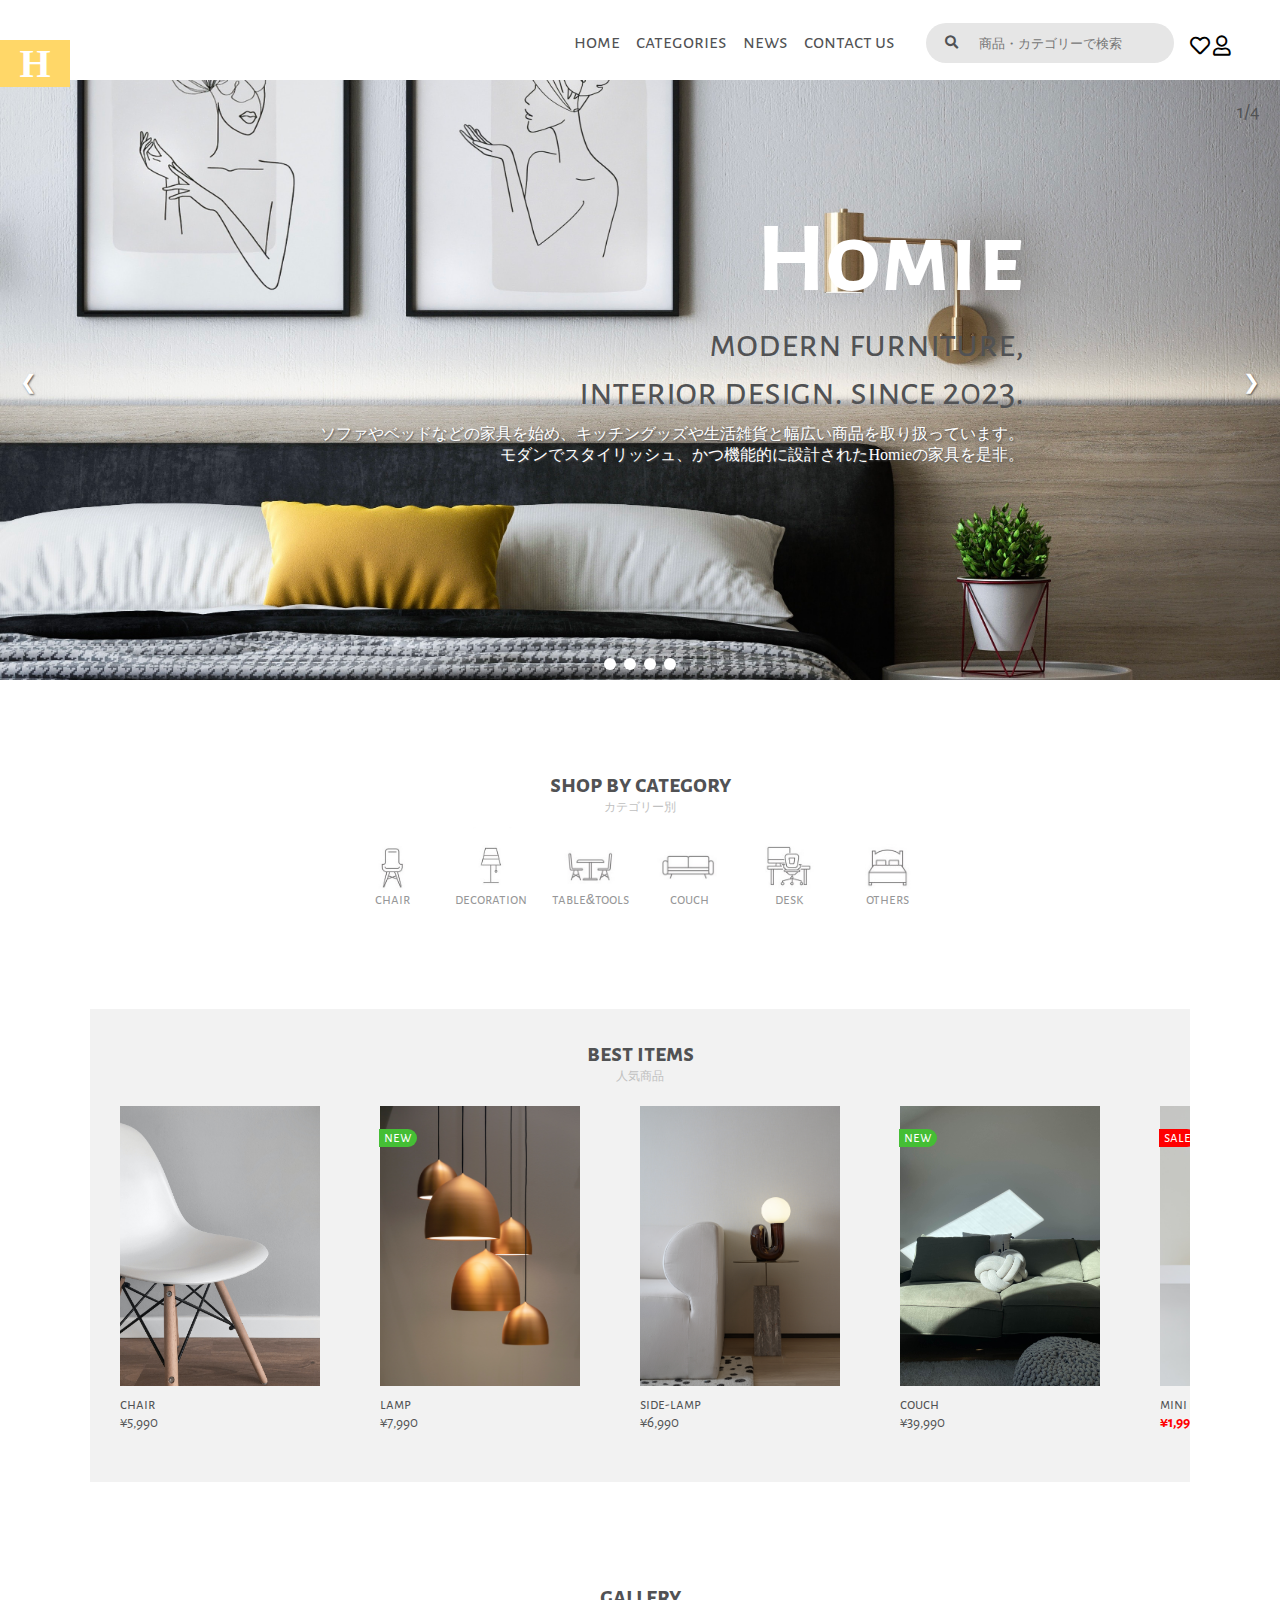
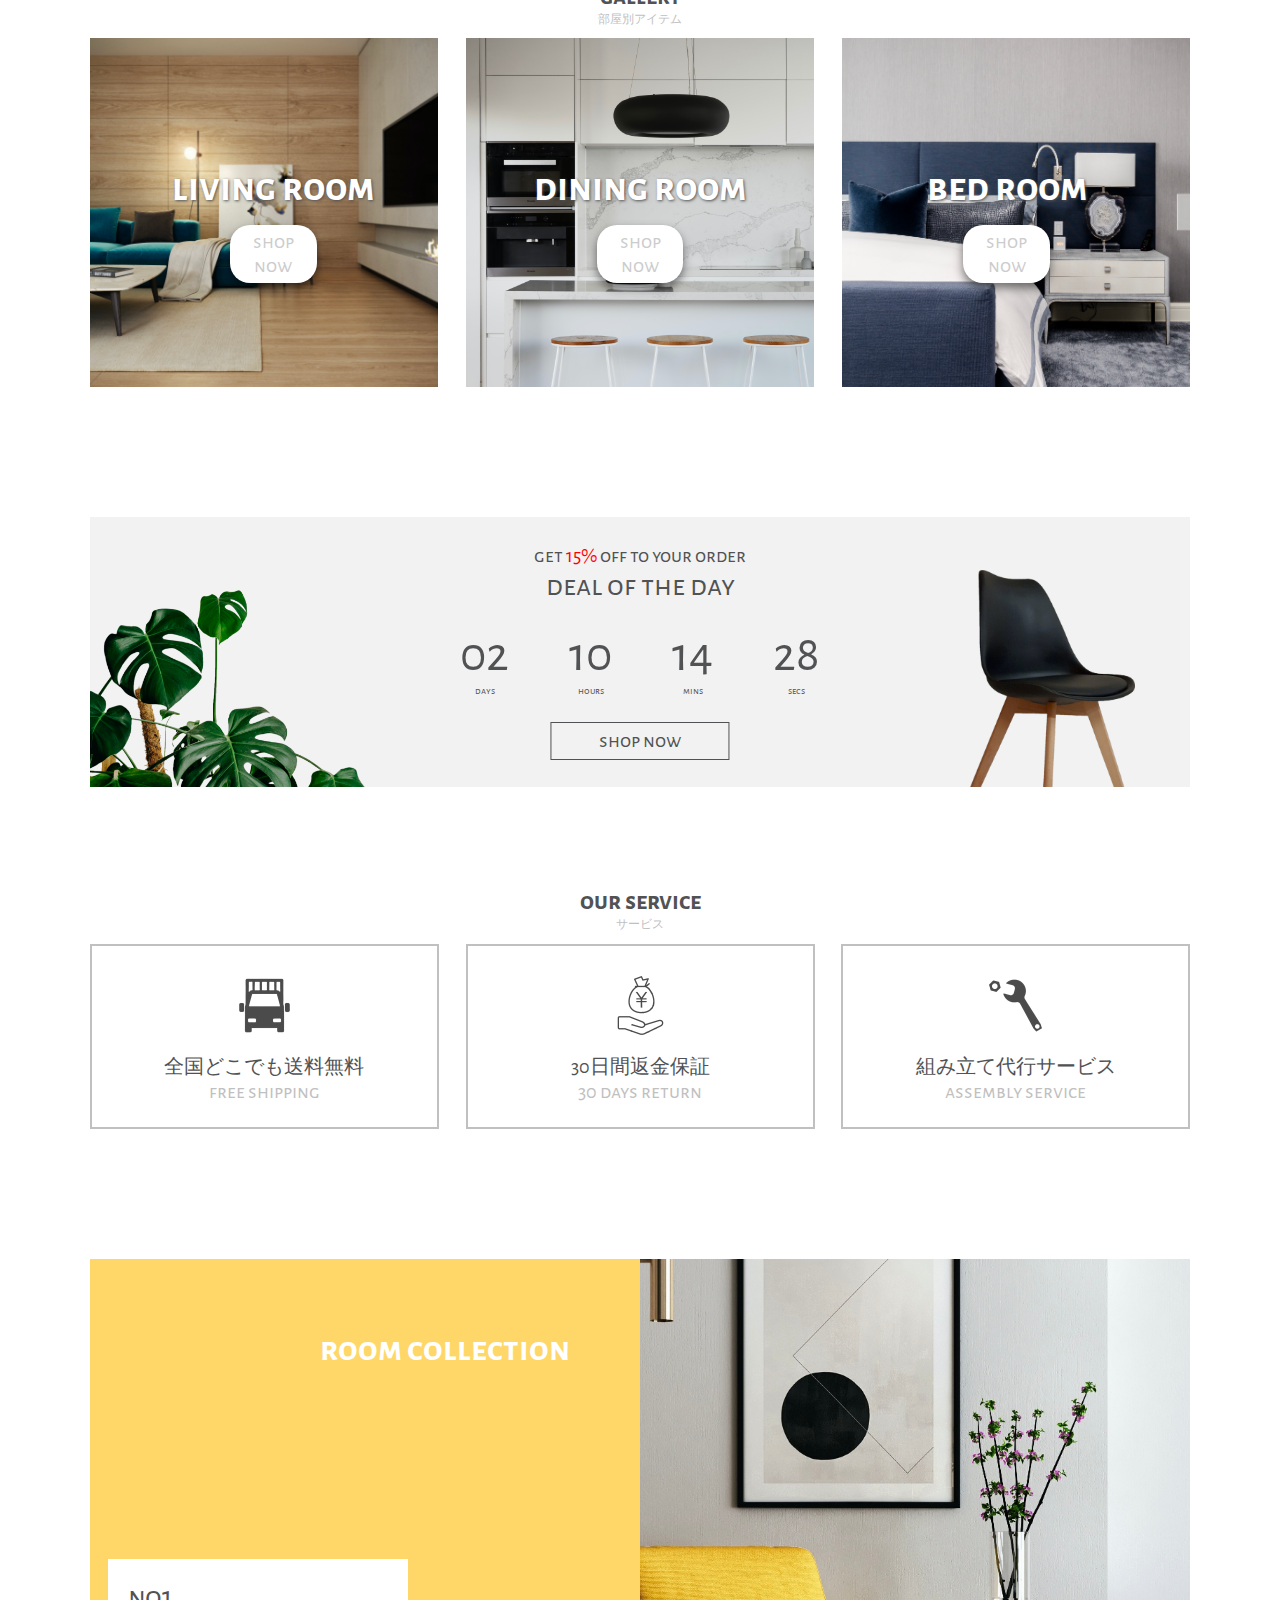
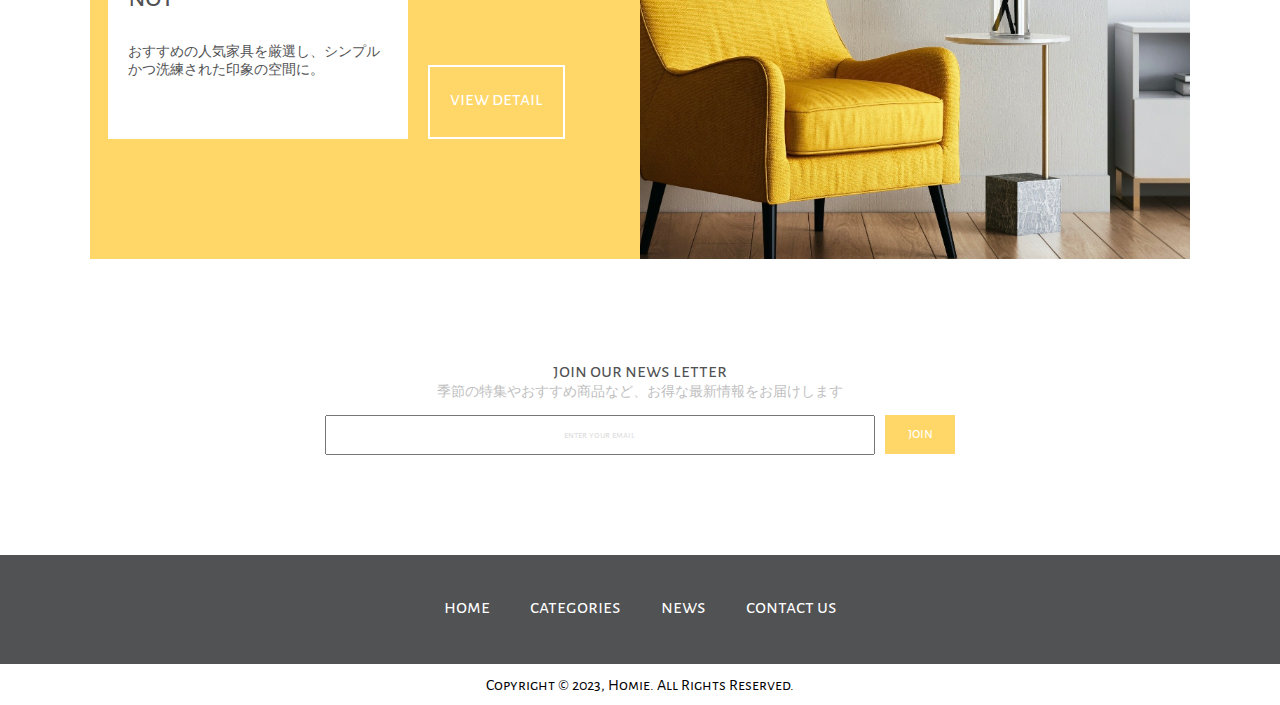
==== html/index.html @ 51215d2c "0604" ====
<html>
    <head>
        <title>Homie</title>
        <meta name="viewport" content="width=device-width, initial-scale=1, minimum-scale=1, user-scalable=yes">
        <!-- <link rel="stylesheet" href="https://stackpath.bootstrapcdn.com/bootstrap/4.4.1/css/bootstrap.min.css" integrity="sha384-Vkoo8x4CGsO3+Hhxv8T/Q5PaXtkKtu6ug5TOeNV6gBiFeWPGFN9MuhOf23Q9Ifjh" crossorigin="anonymous"> -->
        <link rel="stylesheet" href="../reset.css">
        <link rel="stylesheet" href="../css/base.css">
        <link rel="stylesheet" href="../css/base_sp.css">
        <link rel="stylesheet" href="https://fonts.googleapis.com/css?family=Alegreya+Sans+SC:300">
        <script src="https://kit.fontawesome.com/376c75aa1e.js" crossorigin="anonymous"></script>
    </head>
    <body>
        <iframe src="header.html" frameborder="0" width="100%" style="z-index: 99;"></iframe>

        <div class="hamburger_outer">
            <input type="checkbox" id="menu-btn-check">
            <label for="menu-btn-check" class="menu-btn"><span></span></label>
            <div class="menu-content">
                <div class="search_btn"><i class="fas fa-search fa-fw"></i></div>
                <ul>
                    <li>
                        <a href="#">my page</a>
                    </li>
                    <li>
                        <a href="#">categories</a>
                    </li>
                    <li>
                        <a href="#">news</a>
                    </li>
                    <li>
                        <a href="#">contact us</a>
                    </li>
                </ul>
            </div>
        </div>

        <!-- トップ画面 -->
        <div class="top_logo">H</div>
        <div class="top_container">
            <div class="slide">
                <div class="slide_img"><img src="../img/top.jpg"></div>
                <div class="slide_caption top">
                    <p class="title">Homie</p>
                    <p class="heading">modern furniture,<br>interior design. since 2023.</p>
                    <p class="top_detail">ソファやベッドなどの家具を始め、<br class="br_sp">キッチングッズや生活雑貨と幅広い商品を取り扱っています。<br>
                        モダンでスタイリッシュ、かつ機能的に設計された<br class="br_sp">Homieの家具を是非。</p>    
                </div>
            </div>
            <div class="slide">
                <div class="slide_img"><img src="../img/newarrival.jpg"></div>
                <div class="slide_caption newarrival">
                    <p class="title">a brand</p>
                    <p class="heading">new arrivals</p>
                    <P class="top_detail">今月の新商品をチェック！<br>手軽で簡単に模様替えが楽しめる商品を取りそろえました。</P>
                    <div class="slide_btn">shop now</div>
                </div>
            </div>
            <div class="slide">
                <div class="slide_img">
                    <img src="../img/kitchen2.jpg">
                </div>
                <div class="slide_caption kitchen_items">
                    <p class="title">shop and fun</p>
                    <p class="heading">キッチン用品・テーブルウェアのお取り扱いを開始しました。</p>
                    <div class="slide_btn">shop now</div>
                </div>
            </div>
            <div class="slide slide4">
                <div class="slide_img"><img src="../img/plant_room.jpg"></div>
                <div class="slide_caption green_items">
                    <p>big sale products</p>
                    <p class="title">plants for interior</p>
                    <p class="heading">お手入れ無しで手軽にグリーンを楽しめる、<br class="br_sp">インテリア観葉植物が特別価格に。</p>
                    <div class="slide_btn">shop now</div>
                </div>
            </div>
        </div>

        <!-- カテゴリー -->
        <div class="wrapper category_container">
            <h2 class="category_head">shop by category</h2>
            <h3>カテゴリー別</h3>
            <ul>
                <li>
                    <img src="../img/chair.jpeg" alt="商品カテゴリー">
                    <p class="category_name">chair</p>
                </li>
                <li>
                    <img src="../img/decoration.jpeg" alt="商品カテゴリー">
                    <p class="category_name">decoration</p>
                </li>
                <li>
                    <img src="../img/table_tools.jpeg" alt="商品カテゴリー">
                    <p class="category_name">table<span style="font-family: 'Courier New', Courier, monospace;">&</span>tools</p>
                </li>
                <li>
                    <img src="../img/couch.jpeg" alt="商品カテゴリー">
                    <p class="category_name">couch</p>
                </li>
                <li>
                    <img src="../img/work_desk.jpeg" alt="商品カテゴリー">
                    <p class="category_name">desk</p>
                </li>
                <li>
                    <img src="../img/bed_set.jpeg" alt="商品カテゴリー">
                    <p class="category_name">others</p>
                </li>                
            </ul>
        </div>

        <!-- 人気商品 -->
        <div class="wrapper best_items_container">
            <h2>best items</h2>
            <h3>人気商品</h3>
            <div class="best_items_img">
                <div class="best_items_content">
                    <img src="../img/chair_white.jpg" alt="商品画像1">
                    <p class="stars">
                        <i class="fa-solid fa-star"></i>
                        <i class="fa-solid fa-star"></i>
                        <i class="fa-solid fa-star"></i>
                        <i class="fa-solid fa-star"></i>
                        <i class="fa-regular fa-star-half-stroke"></i>
                    </p>
                    <p>chair</p><p>¥5,990</p>
                </div>
                <div class="best_items_content">
                    <img src="../img/lamp.jpg" alt="商品画像">
                    <div class="new_item_tag">new</div>
                    <p class="stars">
                        <i class="fa-solid fa-star"></i>
                        <i class="fa-solid fa-star"></i>
                        <i class="fa-solid fa-star"></i>
                        <i class="fa-solid fa-star"></i>
                        <i class="fa-regular fa-star-half-stroke"></i>
                    </p>
                    <p>lamp</p><p>¥7,990</p>
                </div>
                <div class="best_items_content">
                    <img src="../img/bedside_lamp.jpg" alt="商品画像">
                    <p class="stars">
                        <i class="fa-solid fa-star"></i>
                        <i class="fa-solid fa-star"></i>
                        <i class="fa-solid fa-star"></i>
                        <i class="fa-solid fa-star"></i>
                        <i class="fa-regular fa-star"></i>
                    </p>
                    <p>side-lamp</p><p>¥6,990</p>
                </div>
                <div class="best_items_content">
                    <img src="../img/couch.jpg" alt="商品画像">
                    <div class="new_item_tag">new</div>
                    <p class="stars">
                        <i class="fa-solid fa-star"></i>
                        <i class="fa-solid fa-star"></i>
                        <i class="fa-solid fa-star"></i>
                        <i class="fa-solid fa-star"></i>
                        <i class="fa-regular fa-star-half-stroke"></i>
                    </p>
                    <p>couch</p><p>¥39,990</p>
                </div>
                <div class="best_items_content">
                    <img src="../img/plant_product.jpg" alt="商品画像">
                    <div class="sale_item_tag">sale</div>
                    <p class="stars">
                        <i class="fa-solid fa-star"></i>
                        <i class="fa-solid fa-star"></i>
                        <i class="fa-solid fa-star"></i>
                        <i class="fa-solid fa-star"></i>
                        <i class="fa-regular fa-star"></i>
                    </p>
                    <p>mini plant</p><p class="sale_price">¥1,990<span>¥2,990</span></p>
                </div>
                <div class="best_items_content">
                    <img src="../img/clock.jpg" alt="商品画像">
                    <div class="sale_item_tag">sale</div>
                    <p class="stars">
                        <i class="fa-solid fa-star"></i>
                        <i class="fa-solid fa-star"></i>
                        <i class="fa-solid fa-star"></i>
                        <i class="fa-regular fa-star-half-stroke"></i>
                        <i class="fa-regular fa-star"></i>
                    </p>
                    <p>wall clock</p><p class="sale_price">¥2,990<span>¥3,990</span></p>
                </div>
                <div class="best_items_content">
                    <img src="../img/wood_chair.jpg" alt="商品画像">
                    <p class="stars">
                        <i class="fa-solid fa-star"></i>
                        <i class="fa-solid fa-star"></i>
                        <i class="fa-solid fa-star"></i>
                        <i class="fa-solid fa-star"></i>
                        <i class="fa-regular fa-star"></i>
                    </p>
                    <p>wood chair</p><p>¥5,990</p>
                </div>
                <div class="best_items_content">
                    <img src="../img/lamp_blk.jpg" alt="商品画像">
                    <p class="stars">
                        <i class="fa-solid fa-star"></i>
                        <i class="fa-solid fa-star"></i>
                        <i class="fa-solid fa-star"></i>
                        <i class="fa-solid fa-star"></i>
                        <i class="fa-regular fa-star-half-stroke"></i>
                    </p><p>lamp</p><p>¥6,990</p>
                </div>
                <div class="best_items_content">
                    <img src="../img/white_desk.jpg" alt="商品画像">
                    <div class="sale_item_tag">sale</div>
                    <p class="stars">
                        <i class="fa-solid fa-star"></i>
                        <i class="fa-solid fa-star"></i>
                        <i class="fa-solid fa-star"></i>
                        <i class="fa-regular fa-star-half-stroke"></i>
                        <i class="fa-regular fa-star"></i>
                    </p>
                    <p>table and chair set</p><p class="sale_price">¥39,990<span>¥45,990</span></p>
                </div>
            </div>
        </div>

        <!-- シーン別 -->
        <div class="wrapper scene_container">
            <h2>gallery</h2>
            <h3>部屋別アイテム</h3>
            <div class="scene_imgs">
                <div class="scene_img"><img src="../img/livingroom2.jpg" alt="ダイニングルーム"></div>
                <div class="scene_img"><img src="../img/diningroom.jpg" alt="寝室"></div>
                <div class="scene_img"><img src="../img/bedroom.jpg" alt="リビング"></div>
            </div>
            <div class="scene_name">
                <p>living room</p>
                <p>dining room</p>
                <p>bed room</p>
            </div>
            <div class="shop_btn">
                <div class="btn">shop now</div>
                <div class="btn">shop now</div>
                <div class="btn">shop now</div>
            </div>
        </div>

        <!-- ディスカウント -->
        <div class="wrapper discount_container">
            <div>
                <img src="../img/plant.PNG" alt="ディスカウント商品イメージ画像" class="img_left">
                <img src="../img/chair_2.PNG" alt="ディスカウント商品イメージ画像" class="img_right">
            </div>
            <div class="discount_detail">
                <p>get <span>15%</span> off to your order</p>
                <p>deal of the day</p>
            </div>
            <div class="countdown">
                <p class="time"><span id="day"></span><br>days</p>
                <p class="time"><span id="hour"></span><br>hours</p>
                <p class="time"><span id="min"></span><br>mins</p>
                <p class="time"><span id="sec"></span><br>secs</p>
            </div>
            <div class="discount_btn">shop now</div>
        </div>

        <!-- サービス -->
        <div class="wrapper service_container">
            <h2>our service</h2>
            <h3>サービス</h3>
            <div class="service_content">
                <div class="service_box">
                    <img src="../img/icon_truck.png" alt="サービスアイコン">
                    <p class="service_detail">全国どこでも送料無料</p>
                    <p>free shipping</p>
                </div>
                <div class="service_box">
                    <img src="../img/icon_money.png" alt="サービスアイコン">
                    <p class="service_detail">30日間返金保証</p>
                    <p>30 days return</p>
                </div>
                <div class="service_box">
                    <img src="../img/icon_assembly.png" alt="サービスアイコン">
                    <p class="service_detail">組み立て代行サービス</p>
                    <p>assembly service</p>
                </div>
            </div>
        </div>

        <!-- インテリアコーディネート -->
        <div class="wrapper room_container">
            <div id="toggleButton"><i class="fa-solid fa-chevron-right"></i></div>
            <div id="page">
                <div class="room_content">
                    <p>room collection</p>
                    <div class="room_box">
                        <div class="detail_outer">
                            <div class="detail_head">no1</div>
                            <div class="detail">おすすめの人気家具を厳選し、シンプルかつ洗練された印象の空間に。</div>
                        </div>
                        <div class="room_btn">view detail</div>
                    </div>
                </div>
                <img src="../img/design1.jpg">
            </div>
            <div id="page2">
                <div class="room_content">
                    <p>room collection</p>
                    <div class="room_box">
                        <div class="detail_outer">
                            <div class="detail_head">no2</div>
                            <div class="detail">アクセントとなる豊富なカラーの家具にインテリアグリーンをプラスした、個性的かつまとまりのあるお部屋。</div>
                        </div>
                        <div class="room_btn">view detail</div>
                    </div>
                </div>
                <img src="../img/design2.jpg">
            </div>
            <div id="page3">
                <div class="room_content">
                    <p>room collection</p>
                    <div class="room_box">
                        <div class="room_btn">view detail</div>
                        <div class="detail_outer">
                            <div class="detail_head">no3</div>
                            <div class="detail">テーマは「和モダン」。スタイリッシュな家具に和テイストの小物やインテリアを組み合わせました。</div>
                        </div>
                    </div>
                </div>
                <img src="../img/design3.jpg">
            </div>
        </div>
        
        <!-- ニュースレター -->
        <div class="wrapper news_letter">
            <p>join our news letter</p>
            <h3 class="news_letter_heading">季節の特集やおすすめ商品など、お得な最新情報をお届けします</h3>
            <input type="text" placeholder="enter your email">
            <button>join</button>
        </div>

        <script src="../js/script.js"></script>
    </body>
    
    <iframe id="footer" src="footer.html" frameborder="0" width="100%"></iframe>
</html>
---- css/base.css ----
@charset "UTF-8";

/**
 * 共通部分
 */
html {
    font-size: 62.5%;
}
body {
    font-family: 'Alegreya Sans SC', sans-serif;
    margin: 0;
    color: #515254;
}
h2 {
    text-align: center;
    font-size: 25px;
    margin: 0;
}
h3 {
    color: #C0C0C0;
    text-align: center;
    font-weight: 100;
    margin-top: 0;
}
.wrapper {
    margin: 100px 7%;
}
p {
    margin: 0;
}
#footer {
    height: 150px;
}

/**
 * ハンバーガーメニュー
 */
.hamburger_outer {
    display: none;
}
.menu-btn {
    position: fixed;
    top: 10px;
    right: 30px;
    display: flex;
    height: 30px;
    justify-content: center;
    align-items: center;
    z-index: 90;
}
.menu-btn span,
.menu-btn span:before,
.menu-btn span:after {
    content: '';
    height: 2px;
    width: 25px;
    background-color: #515254;
    position: absolute;
}
.menu-btn span:before {
    bottom: 8px;
}
.menu-btn span:after {
    top: 8px;
}
#menu-btn-check:checked ~ .menu-btn span {
    background-color: rgba(255, 255, 255, 0);
}
#menu-btn-check:checked ~ .menu-btn span::before {
    bottom: 0;
    transform: rotate(45deg);
    background-color: white;
}
#menu-btn-check:checked ~ .menu-btn span::after {
    top: 0;
    transform: rotate(-45deg);
    background-color: white;
}
#menu-btn-check {
    display: none;
}
.search_btn {
    color: white;
    font-size: 20px;
    padding: 15px;
}
.menu-content ul {
    padding: 50px 10px 0;
}
.menu-content ul li {
    border-bottom: solid 1px #ffffff;
    list-style: none;
}
.menu-content ul li a {
    display: block;
    font-size: 15px;
    color:#ffffff;
    text-decoration: none;
    padding: 9px 15px 10px 0;
}
.menu-content {
    width: 50%;
    height: 100%;
    position: fixed;
    top: 0;
    left: 100%;
    z-index: 80;
    background-color: #515254;
    opacity: 0.9;
    transition: all 0.5s;
}
#menu-btn-check:checked ~ .menu-content {
    left: 50%;
}

/**
 * トップ画面
 */
.top_logo {
    position: absolute;
    top: 40px;
    font-family: Quicksand;
    background: #FFD768;
    width: 70px;
    color: white;
    font-weight: bold;
    text-align: center;
    font-size: 40px;
    cursor: pointer;
    z-index: 1;
}
.top_container {
    width: 100%;
    position: relative;
    top: -70px;
    display: flex;
    overflow: hidden;
    font-size: 20px;
}  
.slide {
    width: 100%;
    flex-shrink: 0;
    position: relative;
    top: 0;
    left: 0;
    transition: all 0.6s ease-in-out;
}  
.slide_img {
    width: 100%;
    height: 600px;
}  
.slide_img img {
    width:100%;
    object-fit: cover;
    height: 100%;
}
.prev, .next {
    cursor: pointer;
    position: absolute;
    top: 50%;
    width: auto;
    padding: 20px;
    margin-top: -30px;
    color: white;
    font-size: 1em;
    transition: all 0.2s ease;
    text-shadow: 1px 1px 2px #515254;
}  
.next {
    right: 0;
}  
.prev:hover, .next:hover {
    color: #FFD768;
    transition: all 0.2s ease;
}  
.slide_caption {
    position: absolute;
}
.top {
    top: 20%;
    right: 20%;
    text-align: right;
}
.top .title {
    font-size: 5em;
    font-weight: bold;
    color: white;
}
.top .heading {
    font-size: 2em;
}
.top_detail {
    font-size: 0.8em;
    color: white;
    text-shadow: 1px 1px 2px #515254;
    padding-top: 0.5em;
    font-family: "HiraKakuProN-W3";
}
.br_sp {
    display: none;
}
.newarrival {
    top: 30%;
    left: 15%;
}
.newarrival .title {
    font-size: 2em;
    font-weight: lighter;
    line-height: 0;
}
.newarrival .heading {
    font-size: 3em;
    font-weight: 1000;
}
.newarrival .slide_btn {
    color: white;
    background: #515254;
    margin-top: 1em;
}
.newarrival .slide_btn:hover {
    color: #515254;
    background: white;
    font-weight: bold;
    transition: all.2s ease;
}
.slide_btn {
    padding: 0.25em 0.5em;
    font-size: 1em;
    width: 30%;
    cursor: pointer;
    font-weight: bold;
    text-align: center;
}
.kitchen_items {
    color: white;
    top: 20%;
    right: 15%;
    text-align: right;
}
.kitchen_items .title {
    font-size: 3em;
    font-weight: bold;
}
.kitchen_items .heading {
    color: #515254;
    text-shadow: 1px 1px 2px white;
}
.kitchen_items .slide_btn {
    border: 2px solid #FFD768;
    margin: 0.5em 0 0 auto;
}
.kitchen_items .slide_btn:hover {
    background-color: #FFD768;
    transition: all .2s ease;
}
.slide4 {
    background: #F2F2F2;
}
.slide4 .slide_img {
    width: 60%;
    margin: 0 0 0 auto;
}
.green_items {
    top: 25%;
    left: 10%;
}
.green_items p:first-child {
    font-size: 1em;
    color: #9cbb1c;
}
.green_items .title {
    font-size: 3em;
    font-weight: bold;
}
.green_items .heading {
    font-size: 1em;
    opacity: 0.8;
    text-shadow: 1px 1px 2px white;
}
.green_items .slide_btn {
    margin: 5em 0 0;
    border-bottom: 3px solid #9cbb1c;
    padding-bottom: 0.25em;
    width: 20%;
}
.green_items .slide_btn:hover {
    color: white;
    text-shadow: 1px 1px 3px #515254;
    transition: all .2s ease;
}
.numbertext {
    font-size: 20px;
    position: absolute;
    top: 20px;
    right: 20px;
}
.dots {
    position: absolute;
    bottom: 0;
    width: 100%;
    text-align: center;
}
.dot {
    cursor: pointer;
    height: 12px;
    width: 12px;
    margin: 10px 4px;
    background-color: white;
    border-radius: 50%;
    display: inline-block;
    transition: all 0.2s ease;
}
.dot:hover {
    background-color: #FFD768;
}

/**
 * カテゴリー
 */
.category_head {
    margin-top: -80px;
}
.category_container ul {
    display: flex;
    justify-content: center;
    padding: 0;
}
.category_container li {
    width: 9%;
    list-style: none;
    cursor: pointer;
    opacity: 0.6;
    position: relative;
    text-align: center;
}
.category_container li:hover {
    opacity: 1;
}
.category_container img {
    width: 80%;
}
.category_name {
    position: absolute;
    bottom: 0;
    left: 50%;
    transform: translateX(-50%);
    font-size: 1.5rem;
}

/**
 * 人気商品
 */
.best_items_container {
    background-color: #F2F2F2;
    padding: 30px 0;
}
.best_items_img {
    display: flex;
    overflow-x: scroll;
    padding-bottom: 2em;
}
.best_items_content {
    position: relative;
    font-size: 10px;
}
.best_items_content img {
    width: 20em;
    height: 28em;
    padding: 1em 3em;
    cursor: pointer;
}
.best_items_content p {
    padding-top: 0;
    padding-left: 2em;
    font-size: 1.5rem;
}
.sale_price {
    color: red;
    font-weight: bold;
}
.best_items_content span {
    text-decoration: line-through;
    padding-left: 5px;
    color: #515254;
}
.new_item_tag, .sale_item_tag {
    position: absolute;
    top: 10%;
    left: 11.5%;
    color: white;
    font-size: 15px;
    padding: 0 5px;
    border-bottom-right-radius: 10px;
    border-top-right-radius: 10px;
}
.new_item_tag {
    background: #45be35;
}
.sale_item_tag {
    background: red;
}
.stars i {
    font-family: "Font Awesome\ 5 Free";
    font-style: normal;
    color: #FFD768;
}

/**
 * シーン別
 */
.scene_container {
    position: relative;
}
.scene_imgs {
    font-size: 20px;
    display: flex;
}
.scene_img {
    width: calc(100%/3);
}
.scene_img:last-child {
    text-align: end;
}
.scene_img:nth-child(2) {
    text-align: center;
}
.scene_container img {
    width: 95%;
}
.scene_name {
    color: white;
    display: flex;
    width: 100%;
    position: absolute;
    top: 45%;
    font-size: 20px;
}
.scene_name p {
    font-size: 2em;
    font-weight: bold;
    width: calc(100%/3);
    text-align: center;
    text-shadow: 1px 1px 3px #515254;
}
.shop_btn {
    display: flex;
    width: 100%;
    position: absolute;
    top: 60%;
    font-size: 20px;
}
.shop_btn .btn {
    padding: 0.25em;
    cursor: pointer;
    width: calc(100%/3);
    text-align: center;
    margin: 0 7em;
    background-color: white;
    color: #CCCCCC;
    box-shadow: 0 5px 10px 0 rgba(0, 0, 0, .5);
    border-radius: 20px;
}
.shop_btn .btn:hover {
    background-color: #515254;
    transition: all .2s ease;
    color: white;
}

/**
 * ディスカウント
 */
.discount_container {
    background-color: #F2F2F2;
    height: 270px;
    text-align: center;
    position: relative;
    margin-top: 2em;
    margin-top: 130px;
}
.img_left {
    position: absolute;
    width: 25%;
    bottom: 0;
    left: 0;
}
.img_right {
    position: absolute;
    width: 15%;
    bottom: 0;
    right: 5%;
}
.discount_detail {
    position: absolute;
    top: 10%;
    left: 50%;
    transform: translateX(-50%);
    font-size: 20px;
}
.discount_detail p:first-child {
    font-size: 1em;
}
.discount_detail span {
    color: red;
}
.discount_detail p:last-child {
    font-size: 1.5em;
}
.countdown {
    display: flex;
    position: absolute;
    top: 40%;
    left: 50%;
    transform: translateX(-50%);
    font-size: 10px;
}
.time {
    padding: 0 3em;
}  
#day, #hour, #min, #sec {
    font-size: 5rem;
}
.discount_btn {
    position: absolute;
    cursor: pointer;
    border: 1px solid;
    font-size: 20px;
    width: 15%;
    padding: 0.3em;
    margin: 0 auto;
    bottom: 10%;
    left: 50%;
    transform: translateX(-50%);
}
.discount_btn:hover {
    transition: all .2s ease;
    background: #FFD768;
    color: white;
    border: 1px solid #FFD768;
}

/**
 * サービス一覧
 */
.service_content {
    display: flex;
    justify-content: space-between;
    font-size: 25px;
}
.service_box {
    color: #C0C0C0;
    border: 2px solid;
    text-align: center;
    padding: 0.9em;
}
.service_box img {
    width: 25%;
    opacity: 0.7;
    padding-bottom: 0.4em;
}
.service_detail {
    color: #515254;
}
.service_box p {
    font-size: 0.8em;
}

/**
 * インテリアコーディネート
 */
.room_container {
    position: relative;
    height: 60em;
    margin-top: 130px;
}
#page, #page2, #page3 {
    position: absolute;
    display: flex;
    transition: opacity 0.3s ease;
    height: 100%;
    width: 100%;
}
.room_container img {
    object-fit: cover;
    width: 50%;
}
.room_content {
    width: 50%;
}
#page .room_content {
    background-color: #FFD768;
}
#page2 .room_content {
    background-color: #007394;
}
#page3 .room_content {
    background-color: #948779;
}
.room_content p {
    color: white;
    font-size: 35px;
    font-weight: bold;
    margin: 2em;
    text-align: right;
}
#page2 .room_content P {
    bottom: 0;
    position: absolute;
    right: 50%;
}
#page3 .room_content P {
    text-align: left;
}
.room_box {
    position: absolute;
    display: flex;
    align-items: flex-end;
    top: 50%;
    right: 55%;
    font-size: 20px;
}
#page2 .room_box {
    top: 15%;
}
.detail_outer {
    background-color: white;
    height: 7em;
    width: 13em;
    padding: 1em;
    font-size: 1em;
} 
.detail_head {
    font-size: 1.5em;
}
.detail {
    font-size: 0.7em;
    margin-top: 2em;
}
.room_btn {
    color: white;
    border: 2px solid white;
    padding: 1em;
    margin: 0 1em;
    font-size: 1em;
    height: 1.5em;
}
.room_btn:hover {
    cursor: pointer;
    background: white;
    transition: all 0.2s ease;
    font-weight: bold;
}
#page .room_btn:hover {
    color: #FFD768;
}
#page2 .room_btn:hover {
    color: #007394;
}
#page3 .room_btn:hover {
    color: #948779;
}
#page2 .room_btn {
    margin: 0 0 auto 1em;
}
#toggleButton {
    font-size: 30px;
    cursor: pointer;
    position: absolute;
    top: 50%;
    right: 1%;
    z-index: 1;
    cursor: pointer;
    color: white;
    text-shadow: 1px 1px 2px #515254;
    z-index: 5;
}

/**
 * ニュースレター
 */
.news_letter {
    font-size: 20px;
    text-align: center;
}
input::placeholder {
    color: #dcdcdc;
    font-size: 0.75em;
}
.news_letter_heading {
    font-size: 0.7em;
}
.news_letter input {
    height: 3em;
    width: 50%;
    text-align: center;
    font-family: 'Alegreya Sans SC', sans-serif;
}
.news_letter button {
    padding: 0.7em 1.5em;
    margin-left: 0.5em;
    background-color: #FFD768;
    border: none;
    color: white;
    font-size: 0.75em;
    cursor: pointer;
    font-family: 'Alegreya Sans SC', sans-serif;
}
---- css/base_sp.css ----
@charset "UTF-8";

@media screen and (max-width: 480px) {
    body {
        margin: 0;
    }
    /* 共通部分 */
    .wrapper {
        margin: 30px 10%;
    }
    h2 {
        font-size: 15px;
    }
    h3 {
        font-size: 1rem;
        margin: 0;
    }
    #footer {
        height: 80px;
    }
    .hamburger_outer {
        display: block;
    }

    /**
    * トップ画面
    */
    .top_logo {
        width: 40px;
        height: 40px;
        font-size: 25px;
        top: 20px;
    }
    .top_container {
        font-size: 10px;
        top: -100px;
    }
    .slide_img {
        height: 200px;
    }
    .top {
        top: 7%;
        right: 15%;
    }
    .top .heading {
        line-height: 1;
    }
    .top_detail {
        font-size: 0.5em;
    }
    .newarrival {
        top: 25%;
    }
    .green_items {
        top: 15%;
    }
    .br_sp {
        display: block;
    }
    .numbertext {
        font-size: 10px;
        top: 10px;
        right: 10px;
    }
    .dot {
        height: 5px;
        width: 5px;
    }

    /**
    * カテゴリー
    */
    .category_head {
        margin-top: -100px;
    }
    .category_container ul {
        margin-top: 0;
    }
    .category_container li {
        width: 15%;
    }
    .category_container p {
        font-size: 0.5rem;
    }

    /**
    * 人気商品
    */
    .best_items_container {
        padding: 10px 0;
    }
    .best_items_content {
        font-size: 5px;
    }
    .best_items_content p {
        padding-left: 1em;
    }
    .best_items_img {
        padding-bottom: 0;
    }

    /**
    * シーン別
    */
    .scene_title, .scene_img, .scene_name, .shop_btn {
        font-size: 10px;
    }
    .scene_container img {
        padding: 0.5em;
    }
    .scene_name p {
        font-size: 1.5em;
    }
    .shop_btn .btn {
        margin: 0 2em;
        padding: 0.1em;
    }

    /**
    * ディスカウント
    */
    .discount_container {
        height: 100px;
        margin-top: 50px;
    }
    .img_left {
        width: 30%;
    }
    .img_right {
        width: 20%;
    }
    .discount_detail, .discount_btn {
        font-size: 5px;
    }
    .countdown {
        top: 30%;
        font-size: 5px;
    }
    .time {
        line-height: 1;
        padding: 0 1.5em;
    }
    #day, #hour, #min, #sec {
        font-size: 3rem;
    }

    /**
    * サービス
    */
    .service_container {
        font-size: 13px;
    }
    .service_box {
        padding: 0.3em;
        margin: 0.3em;
    }
    .service_box p {
        font-size: 0.4em;
    }
    .service_box img {
        width: 40%;
    }

    /**
    * インテリアコーディネート
    */
    .room_container {
        height: 160px;
        margin-top: 50px;
    }
    .room_content p {
        font-size: 20px;
        margin: 1em;
    }
    .room_box {
        font-size: 7px;
    }
    .room_btn {
        border: 1px solid white;
    }
    #page .room_box {
        right: 53%;
    }
    #page2 .room_box {
        left: 4%;
    }
    #page3 .room_box {
        right: 51%;
    }
    #toggleButton {
        font-size: 15px;
    }

    /**
    * ニュースレター
    */
    .news_letter {
        font-size: 8px;
        margin: 20px auto;
    }
    .news_letter input {
        height: 1em;
    }
    .news_letter button {
        padding: 0 1em;
    }
}
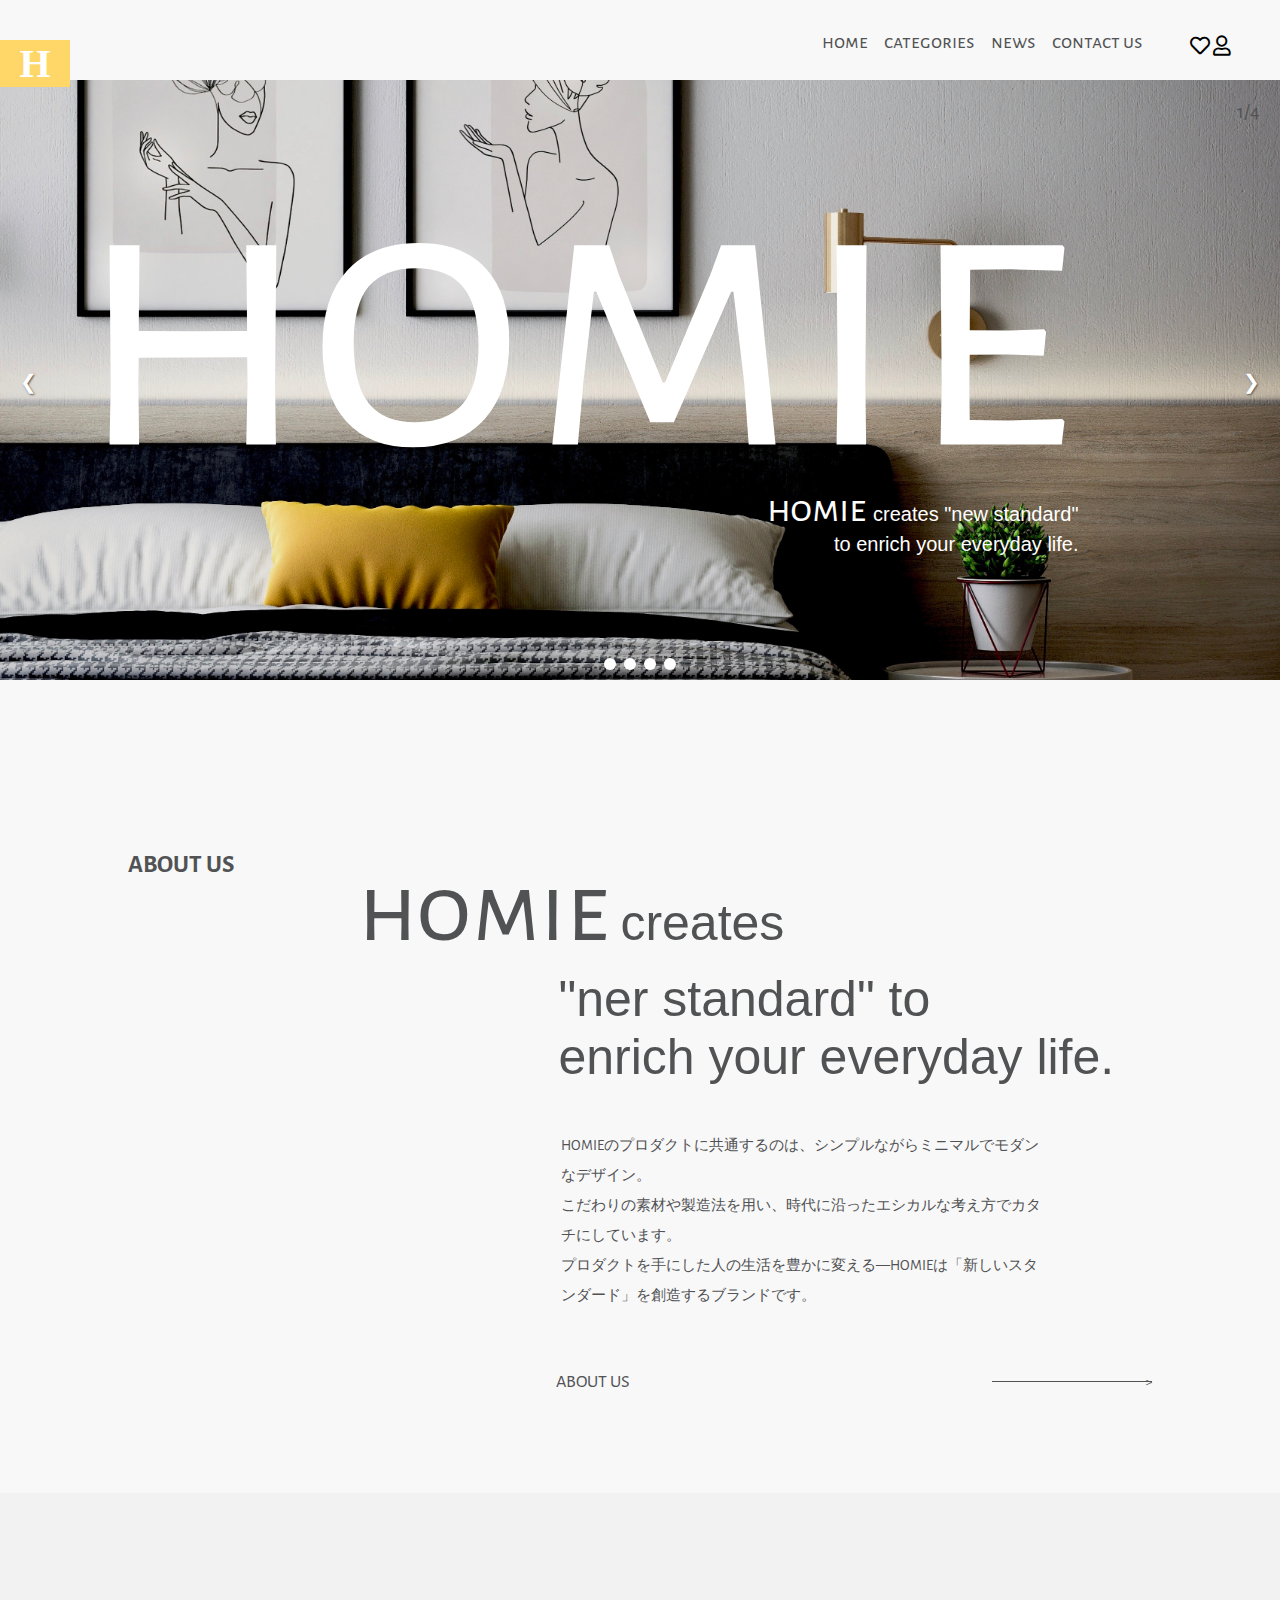
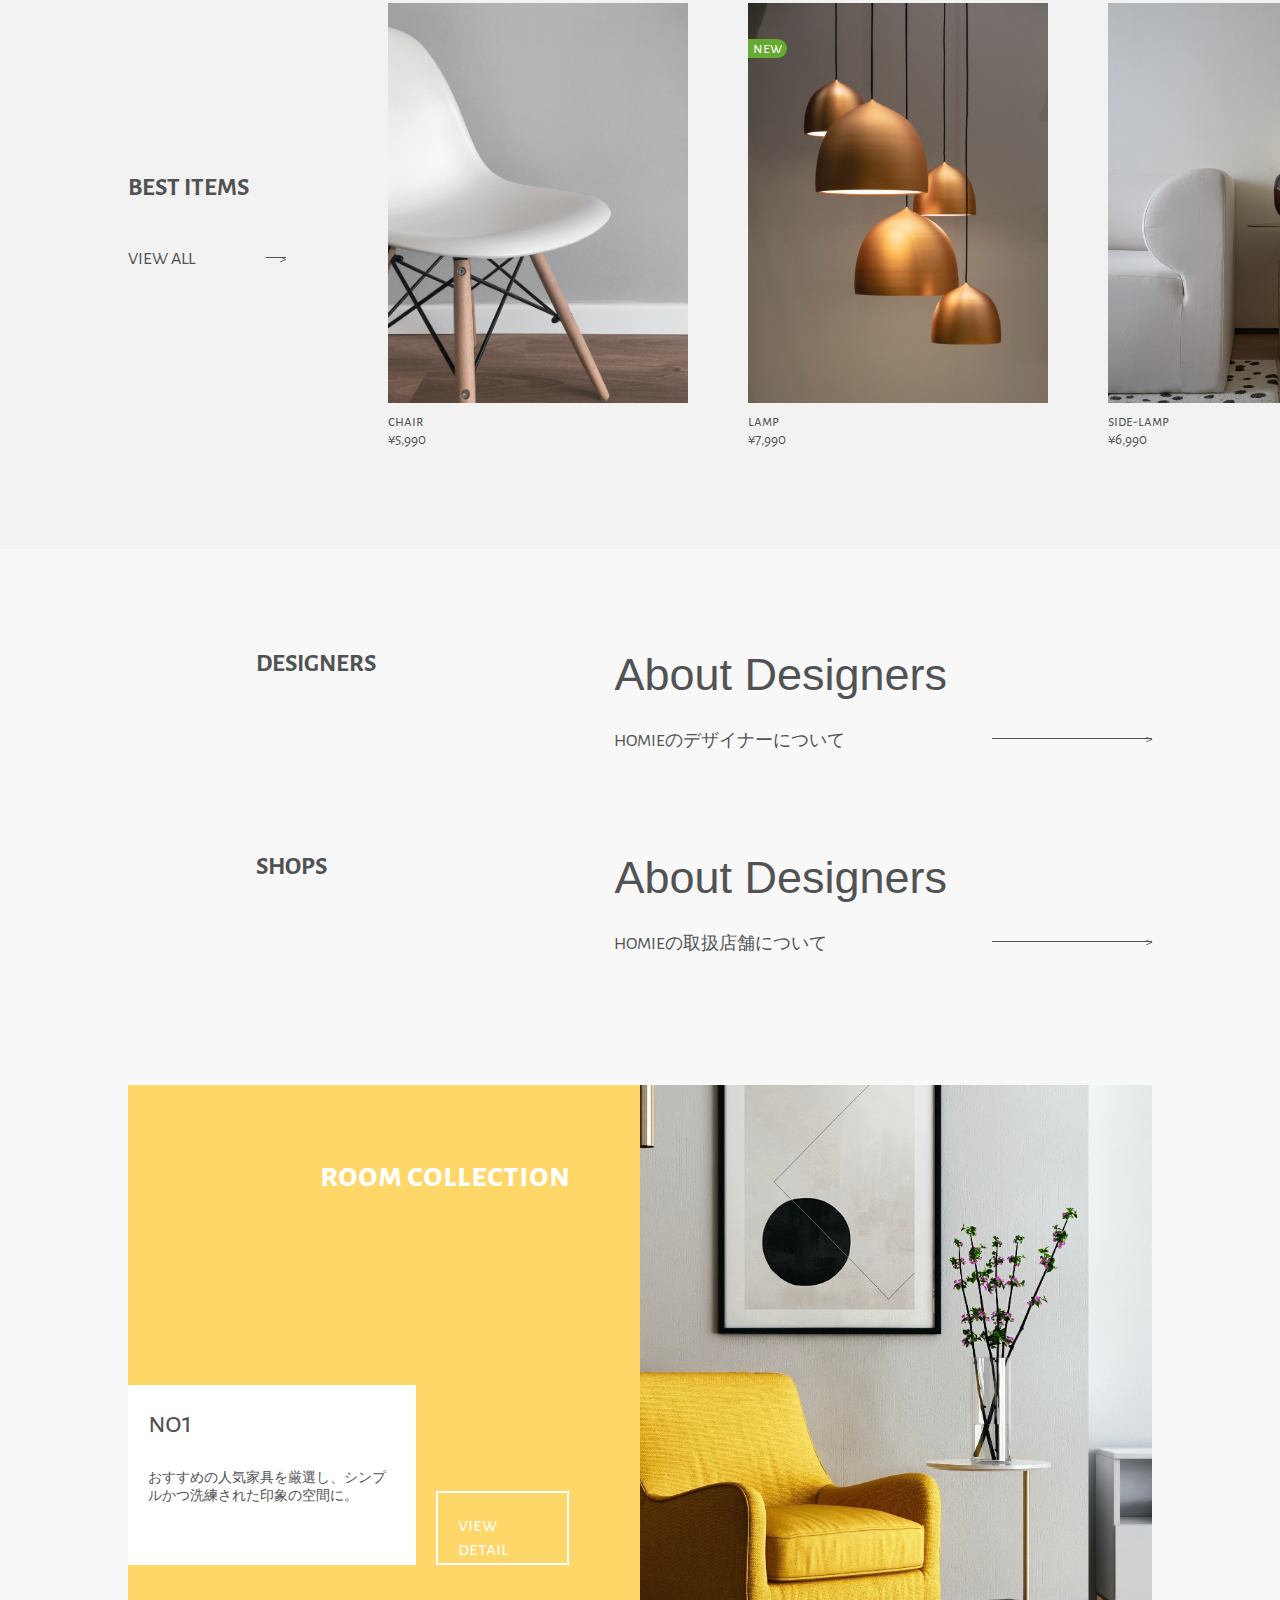
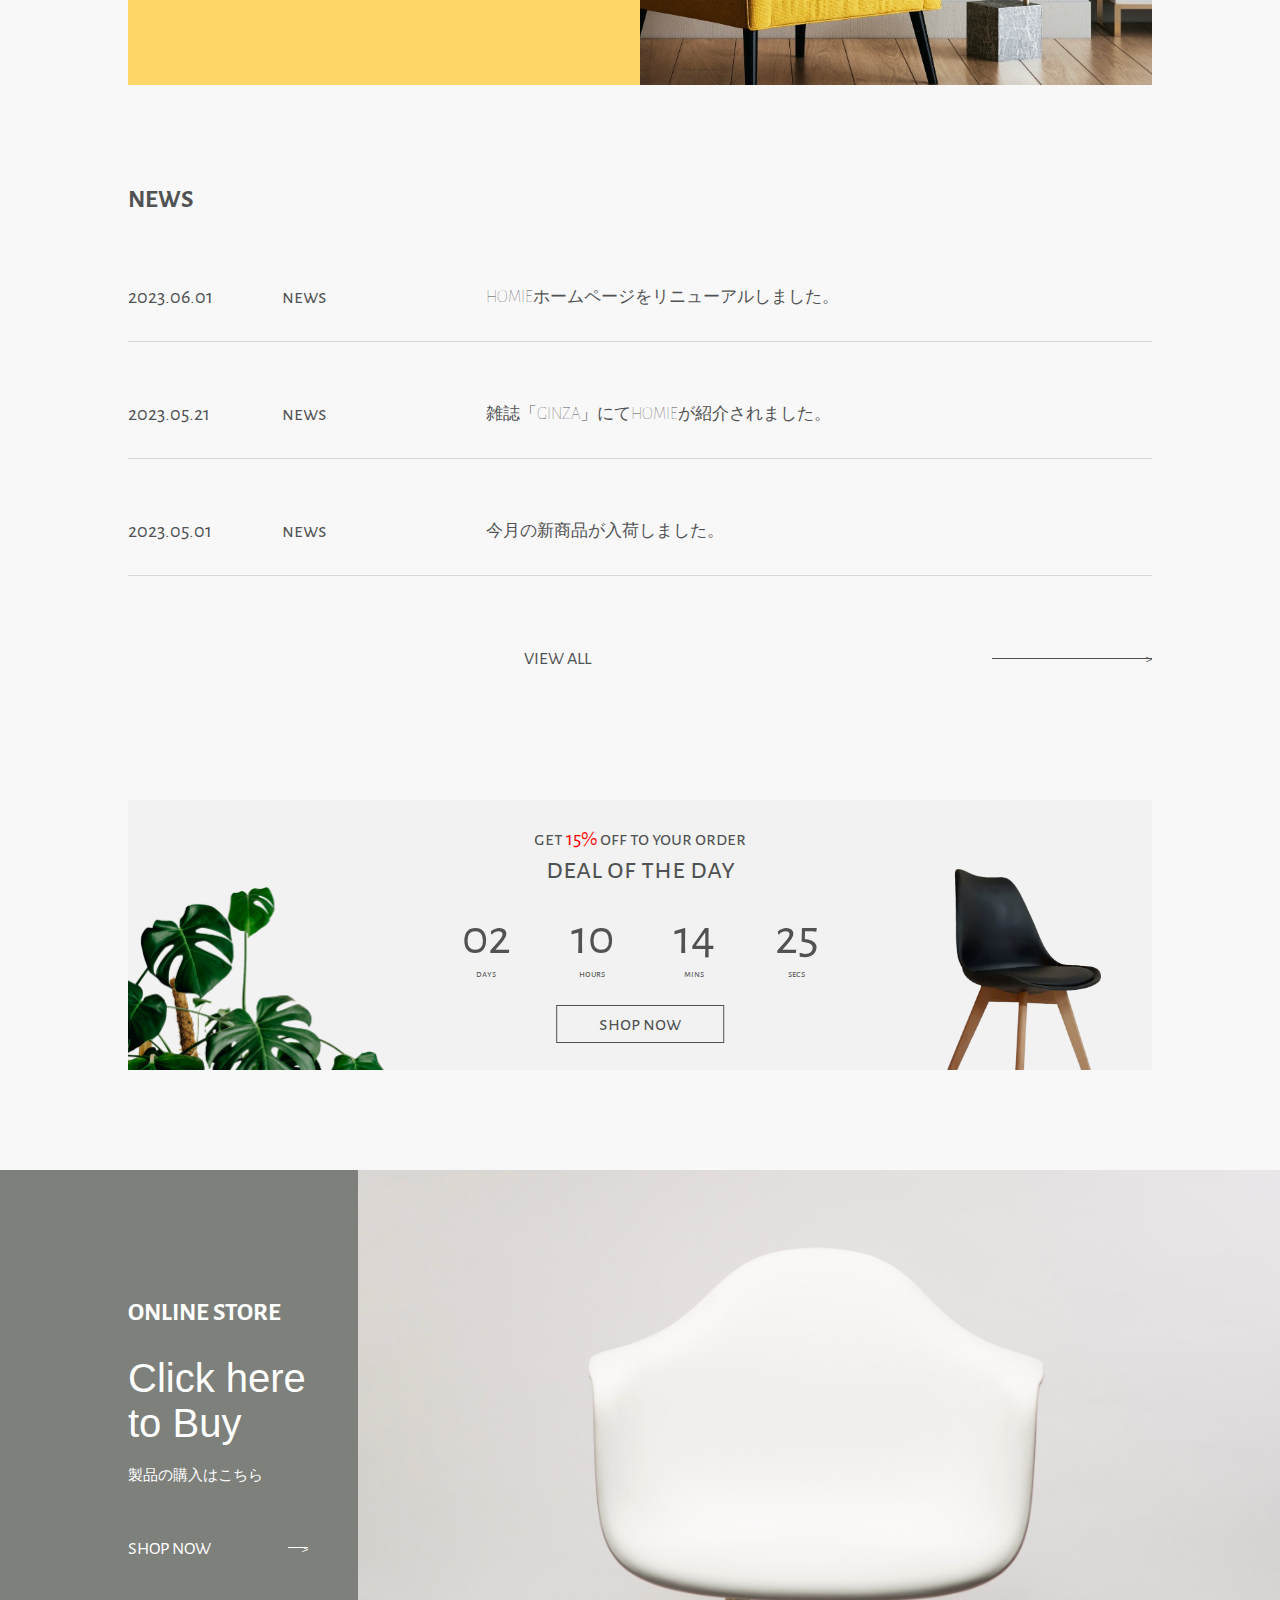
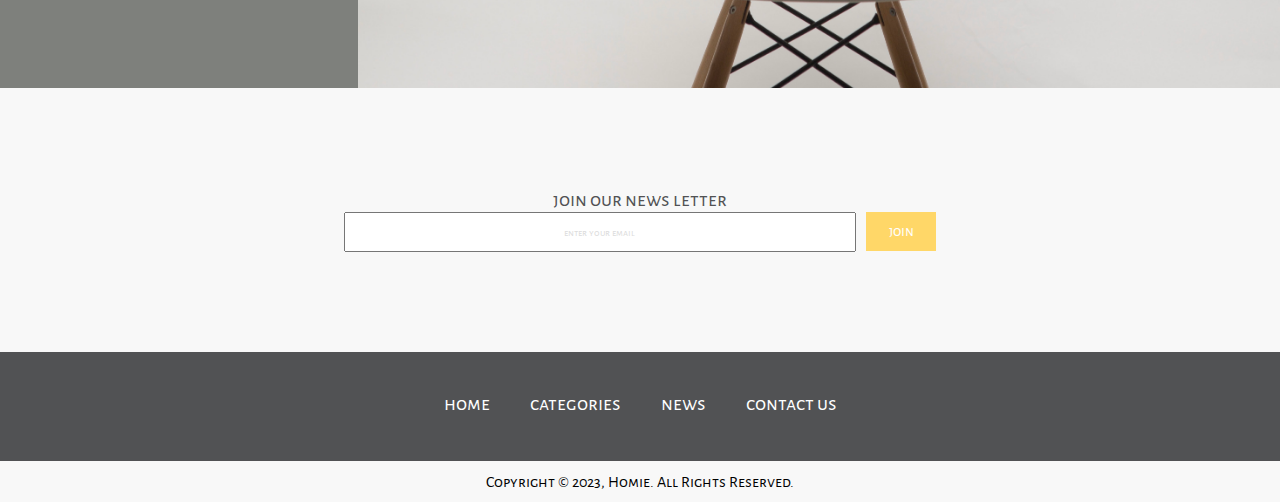
==== commit 72fcaa7b: "0611" ====
--- a/html/index.html
+++ b/html/index.html
@@ -1,8 +1,7 @@
 <html>
     <head>
-        <title>Homie</title>
+        <title>HOMIE</title>
         <meta name="viewport" content="width=device-width, initial-scale=1, minimum-scale=1, user-scalable=yes">
-        <!-- <link rel="stylesheet" href="https://stackpath.bootstrapcdn.com/bootstrap/4.4.1/css/bootstrap.min.css" integrity="sha384-Vkoo8x4CGsO3+Hhxv8T/Q5PaXtkKtu6ug5TOeNV6gBiFeWPGFN9MuhOf23Q9Ifjh" crossorigin="anonymous"> -->
         <link rel="stylesheet" href="../reset.css">
         <link rel="stylesheet" href="../css/base.css">
         <link rel="stylesheet" href="../css/base_sp.css">
@@ -40,10 +39,8 @@
             <div class="slide">
                 <div class="slide_img"><img src="../img/top.jpg"></div>
                 <div class="slide_caption top">
-                    <p class="title">Homie</p>
-                    <p class="heading">modern furniture,<br>interior design. since 2023.</p>
-                    <p class="top_detail">ソファやベッドなどの家具を始め、<br class="br_sp">キッチングッズや生活雑貨と幅広い商品を取り扱っています。<br>
-                        モダンでスタイリッシュ、かつ機能的に設計された<br class="br_sp">Homieの家具を是非。</p>    
+                    <p class="title">homie</p>
+                    <p class="heading">homie <span>creates "new standard"<br>to enrich your everyday life.</span></p>
                 </div>
             </div>
             <div class="slide">
@@ -51,7 +48,6 @@
                 <div class="slide_caption newarrival">
                     <p class="title">a brand</p>
                     <p class="heading">new arrivals</p>
-                    <P class="top_detail">今月の新商品をチェック！<br>手軽で簡単に模様替えが楽しめる商品を取りそろえました。</P>
                     <div class="slide_btn">shop now</div>
                 </div>
             </div>
@@ -61,7 +57,7 @@
                 </div>
                 <div class="slide_caption kitchen_items">
                     <p class="title">shop and fun</p>
-                    <p class="heading">キッチン用品・テーブルウェアのお取り扱いを開始しました。</p>
+                    <p class="heading">aaaa</p>
                     <div class="slide_btn">shop now</div>
                 </div>
             </div>
@@ -70,219 +66,134 @@
                 <div class="slide_caption green_items">
                     <p>big sale products</p>
                     <p class="title">plants for interior</p>
-                    <p class="heading">お手入れ無しで手軽にグリーンを楽しめる、<br class="br_sp">インテリア観葉植物が特別価格に。</p>
                     <div class="slide_btn">shop now</div>
                 </div>
             </div>
         </div>
 
-        <!-- カテゴリー -->
-        <div class="wrapper category_container">
-            <h2 class="category_head">shop by category</h2>
-            <h3>カテゴリー別</h3>
-            <ul>
-                <li>
-                    <img src="../img/chair.jpeg" alt="商品カテゴリー">
-                    <p class="category_name">chair</p>
-                </li>
-                <li>
-                    <img src="../img/decoration.jpeg" alt="商品カテゴリー">
-                    <p class="category_name">decoration</p>
-                </li>
-                <li>
-                    <img src="../img/table_tools.jpeg" alt="商品カテゴリー">
-                    <p class="category_name">table<span style="font-family: 'Courier New', Courier, monospace;">&</span>tools</p>
-                </li>
-                <li>
-                    <img src="../img/couch.jpeg" alt="商品カテゴリー">
-                    <p class="category_name">couch</p>
-                </li>
-                <li>
-                    <img src="../img/work_desk.jpeg" alt="商品カテゴリー">
-                    <p class="category_name">desk</p>
-                </li>
-                <li>
-                    <img src="../img/bed_set.jpeg" alt="商品カテゴリー">
-                    <p class="category_name">others</p>
-                </li>                
-            </ul>
-        </div>
-
-        <!-- 人気商品 -->
-        <div class="wrapper best_items_container">
-            <h2>best items</h2>
-            <h3>人気商品</h3>
-            <div class="best_items_img">
+        <!-- ABOUT US -->
+        <div class="wrapper about">
+            <div>
+                <h2>ABOUT US</h2>
+            </div>
+            <div class="container">
+                <p class="first_line">
+                    <span class="about_title">homie</span><span class="about_font">creates</span>
+                </p>
+                <p class="second_line">
+                    "ner standard" to
+                </p>
+                <p class="last_line">
+                    enrich your everyday life. 
+                </p>
+                <p class="about_detail">
+                    HOMIEのプロダクトに共通するのは、シンプルながらミニマルでモダンなデザイン。<br>
+                    こだわりの素材や製造法を用い、時代に沿ったエシカルな考え方でカタチにしています。<br>
+                    プロダクトを手にした人の生活を豊かに変える—HOMIEは「新しいスタンダード」を創造するブランドです。
+                </p>
+                <div class="btn">
+                    <p>ABOUT US</p>
+                    <div class="arrow">
+                        <div class="arrow_bar">
+                            <div class="arrow_inner"></div>
+                        </div>
+                        <div class="arrow_head">＞</div>
+                    </div>
+                </div>
+            </div>
+        </div>
+
+        <!-- BEST ITEMS -->
+        <div class="best_items">
+            <div class="head">
+                <h2>BEST ITEMS</h2>
+                <div class="best_items_btn">
+                    <p>VIEW ALL</p>
+                    <div class="arrow">
+                        <div class="arrow_bar">
+                            <div class="arrow_inner"></div>
+                        </div>
+                        <div class="arrow_head">＞</div>
+                    </div>
+                </div>
+            </div>
+            <div class="container">
                 <div class="best_items_content">
                     <img src="../img/chair_white.jpg" alt="商品画像1">
-                    <p class="stars">
-                        <i class="fa-solid fa-star"></i>
-                        <i class="fa-solid fa-star"></i>
-                        <i class="fa-solid fa-star"></i>
-                        <i class="fa-solid fa-star"></i>
-                        <i class="fa-regular fa-star-half-stroke"></i>
-                    </p>
                     <p>chair</p><p>¥5,990</p>
                 </div>
                 <div class="best_items_content">
                     <img src="../img/lamp.jpg" alt="商品画像">
                     <div class="new_item_tag">new</div>
-                    <p class="stars">
-                        <i class="fa-solid fa-star"></i>
-                        <i class="fa-solid fa-star"></i>
-                        <i class="fa-solid fa-star"></i>
-                        <i class="fa-solid fa-star"></i>
-                        <i class="fa-regular fa-star-half-stroke"></i>
-                    </p>
                     <p>lamp</p><p>¥7,990</p>
                 </div>
                 <div class="best_items_content">
                     <img src="../img/bedside_lamp.jpg" alt="商品画像">
-                    <p class="stars">
-                        <i class="fa-solid fa-star"></i>
-                        <i class="fa-solid fa-star"></i>
-                        <i class="fa-solid fa-star"></i>
-                        <i class="fa-solid fa-star"></i>
-                        <i class="fa-regular fa-star"></i>
-                    </p>
                     <p>side-lamp</p><p>¥6,990</p>
                 </div>
                 <div class="best_items_content">
                     <img src="../img/couch.jpg" alt="商品画像">
                     <div class="new_item_tag">new</div>
-                    <p class="stars">
-                        <i class="fa-solid fa-star"></i>
-                        <i class="fa-solid fa-star"></i>
-                        <i class="fa-solid fa-star"></i>
-                        <i class="fa-solid fa-star"></i>
-                        <i class="fa-regular fa-star-half-stroke"></i>
-                    </p>
                     <p>couch</p><p>¥39,990</p>
                 </div>
                 <div class="best_items_content">
                     <img src="../img/plant_product.jpg" alt="商品画像">
-                    <div class="sale_item_tag">sale</div>
-                    <p class="stars">
-                        <i class="fa-solid fa-star"></i>
-                        <i class="fa-solid fa-star"></i>
-                        <i class="fa-solid fa-star"></i>
-                        <i class="fa-solid fa-star"></i>
-                        <i class="fa-regular fa-star"></i>
-                    </p>
-                    <p>mini plant</p><p class="sale_price">¥1,990<span>¥2,990</span></p>
+                    <p>mini plant</p><p>¥2,990</p>
                 </div>
                 <div class="best_items_content">
                     <img src="../img/clock.jpg" alt="商品画像">
-                    <div class="sale_item_tag">sale</div>
-                    <p class="stars">
-                        <i class="fa-solid fa-star"></i>
-                        <i class="fa-solid fa-star"></i>
-                        <i class="fa-solid fa-star"></i>
-                        <i class="fa-regular fa-star-half-stroke"></i>
-                        <i class="fa-regular fa-star"></i>
-                    </p>
-                    <p>wall clock</p><p class="sale_price">¥2,990<span>¥3,990</span></p>
+                    <p>wall clock</p><p>¥3,990</p>
                 </div>
                 <div class="best_items_content">
                     <img src="../img/wood_chair.jpg" alt="商品画像">
-                    <p class="stars">
-                        <i class="fa-solid fa-star"></i>
-                        <i class="fa-solid fa-star"></i>
-                        <i class="fa-solid fa-star"></i>
-                        <i class="fa-solid fa-star"></i>
-                        <i class="fa-regular fa-star"></i>
-                    </p>
                     <p>wood chair</p><p>¥5,990</p>
                 </div>
                 <div class="best_items_content">
                     <img src="../img/lamp_blk.jpg" alt="商品画像">
-                    <p class="stars">
-                        <i class="fa-solid fa-star"></i>
-                        <i class="fa-solid fa-star"></i>
-                        <i class="fa-solid fa-star"></i>
-                        <i class="fa-solid fa-star"></i>
-                        <i class="fa-regular fa-star-half-stroke"></i>
-                    </p><p>lamp</p><p>¥6,990</p>
-                </div>
-                <div class="best_items_content">
-                    <img src="../img/white_desk.jpg" alt="商品画像">
-                    <div class="sale_item_tag">sale</div>
-                    <p class="stars">
-                        <i class="fa-solid fa-star"></i>
-                        <i class="fa-solid fa-star"></i>
-                        <i class="fa-solid fa-star"></i>
-                        <i class="fa-regular fa-star-half-stroke"></i>
-                        <i class="fa-regular fa-star"></i>
-                    </p>
-                    <p>table and chair set</p><p class="sale_price">¥39,990<span>¥45,990</span></p>
-                </div>
-            </div>
-        </div>
-
-        <!-- シーン別 -->
-        <div class="wrapper scene_container">
-            <h2>gallery</h2>
-            <h3>部屋別アイテム</h3>
-            <div class="scene_imgs">
-                <div class="scene_img"><img src="../img/livingroom2.jpg" alt="ダイニングルーム"></div>
-                <div class="scene_img"><img src="../img/diningroom.jpg" alt="寝室"></div>
-                <div class="scene_img"><img src="../img/bedroom.jpg" alt="リビング"></div>
-            </div>
-            <div class="scene_name">
-                <p>living room</p>
-                <p>dining room</p>
-                <p>bed room</p>
-            </div>
-            <div class="shop_btn">
-                <div class="btn">shop now</div>
-                <div class="btn">shop now</div>
-                <div class="btn">shop now</div>
-            </div>
-        </div>
-
-        <!-- ディスカウント -->
-        <div class="wrapper discount_container">
-            <div>
-                <img src="../img/plant.PNG" alt="ディスカウント商品イメージ画像" class="img_left">
-                <img src="../img/chair_2.PNG" alt="ディスカウント商品イメージ画像" class="img_right">
-            </div>
-            <div class="discount_detail">
-                <p>get <span>15%</span> off to your order</p>
-                <p>deal of the day</p>
-            </div>
-            <div class="countdown">
-                <p class="time"><span id="day"></span><br>days</p>
-                <p class="time"><span id="hour"></span><br>hours</p>
-                <p class="time"><span id="min"></span><br>mins</p>
-                <p class="time"><span id="sec"></span><br>secs</p>
-            </div>
-            <div class="discount_btn">shop now</div>
-        </div>
-
-        <!-- サービス -->
-        <div class="wrapper service_container">
-            <h2>our service</h2>
-            <h3>サービス</h3>
-            <div class="service_content">
-                <div class="service_box">
-                    <img src="../img/icon_truck.png" alt="サービスアイコン">
-                    <p class="service_detail">全国どこでも送料無料</p>
-                    <p>free shipping</p>
-                </div>
-                <div class="service_box">
-                    <img src="../img/icon_money.png" alt="サービスアイコン">
-                    <p class="service_detail">30日間返金保証</p>
-                    <p>30 days return</p>
-                </div>
-                <div class="service_box">
-                    <img src="../img/icon_assembly.png" alt="サービスアイコン">
-                    <p class="service_detail">組み立て代行サービス</p>
-                    <p>assembly service</p>
-                </div>
-            </div>
-        </div>
-
-        <!-- インテリアコーディネート -->
+                    <p>lamp</p><p>¥6,990</p>
+                </div>
+            </div>
+        </div>
+
+        <!-- DESIGNERS -->
+        <div class="wrapper designer">
+            <div class="head">
+                <h2>DESIGNERS</h2>
+            </div>
+            <div class="container">
+                <h3>About Designers</h3>
+                 <div class="btn">
+                    <p>HOMIEのデザイナーについて</p>
+                    <div class="arrow">
+                        <div class="arrow_bar">
+                            <div class="arrow_inner"></div>
+                        </div>
+                        <div class="arrow_head">＞</div>
+                    </div>
+                </div>
+            </div>
+        </div>
+
+        <!-- SHOPS -->
+        <div class="wrapper shops">
+            <div class="head">
+                <h2>SHOPS</h2>
+            </div>
+            <div class="container">
+                <h3>About Designers</h3>
+                    <div class="btn">
+                    <p>HOMIEの取扱店舗について</p>
+                    <div class="arrow">
+                        <div class="arrow_bar">
+                            <div class="arrow_inner"></div>
+                        </div>
+                        <div class="arrow_head">＞</div>
+                    </div>
+                </div>
+            </div>
+        </div>
+
+        <!-- GALLERY -->
         <div class="wrapper room_container">
             <div id="toggleButton"><i class="fa-solid fa-chevron-right"></i></div>
             <div id="page">
@@ -325,11 +236,111 @@
                 <img src="../img/design3.jpg">
             </div>
         </div>
+
+        <!-- NEWS -->
+        <div class="wrapper news">
+            <div>
+                <h2>NEWS</h2>
+            </div>
+            <ul>
+                <li>
+                    <div class="news_inner">
+                        <div class="news_date">2023.06.01</div>
+                        <div class="news_category">news</div>
+                        <h4>HOMIEホームページをリニューアルしました。</h4>
+                    </div>
+                </li>
+                <li>
+                    <div class="news_inner">
+                        <div class="news_date">2023.05.21</div>
+                        <div class="news_category">news</div>
+                        <h4>雑誌「GINZA」にてHOMIEが紹介されました。</h4>
+                    </div>
+                </li>
+                <li>
+                    <div class="news_inner">
+                        <div class="news_date">2023.05.01</div>
+                        <div class="news_category">news</div>
+                        <h4>今月の新商品が入荷しました。</h4>
+                    </div>
+                </li>
+            </ul>
+            <div class="btn">
+                <p>VIEW ALL</p>
+                <div class="arrow">
+                    <div class="arrow_bar">
+                        <div class="arrow_inner"></div>
+                    </div>
+                    <div class="arrow_head">＞</div>
+                </div>
+            </div>
+        </div>
+
+        <!-- DISCOUNT -->
+        <div class="wrapper discount_container">
+            <div>
+                <img src="../img/plant.PNG" alt="ディスカウント商品イメージ画像" class="img_left">
+                <img src="../img/chair_2.PNG" alt="ディスカウント商品イメージ画像" class="img_right">
+            </div>
+            <div class="discount_detail">
+                <p>get <span>15%</span> off to your order</p>
+                <p>deal of the day</p>
+            </div>
+            <div class="countdown">
+                <p class="time"><span id="day"></span><br>days</p>
+                <p class="time"><span id="hour"></span><br>hours</p>
+                <p class="time"><span id="min"></span><br>mins</p>
+                <p class="time"><span id="sec"></span><br>secs</p>
+            </div>
+            <div class="discount_btn">shop now</div>
+        </div>
+
+        <!-- ONLINE STORE -->
+        <div class="store">
+            <div class="head">
+                <h2>ONLINE STORE</h2>
+                <div class="store_sub_title">Click here<br>to Buy</div>
+                <div class="store_detail">製品の購入はこちら</div>
+                <div class="btn">
+                    <p>SHOP NOW</p>
+                    <div class="arrow">
+                        <div class="arrow_bar">
+                            <div class="arrow_inner"></div>
+                        </div>
+                        <div class="arrow_head">＞</div>
+                    </div>
+                </div>
+            </div>
+            <div class="container">
+                <img src="../img/shop.jpg">
+            </div>
+        </div>
+
+        <!-- OUR SERVICE -->
+        <!-- <div class="wrapper service_container">
+            <h2>our service</h2>
+            <div class="service_content">
+                <div class="service_box">
+                    <img src="../img/icon_truck.png" alt="サービスアイコン">
+                    <p class="service_detail">全国どこでも送料無料</p>
+                    <p>free shipping</p>
+                </div>
+                <div class="service_box">
+                    <img src="../img/icon_money.png" alt="サービスアイコン">
+                    <p class="service_detail">30日間返金保証</p>
+                    <p>30 days return</p>
+                </div>
+                <div class="service_box">
+                    <img src="../img/icon_assembly.png" alt="サービスアイコン">
+                    <p class="service_detail">組み立て代行サービス</p>
+                    <p>assembly service</p>
+                </div>
+            </div>
+        </div> -->
         
-        <!-- ニュースレター -->
+        <!-- NEWS LETTERー -->
         <div class="wrapper news_letter">
             <p>join our news letter</p>
-            <h3 class="news_letter_heading">季節の特集やおすすめ商品など、お得な最新情報をお届けします</h3>
             <input type="text" placeholder="enter your email">
             <button>join</button>
         </div>
--- a/css/base.css
+++ b/css/base.css
@@ -5,28 +5,62 @@
  */
 html {
     font-size: 62.5%;
+    background-color: #f8f8f8;;
 }
 body {
     font-family: 'Alegreya Sans SC', sans-serif;
     margin: 0;
     color: #515254;
 }
-h2 {
-    text-align: center;
-    font-size: 25px;
-    margin: 0;
-}
-h3 {
-    color: #C0C0C0;
-    text-align: center;
-    font-weight: 100;
-    margin-top: 0;
-}
 .wrapper {
-    margin: 100px 7%;
+    margin: 100px 10%;
 }
 p {
     margin: 0;
+}
+h2 {
+    font-size: 25px;
+    width: 18vw;
+    margin: 0;
+}
+h3 {
+    font-family:'メイリオ','ヒラギノ角ゴ Pro W3','ＭＳ Ｐゴシック',sans-serif;
+    font-weight: 100;
+    font-size: 45px;
+    margin: 0;
+}
+.container {
+    width: calc(100% - 18vw);
+    font-size: 30px;
+}
+.btn {
+    display: flex;
+    margin-left: 11em;
+    margin-top: 1.5em;
+    font-size: 18px;
+    position: relative;
+}
+.arrow {
+    position: absolute;
+    display: flex;
+    align-items: center;
+    height: 20px;
+    right: 0;
+    line-height: 0;
+}
+.arrow_bar {
+    width: 16rem;
+    height: 1px;
+}
+.arrow_inner {
+    height: 100%;
+    background-color: #515254;
+}
+.arrow_head {
+    position: absolute;
+    top: 55%;
+    right: -3px;
+    font-size: 12px;
 }
 #footer {
     height: 150px;
@@ -114,7 +148,7 @@
 }
 
 /**
- * トップ画面
+ * トップ
  */
 .top_logo {
     position: absolute;
@@ -177,24 +211,23 @@
     position: absolute;
 }
 .top {
-    top: 20%;
-    right: 20%;
+    top: 40%;
+    left: 45%;
+    transform: translate(-50%, -50%);
     text-align: right;
 }
 .top .title {
-    font-size: 5em;
-    font-weight: bold;
-    color: white;
+    font-size:  20em;
+    color: white;
+    height: 400px;
 }
 .top .heading {
+    color: white;
     font-size: 2em;
 }
-.top_detail {
-    font-size: 0.8em;
-    color: white;
-    text-shadow: 1px 1px 2px #515254;
-    padding-top: 0.5em;
-    font-family: "HiraKakuProN-W3";
+.top .heading span {
+    font-size: 0.5em;
+    font-family:'メイリオ','ヒラギノ角ゴ Pro W3','ＭＳ Ｐゴシック',sans-serif;
 }
 .br_sp {
     display: none;
@@ -271,11 +304,6 @@
 .green_items .title {
     font-size: 3em;
     font-weight: bold;
-}
-.green_items .heading {
-    font-size: 1em;
-    opacity: 0.8;
-    text-shadow: 1px 1px 2px white;
 }
 .green_items .slide_btn {
     margin: 5em 0 0;
@@ -315,57 +343,68 @@
 }
 
 /**
- * カテゴリー
- */
-.category_head {
-    margin-top: -80px;
-}
-.category_container ul {
-    display: flex;
-    justify-content: center;
-    padding: 0;
-}
-.category_container li {
-    width: 9%;
-    list-style: none;
-    cursor: pointer;
-    opacity: 0.6;
-    position: relative;
-    text-align: center;
-}
-.category_container li:hover {
-    opacity: 1;
-}
-.category_container img {
-    width: 80%;
-}
-.category_name {
-    position: absolute;
-    bottom: 0;
-    left: 50%;
-    transform: translateX(-50%);
-    font-size: 1.5rem;
-}
-
-/**
- * 人気商品
- */
-.best_items_container {
+ * ABOUT US
+ */
+.about {
+    display: flex;
+}
+.about {
+    position: relative;
+}
+.about_title {
+    font-size: 100px;
+    margin-right: 10px;
+}
+.about_font, .second_line, .last_line {
+    font-size: 50px;
+    font-family:'メイリオ','ヒラギノ角ゴ Pro W3','ＭＳ Ｐゴシック',sans-serif;
+}
+.second_line, .last_line {
+    margin-left: 4em;
+}
+.about_detail {
+    margin: 3em 7em 4em 13.5em;
+    font-size: 15px;
+    line-height: 2;
+}
+  
+/**
+ *  BEST ITEMS
+ */
+.best_items {
     background-color: #F2F2F2;
-    padding: 30px 0;
-}
-.best_items_img {
+    padding: 100px 0;
+    display: flex;
+}
+.best_items .head {
+    margin: auto auto auto 10%;
+}
+.best_items_btn {
+    display: flex;
+    font-size: 18px;
+    position: relative;
+    margin-top: 45px;
+}
+.best_items_btn .arrow {
+    right: 4em;
+}
+.best_items_btn .arrow_bar {
+    width: 2rem;
+}
+.best_items .container {
     display: flex;
     overflow-x: scroll;
-    padding-bottom: 2em;
+}
+.best_items .container::-webkit-scrollbar {
+    display: none;
 }
 .best_items_content {
     position: relative;
     font-size: 10px;
 }
 .best_items_content img {
-    width: 20em;
-    height: 28em;
+    width: 30em;
+    height: 40em;
     padding: 1em 3em;
     cursor: pointer;
 }
@@ -374,200 +413,45 @@
     padding-left: 2em;
     font-size: 1.5rem;
 }
-.sale_price {
-    color: red;
-    font-weight: bold;
-}
 .best_items_content span {
     text-decoration: line-through;
     padding-left: 5px;
     color: #515254;
 }
-.new_item_tag, .sale_item_tag {
+.new_item_tag {
     position: absolute;
     top: 10%;
-    left: 11.5%;
-    color: white;
-    font-size: 15px;
+    left: 30px;
+    color: white;
+    font-size: 16px;
     padding: 0 5px;
     border-bottom-right-radius: 10px;
     border-top-right-radius: 10px;
 }
 .new_item_tag {
-    background: #45be35;
-}
-.sale_item_tag {
-    background: red;
-}
-.stars i {
-    font-family: "Font Awesome\ 5 Free";
-    font-style: normal;
-    color: #FFD768;
-}
-
-/**
- * シーン別
- */
-.scene_container {
-    position: relative;
-}
-.scene_imgs {
-    font-size: 20px;
-    display: flex;
-}
-.scene_img {
-    width: calc(100%/3);
-}
-.scene_img:last-child {
-    text-align: end;
-}
-.scene_img:nth-child(2) {
-    text-align: center;
-}
-.scene_container img {
-    width: 95%;
-}
-.scene_name {
-    color: white;
-    display: flex;
-    width: 100%;
-    position: absolute;
-    top: 45%;
-    font-size: 20px;
-}
-.scene_name p {
-    font-size: 2em;
-    font-weight: bold;
-    width: calc(100%/3);
-    text-align: center;
-    text-shadow: 1px 1px 3px #515254;
-}
-.shop_btn {
-    display: flex;
-    width: 100%;
-    position: absolute;
-    top: 60%;
-    font-size: 20px;
-}
-.shop_btn .btn {
-    padding: 0.25em;
-    cursor: pointer;
-    width: calc(100%/3);
-    text-align: center;
-    margin: 0 7em;
-    background-color: white;
-    color: #CCCCCC;
-    box-shadow: 0 5px 10px 0 rgba(0, 0, 0, .5);
-    border-radius: 20px;
-}
-.shop_btn .btn:hover {
-    background-color: #515254;
-    transition: all .2s ease;
-    color: white;
-}
-
-/**
- * ディスカウント
- */
-.discount_container {
-    background-color: #F2F2F2;
-    height: 270px;
-    text-align: center;
-    position: relative;
-    margin-top: 2em;
-    margin-top: 130px;
-}
-.img_left {
-    position: absolute;
-    width: 25%;
-    bottom: 0;
-    left: 0;
-}
-.img_right {
-    position: absolute;
-    width: 15%;
-    bottom: 0;
-    right: 5%;
-}
-.discount_detail {
-    position: absolute;
-    top: 10%;
-    left: 50%;
-    transform: translateX(-50%);
-    font-size: 20px;
-}
-.discount_detail p:first-child {
-    font-size: 1em;
-}
-.discount_detail span {
-    color: red;
-}
-.discount_detail p:last-child {
-    font-size: 1.5em;
-}
-.countdown {
-    display: flex;
-    position: absolute;
-    top: 40%;
-    left: 50%;
-    transform: translateX(-50%);
-    font-size: 10px;
-}
-.time {
-    padding: 0 3em;
-}  
-#day, #hour, #min, #sec {
-    font-size: 5rem;
-}
-.discount_btn {
-    position: absolute;
-    cursor: pointer;
-    border: 1px solid;
-    font-size: 20px;
-    width: 15%;
-    padding: 0.3em;
-    margin: 0 auto;
-    bottom: 10%;
-    left: 50%;
-    transform: translateX(-50%);
-}
-.discount_btn:hover {
-    transition: all .2s ease;
-    background: #FFD768;
-    color: white;
-    border: 1px solid #FFD768;
-}
-
-/**
- * サービス一覧
- */
-.service_content {
-    display: flex;
-    justify-content: space-between;
-    font-size: 25px;
-}
-.service_box {
-    color: #C0C0C0;
-    border: 2px solid;
-    text-align: center;
-    padding: 0.9em;
-}
-.service_box img {
-    width: 25%;
-    opacity: 0.7;
-    padding-bottom: 0.4em;
-}
-.service_detail {
-    color: #515254;
-}
-.service_box p {
-    font-size: 0.8em;
-}
-
-/**
- * インテリアコーディネート
- */
-.room_container {
+    background: #65ab31;
+}
+
+/**
+ * DESIGNER, SHOPS
+ */
+.designer, .shops {
+    display: flex;
+}
+.designer .head, .shops .head {
+    margin-left: 10vw;
+}
+.designer .container, .shops .container {
+    padding-left: 10vw;
+}
+.designer .btn, .shops .btn {
+    margin-left: 0;
+}
+
+/**
+ * GALLERY
+ */
+ .room_container {
     position: relative;
     height: 60em;
     margin-top: 130px;
@@ -675,7 +559,179 @@
 }
 
 /**
- * ニュースレター
+ * NEWS
+ */
+.news_inner {
+    display: flex;
+    position: relative;
+}
+.news ul {
+    list-style: none;
+    padding: 0;
+}
+.news li {
+    padding-top: 6em;
+}
+.news_inner:before {
+    content: "";
+    position: absolute;
+    width: 100%;
+    height: 1px;
+    bottom: 0;
+    left: 0;
+    background-color: #d9d9d9;
+}
+.news_date, .news_category {
+    width: 12vw;
+    font-size: 2em;
+}
+h4 {
+    font-size: 1.7em;
+    font-weight: lighter;
+    margin: 0 auto 2em 3em;
+    text-align: left;
+}
+.news .btn {
+    margin-left: 22em;
+    margin-top: 4em;
+}
+
+/**
+ * DISCOUNT
+ */
+.discount_container {
+    background-color: #F2F2F2;
+    height: 270px;
+    text-align: center;
+    position: relative;
+    margin-top: 2em;
+    margin-top: 130px;
+}
+.img_left {
+    position: absolute;
+    width: 25%;
+    bottom: 0;
+    left: 0;
+}
+.img_right {
+    position: absolute;
+    width: 15%;
+    bottom: 0;
+    right: 5%;
+}
+.discount_detail {
+    position: absolute;
+    top: 10%;
+    left: 50%;
+    transform: translateX(-50%);
+    font-size: 20px;
+}
+.discount_detail p:first-child {
+    font-size: 1em;
+}
+.discount_detail span {
+    color: red;
+}
+.discount_detail p:last-child {
+    font-size: 1.5em;
+}
+.countdown {
+    display: flex;
+    position: absolute;
+    top: 40%;
+    left: 50%;
+    transform: translateX(-50%);
+    font-size: 10px;
+}
+.time {
+    padding: 0 3em;
+}  
+#day, #hour, #min, #sec {
+    font-size: 5rem;
+}
+.discount_btn {
+    position: absolute;
+    cursor: pointer;
+    border: 1px solid;
+    font-size: 20px;
+    width: 15%;
+    padding: 0.3em;
+    margin: 0 auto;
+    bottom: 10%;
+    left: 50%;
+    transform: translateX(-50%);
+}
+.discount_btn:hover {
+    transition: all .2s ease;
+    background: #FFD768;
+    color: white;
+    border: 1px solid #FFD768;
+}
+
+/**
+ * ONLINE STORE
+ */
+.store {
+    display: flex;
+    background-color: #7e807c;
+}
+.store .head {
+    margin: auto 0 auto 10%;
+    color: white;
+}
+.store img {
+    width: 100%;
+}
+.store_sub_title {
+    font-size: 4em;
+    font-family: 'メイリオ','ヒラギノ角ゴ Pro W3','ＭＳ Ｐゴシック',sans-serif;
+    margin: 0.7em 0 0.5em;
+}
+.store_detail {
+    font-size: 1.5em;
+    padding-bottom: 1.7em;
+}
+.store .btn {
+    margin-left: 0;
+}
+.store .arrow {
+    right: 50px;
+}
+.store .arrow_inner {
+    background-color: white;
+}
+.store .arrow_bar {
+    width: 2rem;
+}
+
+/**
+ * OUR SERVICE
+ */
+/* .service_content {
+    display: flex;
+    justify-content: space-between;
+    font-size: 25px;
+}
+.service_box {
+    color: #C0C0C0;
+    border: 2px solid;
+    text-align: center;
+    padding: 0.9em;
+}
+.service_box img {
+    width: 25%;
+    opacity: 0.7;
+    padding-bottom: 0.4em;
+}
+.service_detail {
+    color: #515254;
+}
+.service_box p {
+    font-size: 0.8em;
+} */
+
+/**
+ * NEWS LETTER
  */
 .news_letter {
     font-size: 20px;
--- a/css/base_sp.css
+++ b/css/base_sp.css
@@ -10,10 +10,6 @@
     }
     h2 {
         font-size: 15px;
-    }
-    h3 {
-        font-size: 1rem;
-        margin: 0;
     }
     #footer {
         height: 80px;
@@ -45,17 +41,11 @@
     .top .heading {
         line-height: 1;
     }
-    .top_detail {
-        font-size: 0.5em;
-    }
     .newarrival {
         top: 25%;
     }
     .green_items {
         top: 15%;
-    }
-    .br_sp {
-        display: block;
     }
     .numbertext {
         font-size: 10px;
@@ -65,22 +55,6 @@
     .dot {
         height: 5px;
         width: 5px;
-    }
-
-    /**
-    * カテゴリー
-    */
-    .category_head {
-        margin-top: -100px;
-    }
-    .category_container ul {
-        margin-top: 0;
-    }
-    .category_container li {
-        width: 15%;
-    }
-    .category_container p {
-        font-size: 0.5rem;
     }
 
     /**
@@ -97,23 +71,6 @@
     }
     .best_items_img {
         padding-bottom: 0;
-    }
-
-    /**
-    * シーン別
-    */
-    .scene_title, .scene_img, .scene_name, .shop_btn {
-        font-size: 10px;
-    }
-    .scene_container img {
-        padding: 0.5em;
-    }
-    .scene_name p {
-        font-size: 1.5em;
-    }
-    .shop_btn .btn {
-        margin: 0 2em;
-        padding: 0.1em;
     }
 
     /**
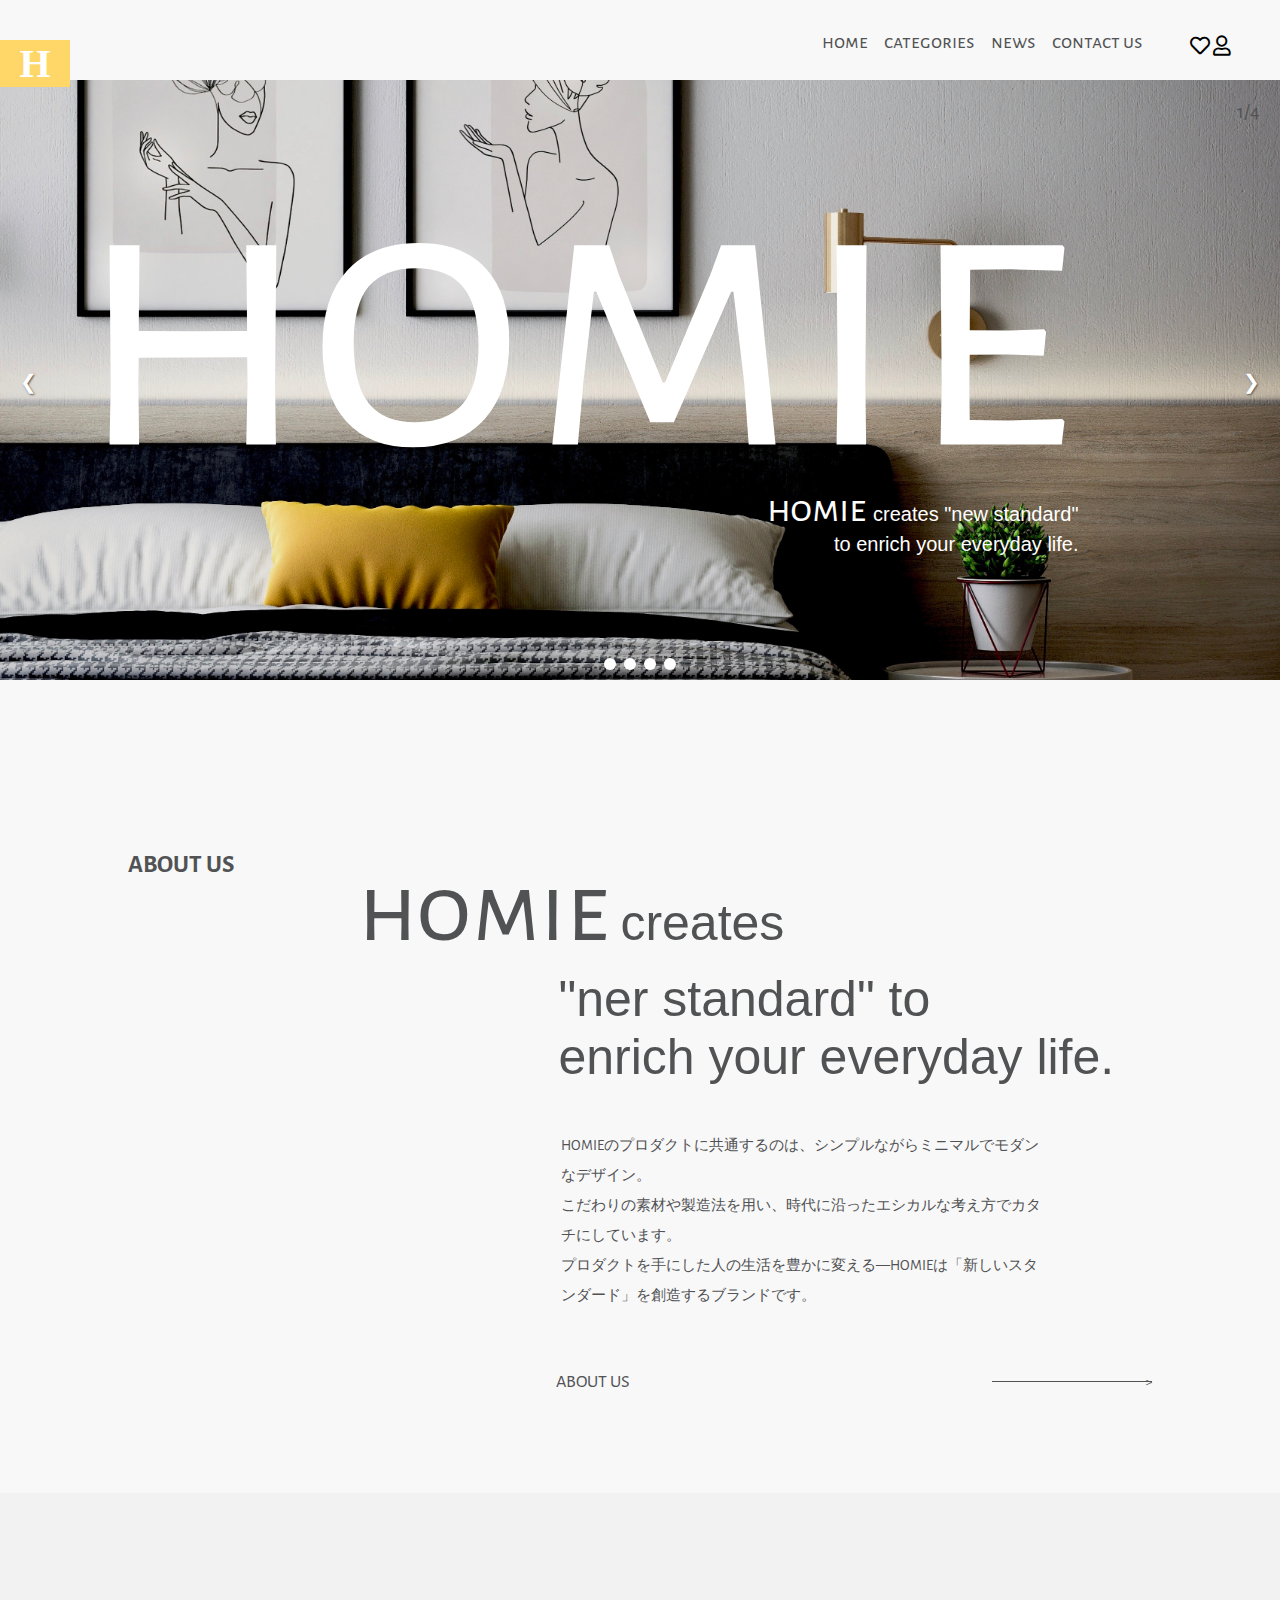
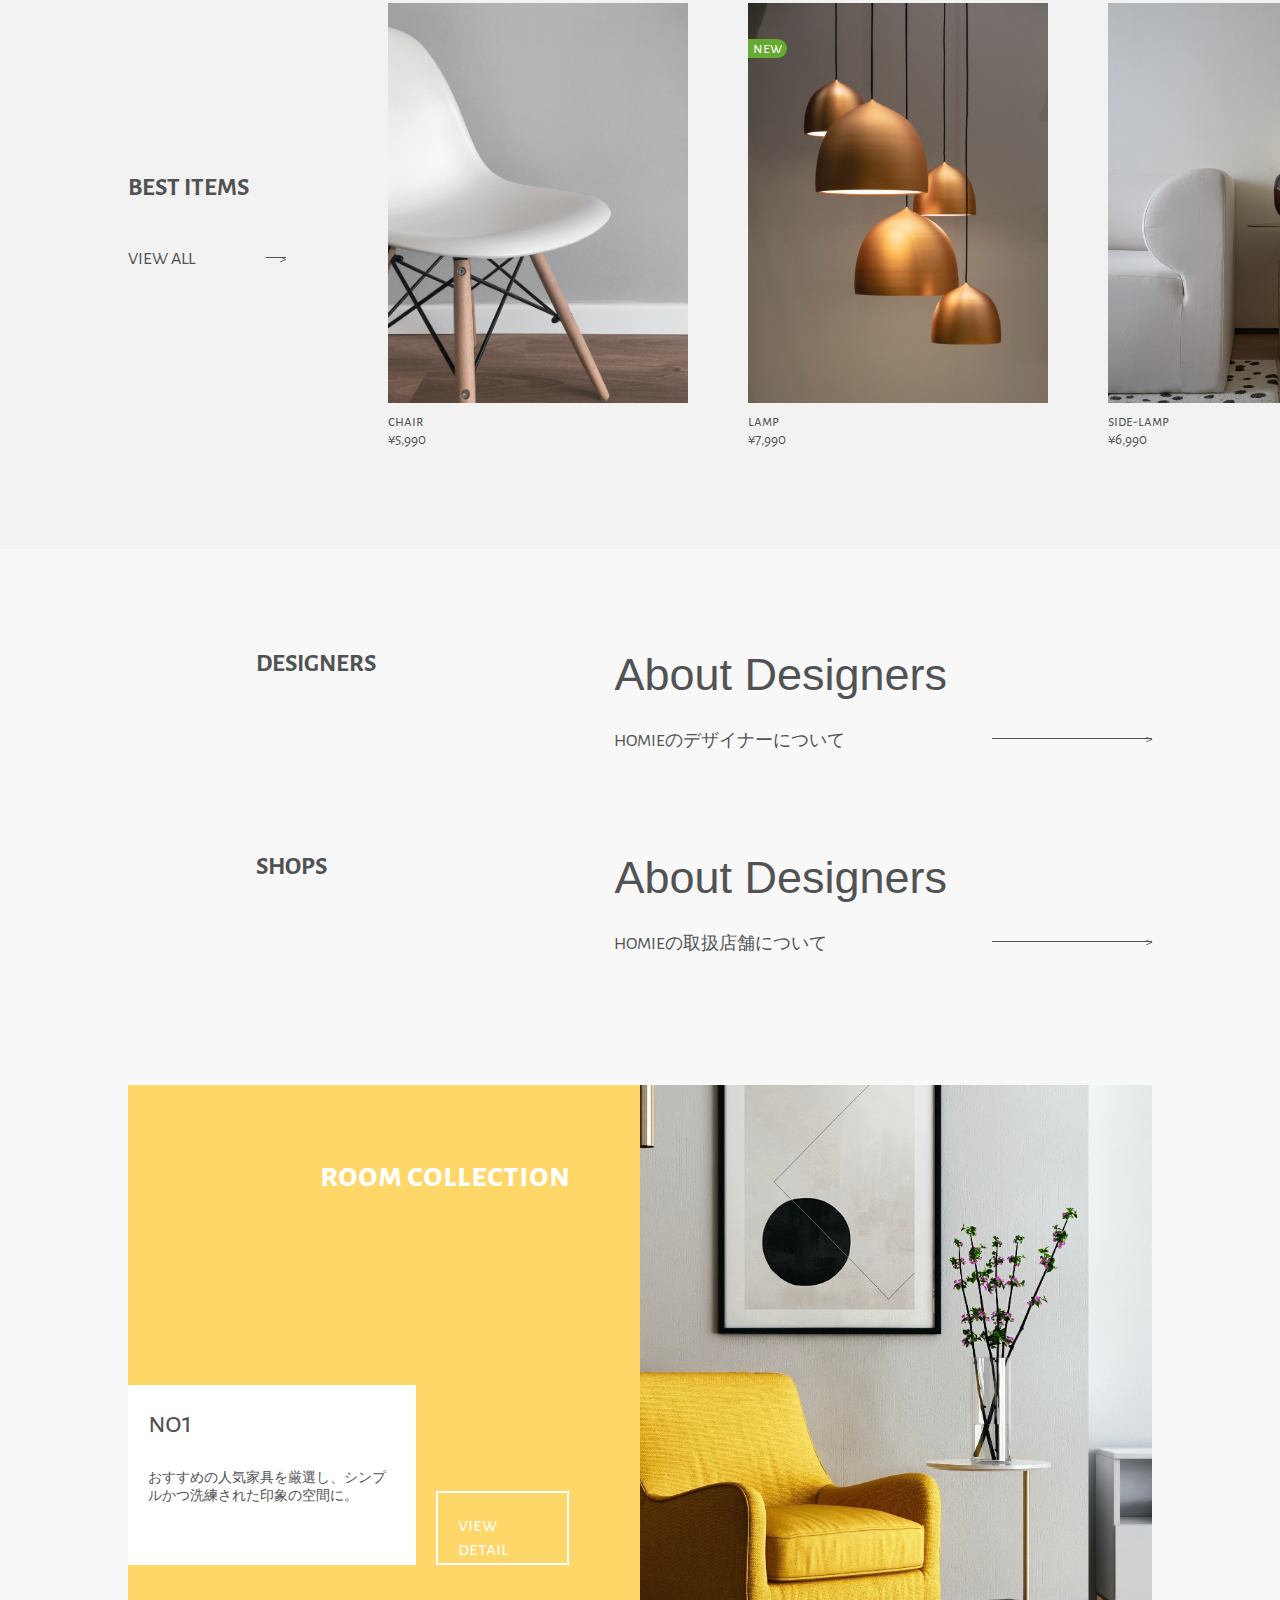
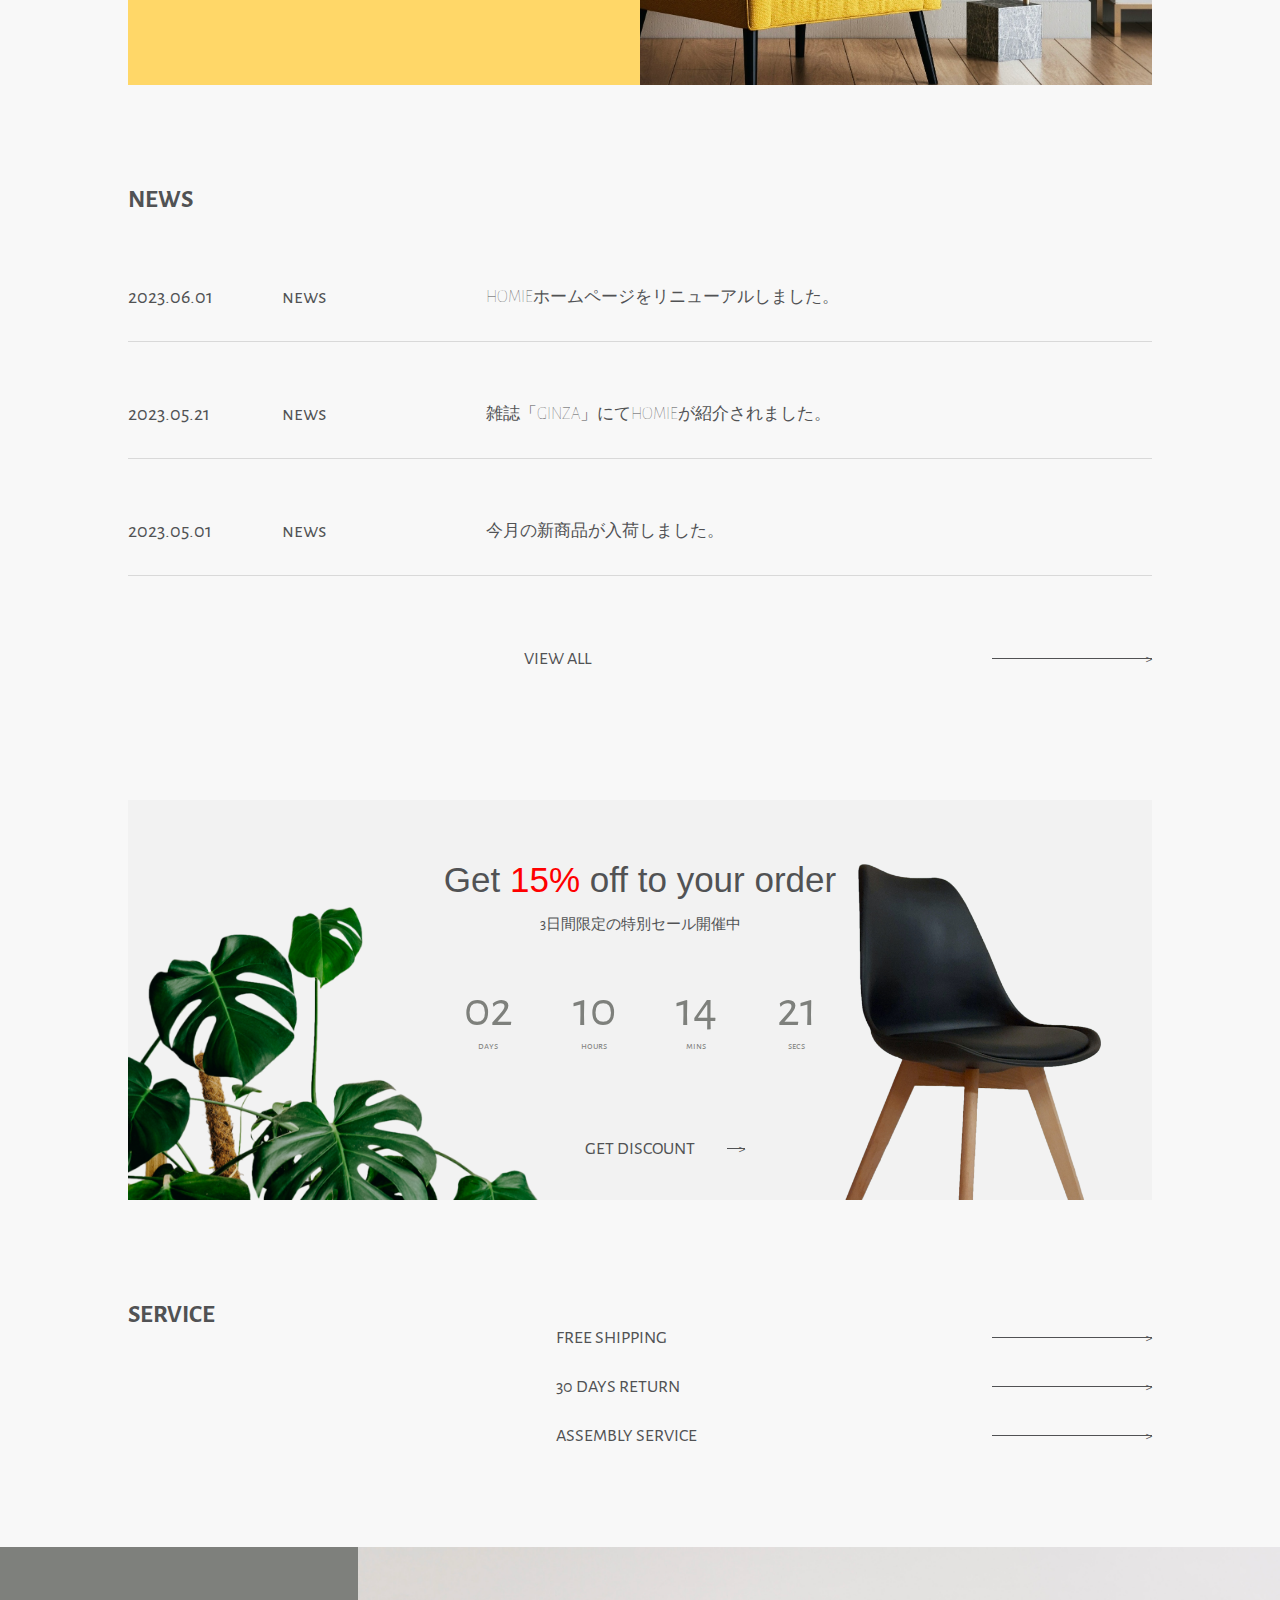
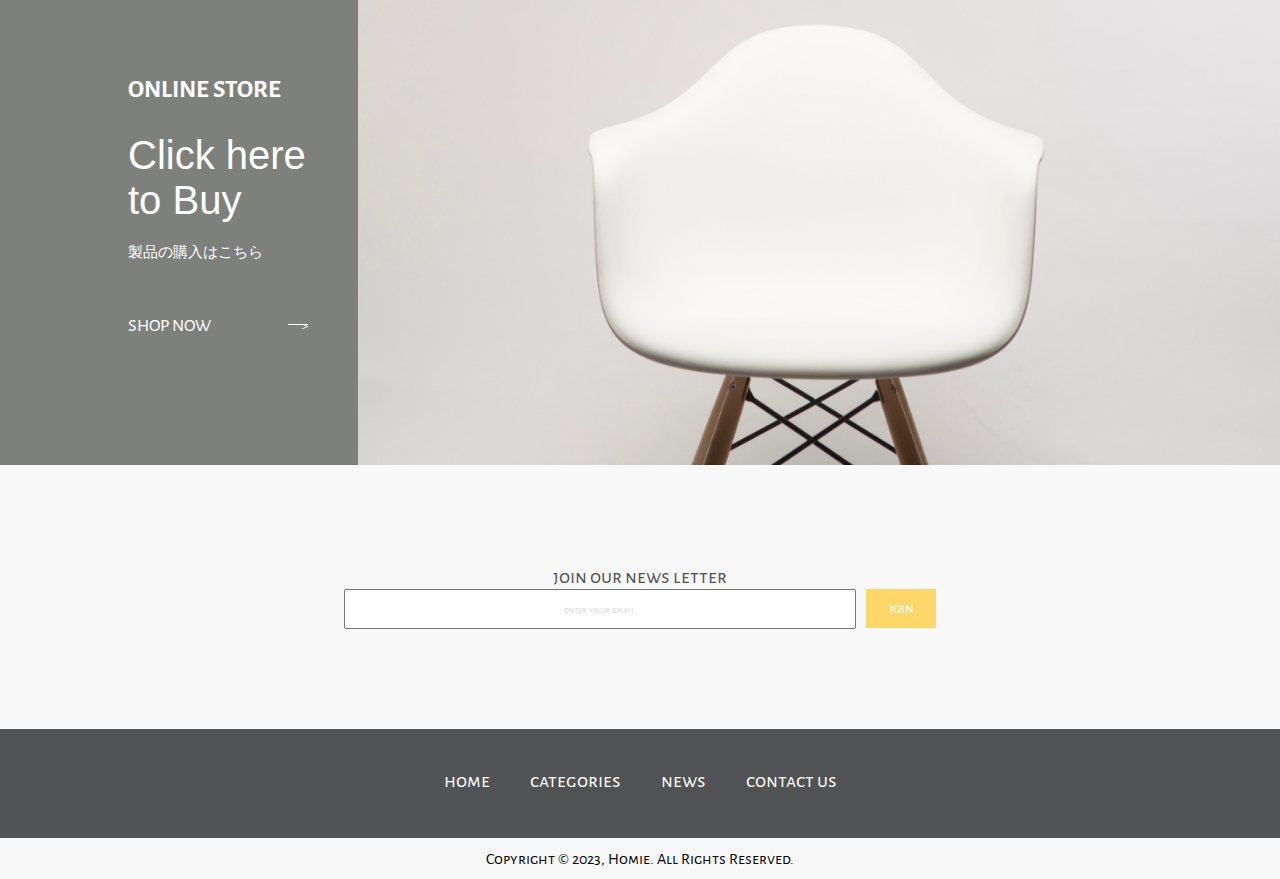
==== commit d32b98d0: "0611" ====
--- a/html/index.html
+++ b/html/index.html
@@ -282,9 +282,9 @@
                 <img src="../img/plant.PNG" alt="ディスカウント商品イメージ画像" class="img_left">
                 <img src="../img/chair_2.PNG" alt="ディスカウント商品イメージ画像" class="img_right">
             </div>
-            <div class="discount_detail">
-                <p>get <span>15%</span> off to your order</p>
-                <p>deal of the day</p>
+            <div class="discount_head">
+                <h2>Get <span>15%</span> off to your order</h2>
+                <div class="discount_detail">3日間限定の特別セール開催中</div>
             </div>
             <div class="countdown">
                 <p class="time"><span id="day"></span><br>days</p>
@@ -292,31 +292,52 @@
                 <p class="time"><span id="min"></span><br>mins</p>
                 <p class="time"><span id="sec"></span><br>secs</p>
             </div>
-            <div class="discount_btn">shop now</div>
-        </div>
-
-        <!-- ONLINE STORE -->
-        <div class="store">
-            <div class="head">
-                <h2>ONLINE STORE</h2>
-                <div class="store_sub_title">Click here<br>to Buy</div>
-                <div class="store_detail">製品の購入はこちら</div>
-                <div class="btn">
-                    <p>SHOP NOW</p>
-                    <div class="arrow">
-                        <div class="arrow_bar">
-                            <div class="arrow_inner"></div>
-                        </div>
-                        <div class="arrow_head">＞</div>
-                    </div>
-                </div>
-            </div>
-            <div class="container">
-                <img src="../img/shop.jpg">
+            <div class="btn discount_btn">
+                <p>GET DISCOUNT</p>
+                <div class="arrow">
+                    <div class="arrow_bar">
+                        <div class="arrow_inner"></div>
+                    </div>
+                    <div class="arrow_head">＞</div>
+                </div>
             </div>
         </div>
 
         <!-- OUR SERVICE -->
+        <div class="wrapper service">
+            <div class="head">
+                <h2>SERVICE</h2>
+            </div>
+            <div class="container">
+                <div class="btn">
+                    <p>FREE SHIPPING</p>
+                    <div class="arrow">
+                        <div class="arrow_bar">
+                            <div class="arrow_inner"></div>
+                        </div>
+                        <div class="arrow_head">＞</div>
+                    </div>
+                </div>
+                <div class="btn">
+                    <p>30 DAYS RETURN</p>
+                    <div class="arrow">
+                        <div class="arrow_bar">
+                            <div class="arrow_inner"></div>
+                        </div>
+                        <div class="arrow_head">＞</div>
+                    </div>
+                </div>
+                <div class="btn">
+                    <p>ASSEMBLY SERVICE</p>
+                    <div class="arrow">
+                        <div class="arrow_bar">
+                            <div class="arrow_inner"></div>
+                        </div>
+                        <div class="arrow_head">＞</div>
+                    </div>
+                </div>
+            </div>
+        </div>
         <!-- <div class="wrapper service_container">
             <h2>our service</h2>
             <div class="service_content">
@@ -337,6 +358,27 @@
                 </div>
             </div>
         </div> -->
+
+        <!-- ONLINE STORE -->
+        <div class="store">
+            <div class="head">
+                <h2>ONLINE STORE</h2>
+                <div class="store_sub_title">Click here<br>to Buy</div>
+                <div class="store_detail">製品の購入はこちら</div>
+                <div class="btn">
+                    <p>SHOP NOW</p>
+                    <div class="arrow">
+                        <div class="arrow_bar">
+                            <div class="arrow_inner"></div>
+                        </div>
+                        <div class="arrow_head">＞</div>
+                    </div>
+                </div>
+            </div>
+            <div class="container">
+                <img src="../img/shop.jpg">
+            </div>
+        </div>
         
         <!-- NEWS LETTERー -->
         <div class="wrapper news_letter">
--- a/css/base.css
+++ b/css/base.css
@@ -601,7 +601,7 @@
  */
 .discount_container {
     background-color: #F2F2F2;
-    height: 270px;
+    height: 400px;
     text-align: center;
     position: relative;
     margin-top: 2em;
@@ -609,39 +609,43 @@
 }
 .img_left {
     position: absolute;
+    width: 40%;
+    bottom: 0;
+    left: 0;
+}
+.img_right {
+    position: absolute;
     width: 25%;
     bottom: 0;
-    left: 0;
-}
-.img_right {
-    position: absolute;
-    width: 15%;
-    bottom: 0;
     right: 5%;
 }
-.discount_detail {
-    position: absolute;
-    top: 10%;
+.discount_head {
+    position: absolute;
+    top: 15%;
     left: 50%;
     transform: translateX(-50%);
-    font-size: 20px;
-}
-.discount_detail p:first-child {
-    font-size: 1em;
-}
-.discount_detail span {
+}
+.discount_head span {
     color: red;
 }
-.discount_detail p:last-child {
+.discount_head h2 {
+    width: 100%;
+    font-size: 3.5em;
+    font-family: 'メイリオ','ヒラギノ角ゴ Pro W3','ＭＳ Ｐゴシック',sans-serif;
+    margin-bottom: 15px;
+    font-weight: lighter;
+}
+.discount_detail {
     font-size: 1.5em;
 }
 .countdown {
     display: flex;
     position: absolute;
-    top: 40%;
+    top: 45%;
     left: 50%;
     transform: translateX(-50%);
     font-size: 10px;
+    color: #7e807c;
 }
 .time {
     padding: 0 3em;
@@ -651,21 +655,16 @@
 }
 .discount_btn {
     position: absolute;
-    cursor: pointer;
-    border: 1px solid;
-    font-size: 20px;
-    width: 15%;
-    padding: 0.3em;
     margin: 0 auto;
     bottom: 10%;
     left: 50%;
     transform: translateX(-50%);
 }
-.discount_btn:hover {
-    transition: all .2s ease;
-    background: #FFD768;
-    color: white;
-    border: 1px solid #FFD768;
+.discount_btn .arrow {
+    right: -50px;
+}
+.discount_btn .arrow_bar {
+    width: 1em;
 }
 
 /**
@@ -707,6 +706,10 @@
 /**
  * OUR SERVICE
  */
+.service {
+    display: flex;
+}
+
 /* .service_content {
     display: flex;
     justify-content: space-between;
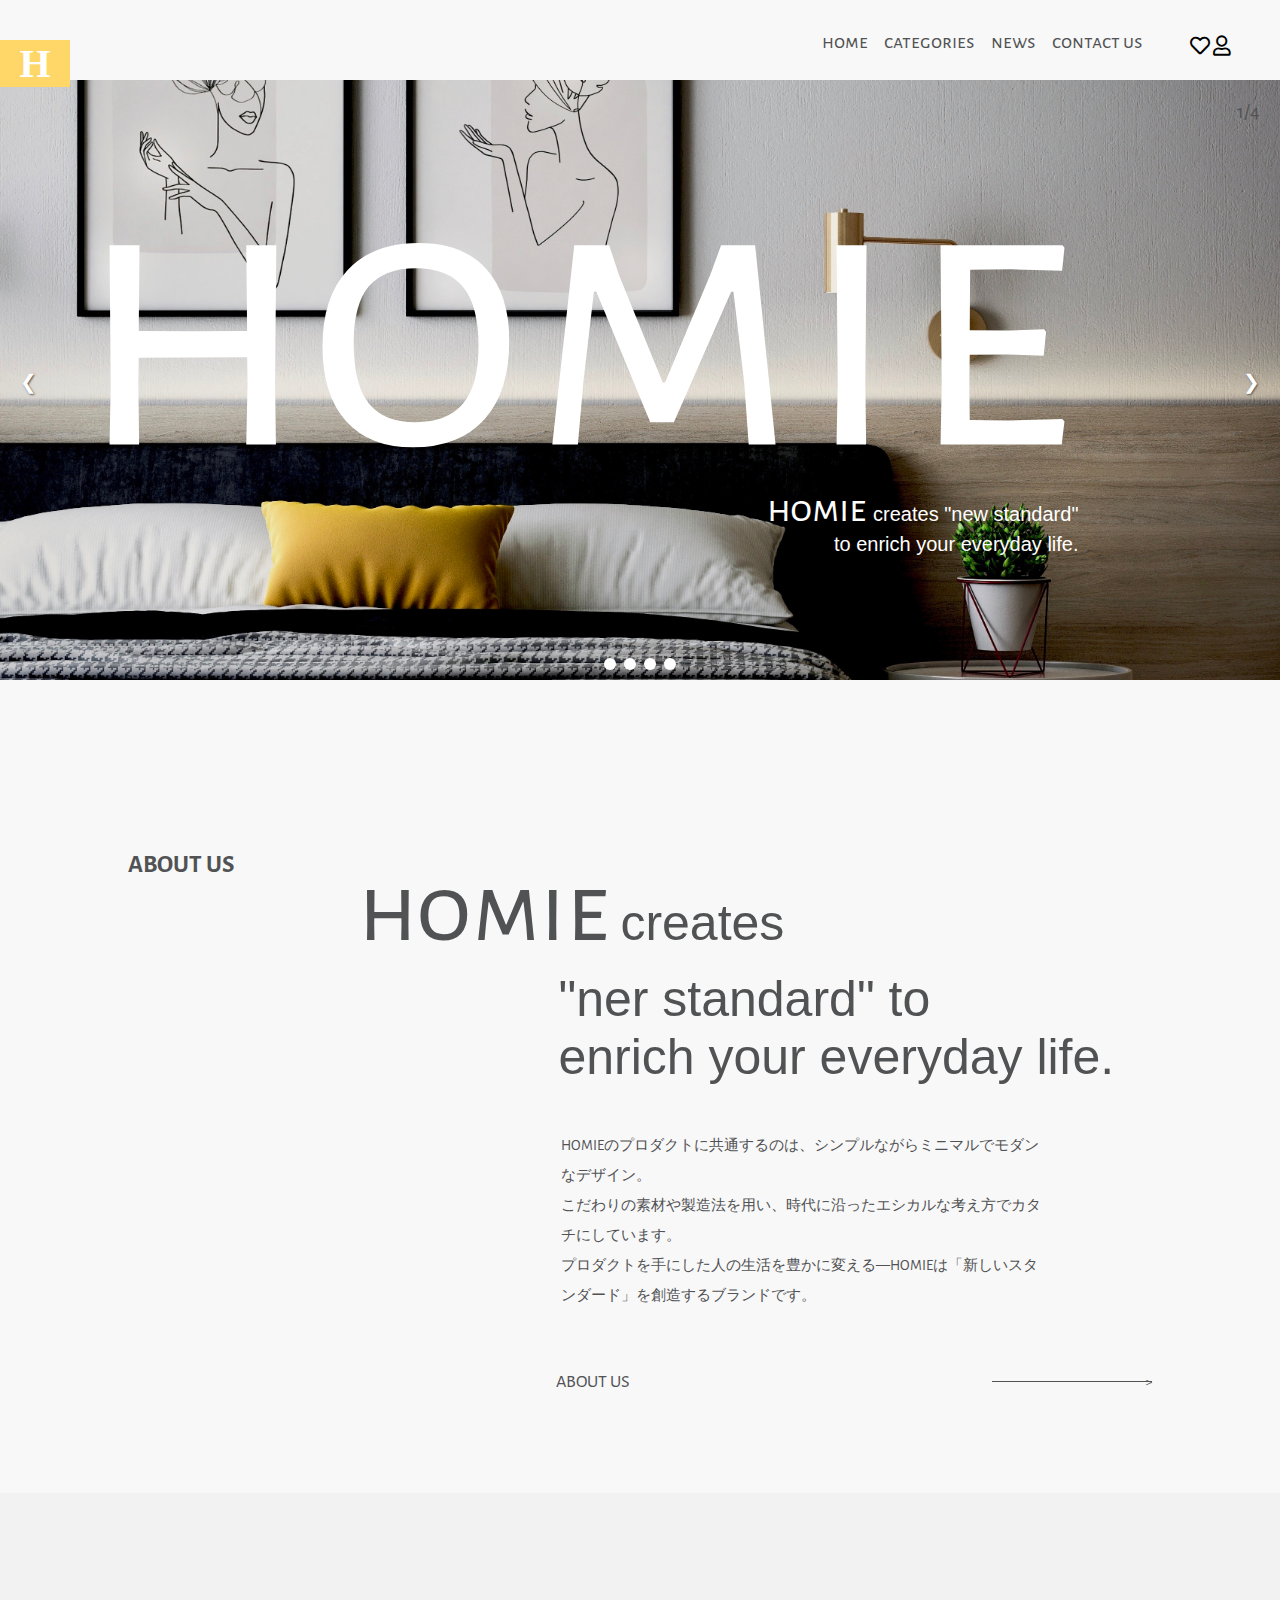
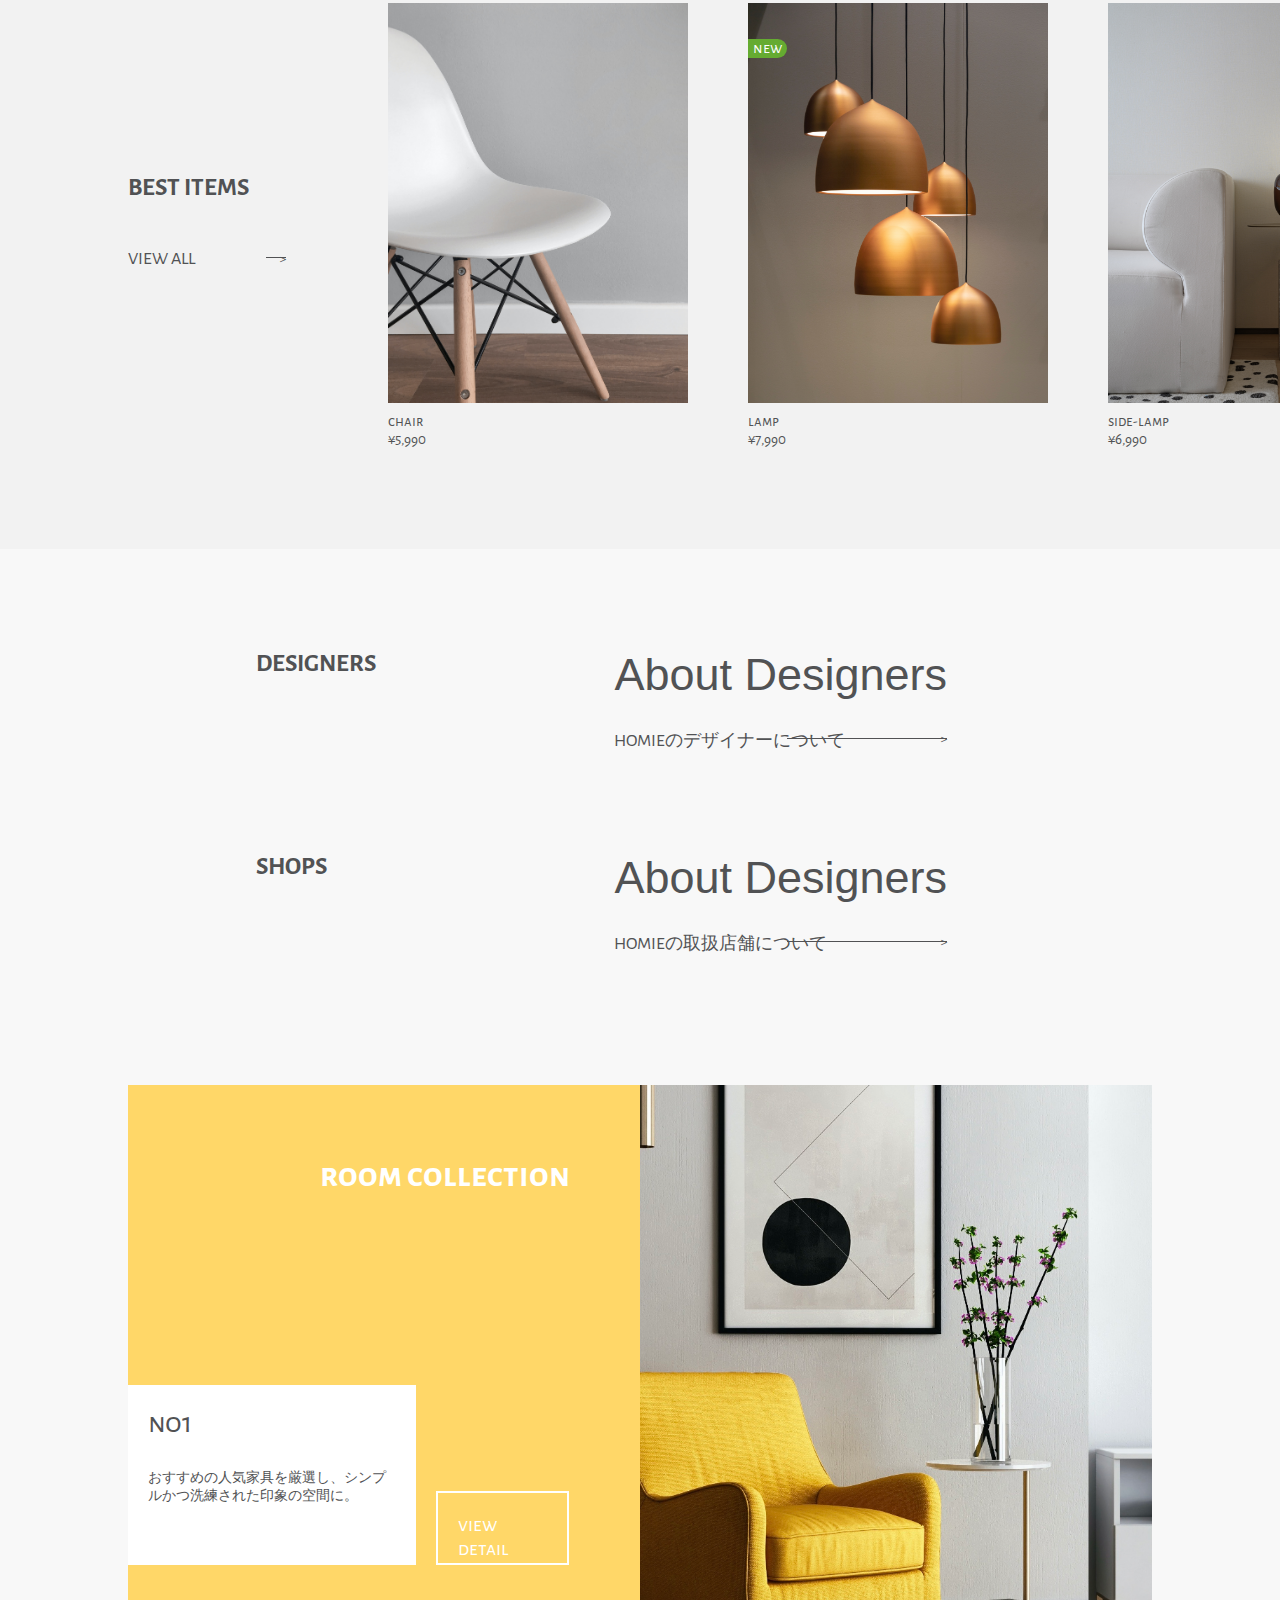
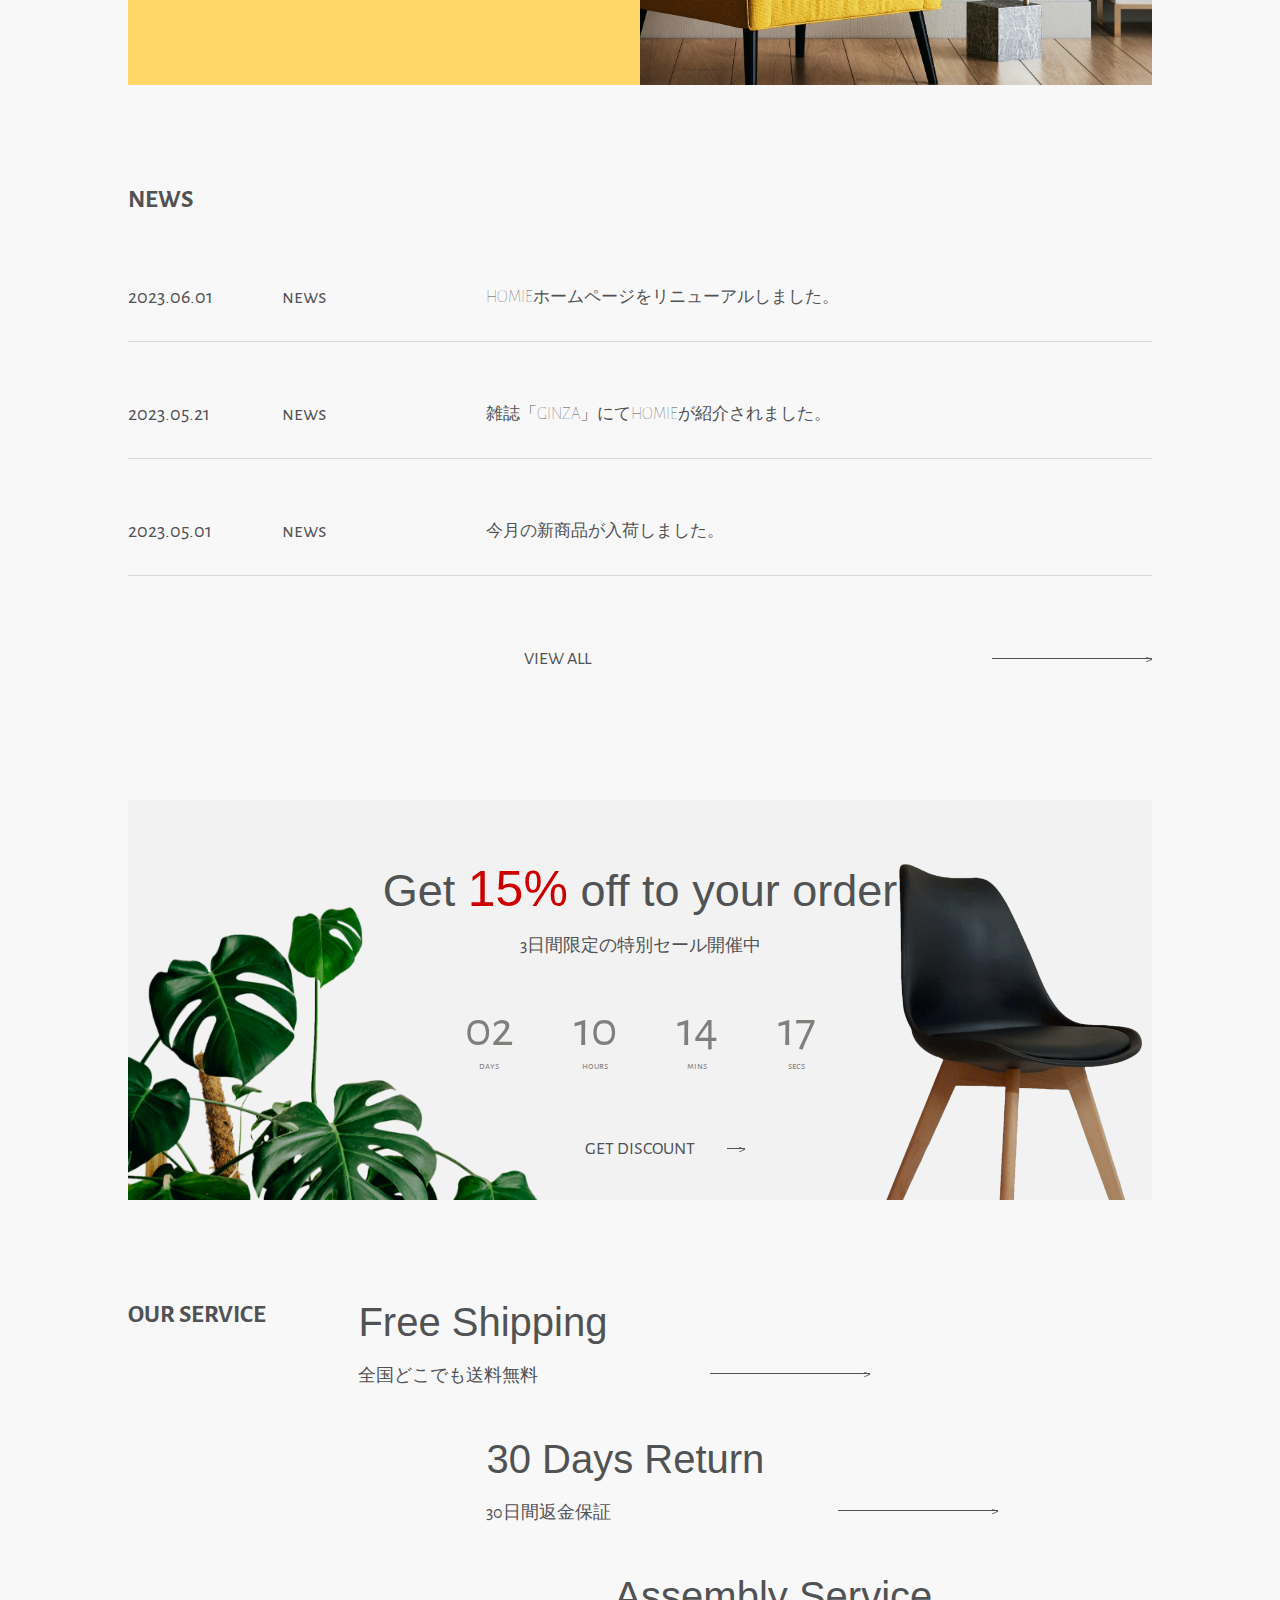
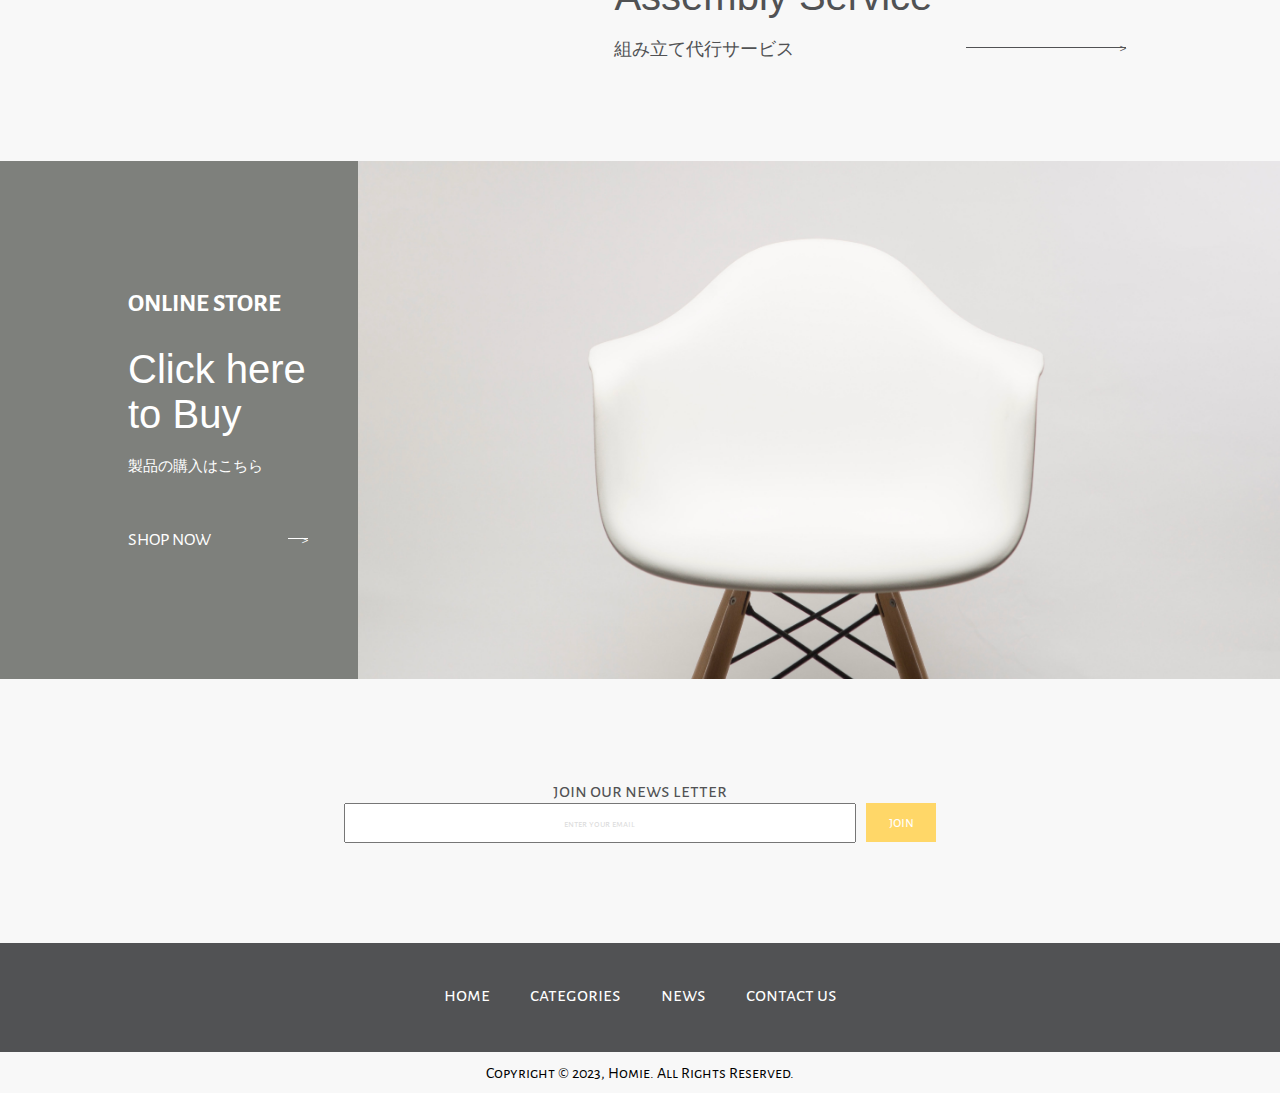
==== commit ecac7e3e: "0612" ====
--- a/html/index.html
+++ b/html/index.html
@@ -33,7 +33,7 @@
             </div>
         </div>
 
-        <!-- トップ画面 -->
+        <!-- 1.TOP -->
         <div class="top_logo">H</div>
         <div class="top_container">
             <div class="slide">
@@ -71,7 +71,7 @@
             </div>
         </div>
 
-        <!-- ABOUT US -->
+        <!-- 2.ABOUT US -->
         <div class="wrapper about">
             <div>
                 <h2>ABOUT US</h2>
@@ -103,7 +103,7 @@
             </div>
         </div>
 
-        <!-- BEST ITEMS -->
+        <!-- 3.BEST ITEMS -->
         <div class="best_items">
             <div class="head">
                 <h2>BEST ITEMS</h2>
@@ -155,7 +155,7 @@
             </div>
         </div>
 
-        <!-- DESIGNERS -->
+        <!-- 4.DESIGNERS -->
         <div class="wrapper designer">
             <div class="head">
                 <h2>DESIGNERS</h2>
@@ -174,7 +174,7 @@
             </div>
         </div>
 
-        <!-- SHOPS -->
+        <!-- 5.SHOPS -->
         <div class="wrapper shops">
             <div class="head">
                 <h2>SHOPS</h2>
@@ -193,7 +193,7 @@
             </div>
         </div>
 
-        <!-- GALLERY -->
+        <!-- 6.GALLERY -->
         <div class="wrapper room_container">
             <div id="toggleButton"><i class="fa-solid fa-chevron-right"></i></div>
             <div id="page">
@@ -237,7 +237,7 @@
             </div>
         </div>
 
-        <!-- NEWS -->
+        <!-- 7.NEWS -->
         <div class="wrapper news">
             <div>
                 <h2>NEWS</h2>
@@ -276,7 +276,7 @@
             </div>
         </div>
 
-        <!-- DISCOUNT -->
+        <!-- 8.DISCOUNT -->
         <div class="wrapper discount_container">
             <div>
                 <img src="../img/plant.PNG" alt="ディスカウント商品イメージ画像" class="img_left">
@@ -303,63 +303,52 @@
             </div>
         </div>
 
-        <!-- OUR SERVICE -->
+        <!-- 9.OUR SERVICE -->
         <div class="wrapper service">
             <div class="head">
-                <h2>SERVICE</h2>
-            </div>
-            <div class="container">
-                <div class="btn">
-                    <p>FREE SHIPPING</p>
-                    <div class="arrow">
-                        <div class="arrow_bar">
-                            <div class="arrow_inner"></div>
-                        </div>
-                        <div class="arrow_head">＞</div>
-                    </div>
-                </div>
-                <div class="btn">
-                    <p>30 DAYS RETURN</p>
-                    <div class="arrow">
-                        <div class="arrow_bar">
-                            <div class="arrow_inner"></div>
-                        </div>
-                        <div class="arrow_head">＞</div>
-                    </div>
-                </div>
-                <div class="btn">
-                    <p>ASSEMBLY SERVICE</p>
-                    <div class="arrow">
-                        <div class="arrow_bar">
-                            <div class="arrow_inner"></div>
-                        </div>
-                        <div class="arrow_head">＞</div>
-                    </div>
-                </div>
-            </div>
-        </div>
-        <!-- <div class="wrapper service_container">
-            <h2>our service</h2>
-            <div class="service_content">
-                <div class="service_box">
-                    <img src="../img/icon_truck.png" alt="サービスアイコン">
-                    <p class="service_detail">全国どこでも送料無料</p>
-                    <p>free shipping</p>
-                </div>
-                <div class="service_box">
-                    <img src="../img/icon_money.png" alt="サービスアイコン">
-                    <p class="service_detail">30日間返金保証</p>
-                    <p>30 days return</p>
-                </div>
-                <div class="service_box">
-                    <img src="../img/icon_assembly.png" alt="サービスアイコン">
-                    <p class="service_detail">組み立て代行サービス</p>
-                    <p>assembly service</p>
-                </div>
-            </div>
-        </div> -->
-
-        <!-- ONLINE STORE -->
+                <h2>OUR SERVICE</h2>
+            </div>
+            <div class="container">
+                <div class="service_content">
+                    <span>Free Shipping</span>
+                    <div class="btn">
+                        <p>全国どこでも送料無料</p>
+                        <div class="arrow">
+                            <div class="arrow_bar">
+                                <div class="arrow_inner"></div>
+                            </div>
+                            <div class="arrow_head">＞</div>
+                        </div>
+                    </div>
+                </div>
+                <div class="service_content">
+                    <span>30 Days Return</span>
+                    <div class="btn">
+                        <p>30日間返金保証</p>
+                        <div class="arrow">
+                            <div class="arrow_bar">
+                                <div class="arrow_inner"></div>
+                            </div>
+                            <div class="arrow_head">＞</div>
+                        </div>
+                    </div>
+                </div>
+                <div class="service_content">
+                    <span>Assembly Service</span>
+                    <div class="btn">
+                        <p>組み立て代行サービス</p>
+                        <div class="arrow">
+                            <div class="arrow_bar">
+                                <div class="arrow_inner"></div>
+                            </div>
+                            <div class="arrow_head">＞</div>
+                        </div>
+                    </div>
+                </div>
+            </div>
+        </div>
+
+        <!-- 10.ONLINE STORE -->
         <div class="store">
             <div class="head">
                 <h2>ONLINE STORE</h2>
@@ -380,7 +369,7 @@
             </div>
         </div>
         
-        <!-- NEWS LETTERー -->
+        <!-- 11.NEWS LETTERー -->
         <div class="wrapper news_letter">
             <p>join our news letter</p>
             <input type="text" placeholder="enter your email">
--- a/css/base.css
+++ b/css/base.css
@@ -28,10 +28,6 @@
     font-weight: 100;
     font-size: 45px;
     margin: 0;
-}
-.container {
-    width: calc(100% - 18vw);
-    font-size: 30px;
 }
 .btn {
     display: flex;
@@ -148,7 +144,7 @@
 }
 
 /**
- * トップ
+ * 1.TOP
  */
 .top_logo {
     position: absolute;
@@ -343,7 +339,7 @@
 }
 
 /**
- * ABOUT US
+ * 2.ABOUT US
  */
 .about {
     display: flex;
@@ -369,7 +365,7 @@
 }
   
 /**
- *  BEST ITEMS
+ *  3.BEST ITEMS
  */
 .best_items {
     background-color: #F2F2F2;
@@ -433,7 +429,7 @@
 }
 
 /**
- * DESIGNER, SHOPS
+ * 4.DESIGNERs, 5.SHOPS
  */
 .designer, .shops {
     display: flex;
@@ -449,7 +445,7 @@
 }
 
 /**
- * GALLERY
+ * 6.GALLERY
  */
  .room_container {
     position: relative;
@@ -559,7 +555,7 @@
 }
 
 /**
- * NEWS
+ * 7.NEWS
  */
 .news_inner {
     display: flex;
@@ -597,7 +593,7 @@
 }
 
 /**
- * DISCOUNT
+ * 8.DISCOUNT
  */
 .discount_container {
     background-color: #F2F2F2;
@@ -617,7 +613,7 @@
     position: absolute;
     width: 25%;
     bottom: 0;
-    right: 5%;
+    right: 1%;
 }
 .discount_head {
     position: absolute;
@@ -626,22 +622,23 @@
     transform: translateX(-50%);
 }
 .discount_head span {
-    color: red;
+    font-size: 50px;
+    color: #CC0000;
 }
 .discount_head h2 {
-    width: 100%;
-    font-size: 3.5em;
+    width: 100vw;
+    font-size: 45px;
     font-family: 'メイリオ','ヒラギノ角ゴ Pro W3','ＭＳ Ｐゴシック',sans-serif;
     margin-bottom: 15px;
     font-weight: lighter;
 }
 .discount_detail {
-    font-size: 1.5em;
+    font-size: 18px;
 }
 .countdown {
     display: flex;
     position: absolute;
-    top: 45%;
+    top: 50%;
     left: 50%;
     transform: translateX(-50%);
     font-size: 10px;
@@ -668,7 +665,33 @@
 }
 
 /**
- * ONLINE STORE
+ * 9.OUR SERVICE
+ */
+ .service {
+    display: flex;
+}
+.service_content {
+    width: 40vw;
+}
+.service_content:nth-child(2) {
+    margin-left: 10vw;
+    margin-top: 50px;
+}
+.service_content:last-child {
+    margin-left: 20vw;
+    margin-top: 50px;
+}
+.service span {
+    font-size: 40px;
+    font-family: 'メイリオ','ヒラギノ角ゴ Pro W3','ＭＳ Ｐゴシック',sans-serif;
+}
+.service .btn {
+    margin-left: 0;
+    margin-top: 1em;
+}
+
+/**
+ * 10.ONLINE STORE
  */
 .store {
     display: flex;
@@ -704,37 +727,7 @@
 }
 
 /**
- * OUR SERVICE
- */
-.service {
-    display: flex;
-}
-
-/* .service_content {
-    display: flex;
-    justify-content: space-between;
-    font-size: 25px;
-}
-.service_box {
-    color: #C0C0C0;
-    border: 2px solid;
-    text-align: center;
-    padding: 0.9em;
-}
-.service_box img {
-    width: 25%;
-    opacity: 0.7;
-    padding-bottom: 0.4em;
-}
-.service_detail {
-    color: #515254;
-}
-.service_box p {
-    font-size: 0.8em;
-} */
-
-/**
- * NEWS LETTER
+ * 11.NEWS LETTER
  */
 .news_letter {
     font-size: 20px;
--- a/css/base_sp.css
+++ b/css/base_sp.css
@@ -19,7 +19,7 @@
     }
 
     /**
-    * トップ画面
+    * 1.TOP
     */
     .top_logo {
         width: 40px;
@@ -58,7 +58,7 @@
     }
 
     /**
-    * 人気商品
+    * 3.BEST ITEMS
     */
     .best_items_container {
         padding: 10px 0;
@@ -74,52 +74,7 @@
     }
 
     /**
-    * ディスカウント
-    */
-    .discount_container {
-        height: 100px;
-        margin-top: 50px;
-    }
-    .img_left {
-        width: 30%;
-    }
-    .img_right {
-        width: 20%;
-    }
-    .discount_detail, .discount_btn {
-        font-size: 5px;
-    }
-    .countdown {
-        top: 30%;
-        font-size: 5px;
-    }
-    .time {
-        line-height: 1;
-        padding: 0 1.5em;
-    }
-    #day, #hour, #min, #sec {
-        font-size: 3rem;
-    }
-
-    /**
-    * サービス
-    */
-    .service_container {
-        font-size: 13px;
-    }
-    .service_box {
-        padding: 0.3em;
-        margin: 0.3em;
-    }
-    .service_box p {
-        font-size: 0.4em;
-    }
-    .service_box img {
-        width: 40%;
-    }
-
-    /**
-    * インテリアコーディネート
+    * 6.GALLERY
     */
     .room_container {
         height: 160px;
@@ -149,7 +104,7 @@
     }
 
     /**
-    * ニュースレター
+    * 7.NEWS
     */
     .news_letter {
         font-size: 8px;
@@ -161,4 +116,31 @@
     .news_letter button {
         padding: 0 1em;
     }
+    /**
+    * 8.DISCOUNT
+    */
+    .discount_container {
+        height: 100px;
+        margin-top: 50px;
+    }
+    .img_left {
+        width: 30%;
+    }
+    .img_right {
+        width: 20%;
+    }
+    .discount_detail, .discount_btn {
+        font-size: 5px;
+    }
+    .countdown {
+        top: 30%;
+        font-size: 5px;
+    }
+    .time {
+        line-height: 1;
+        padding: 0 1.5em;
+    }
+    #day, #hour, #min, #sec {
+        font-size: 3rem;
+    }
 }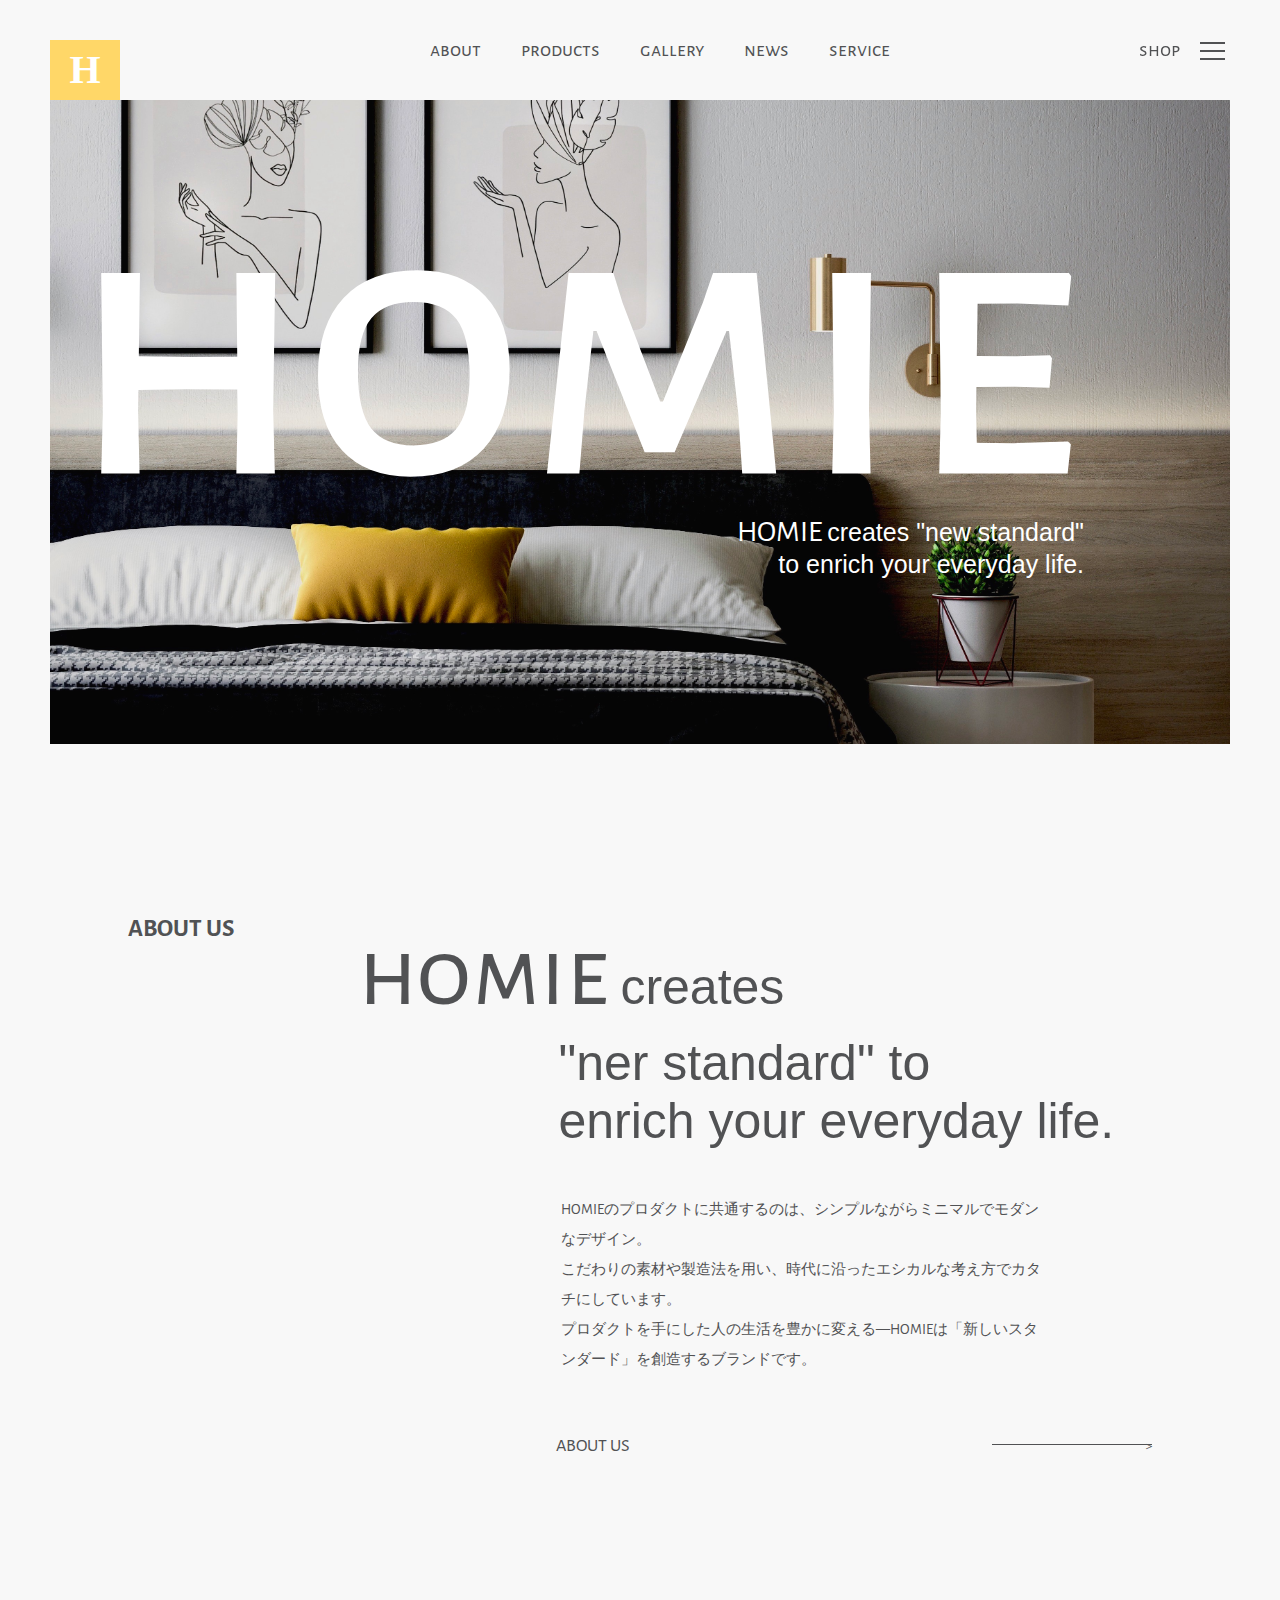
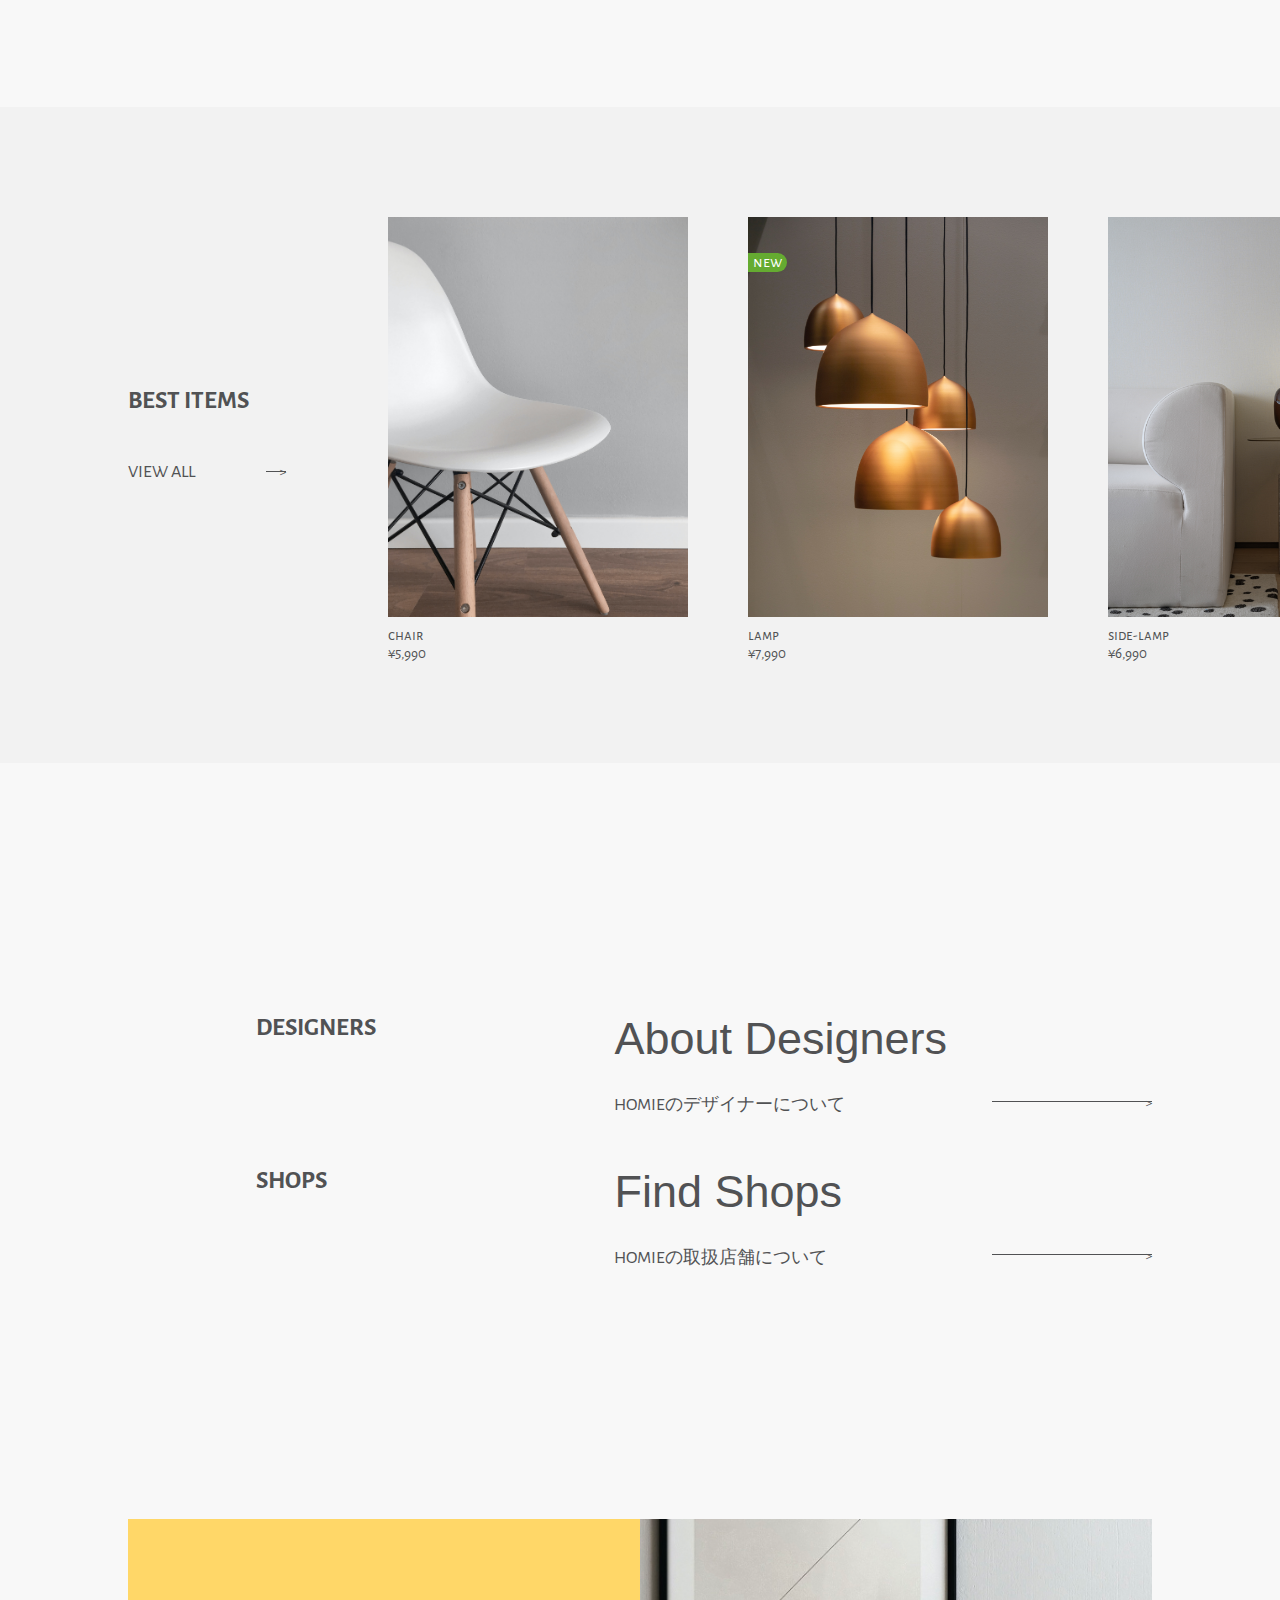
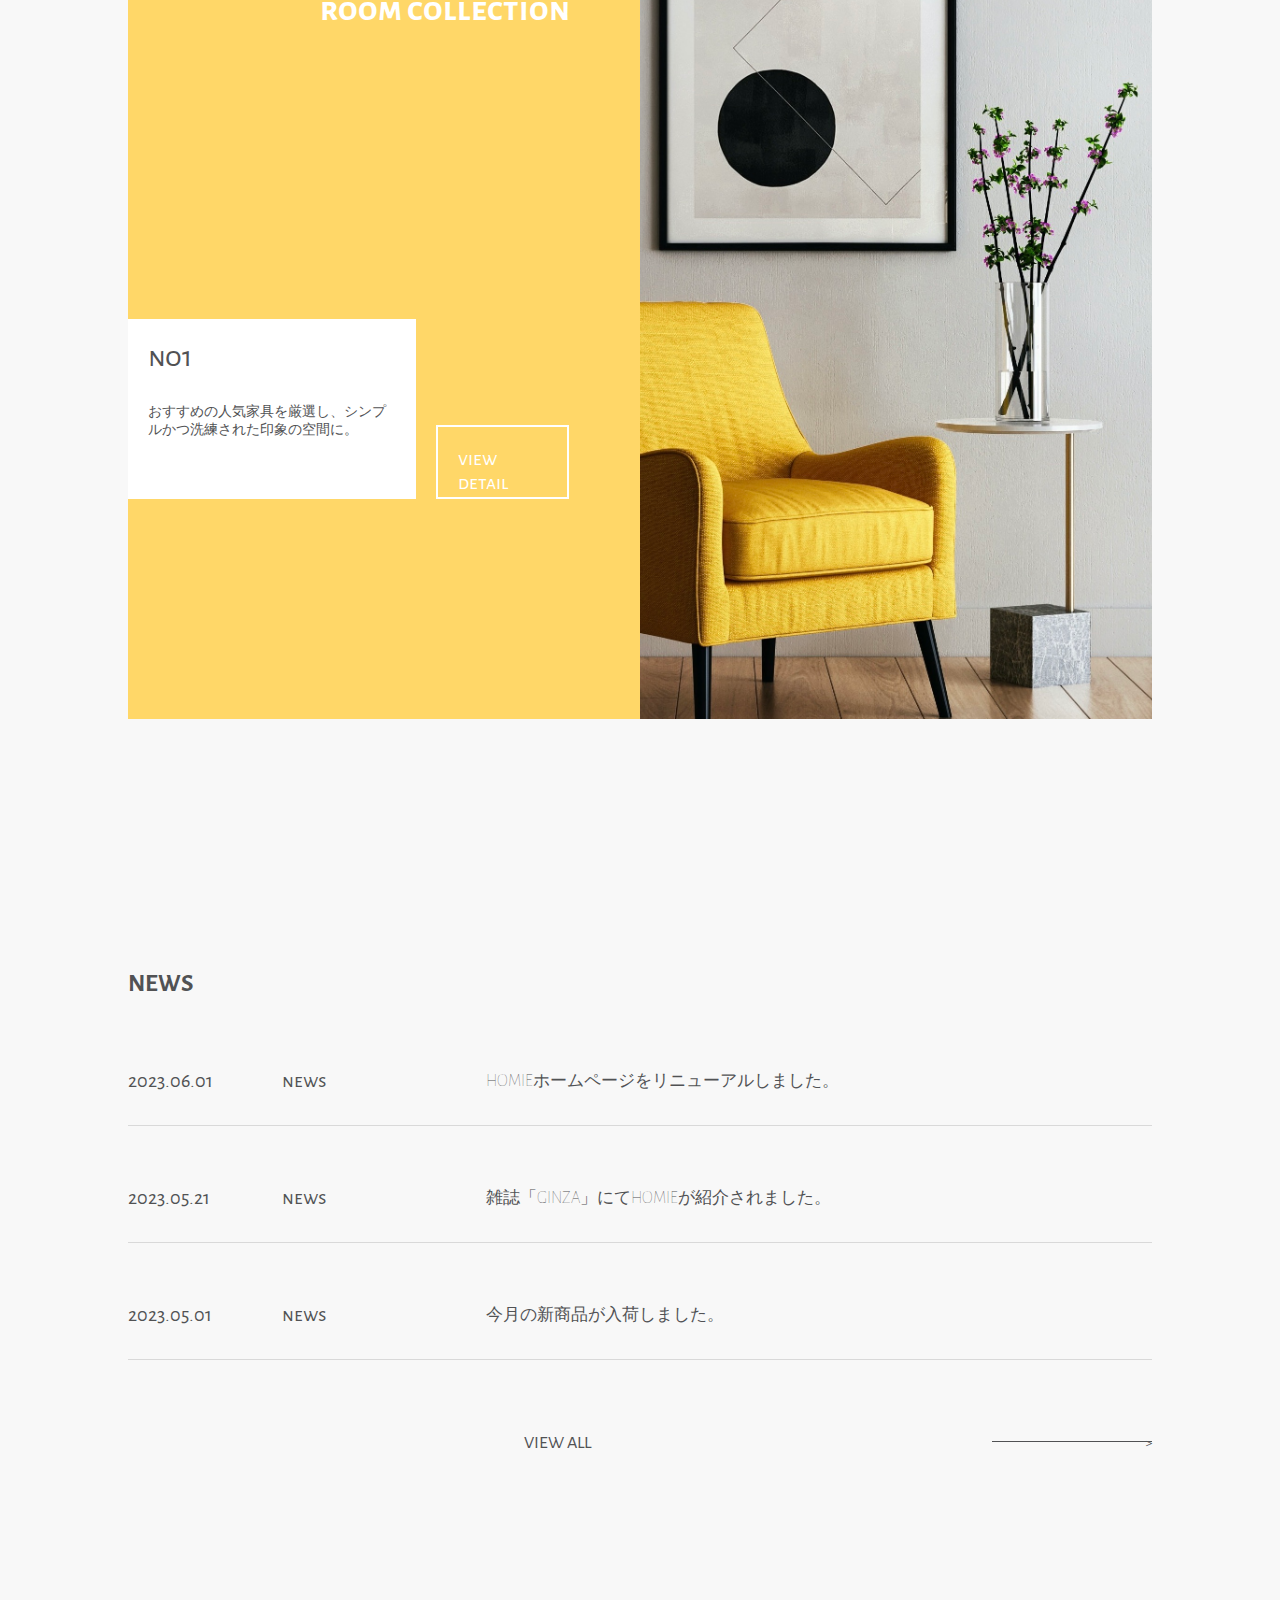
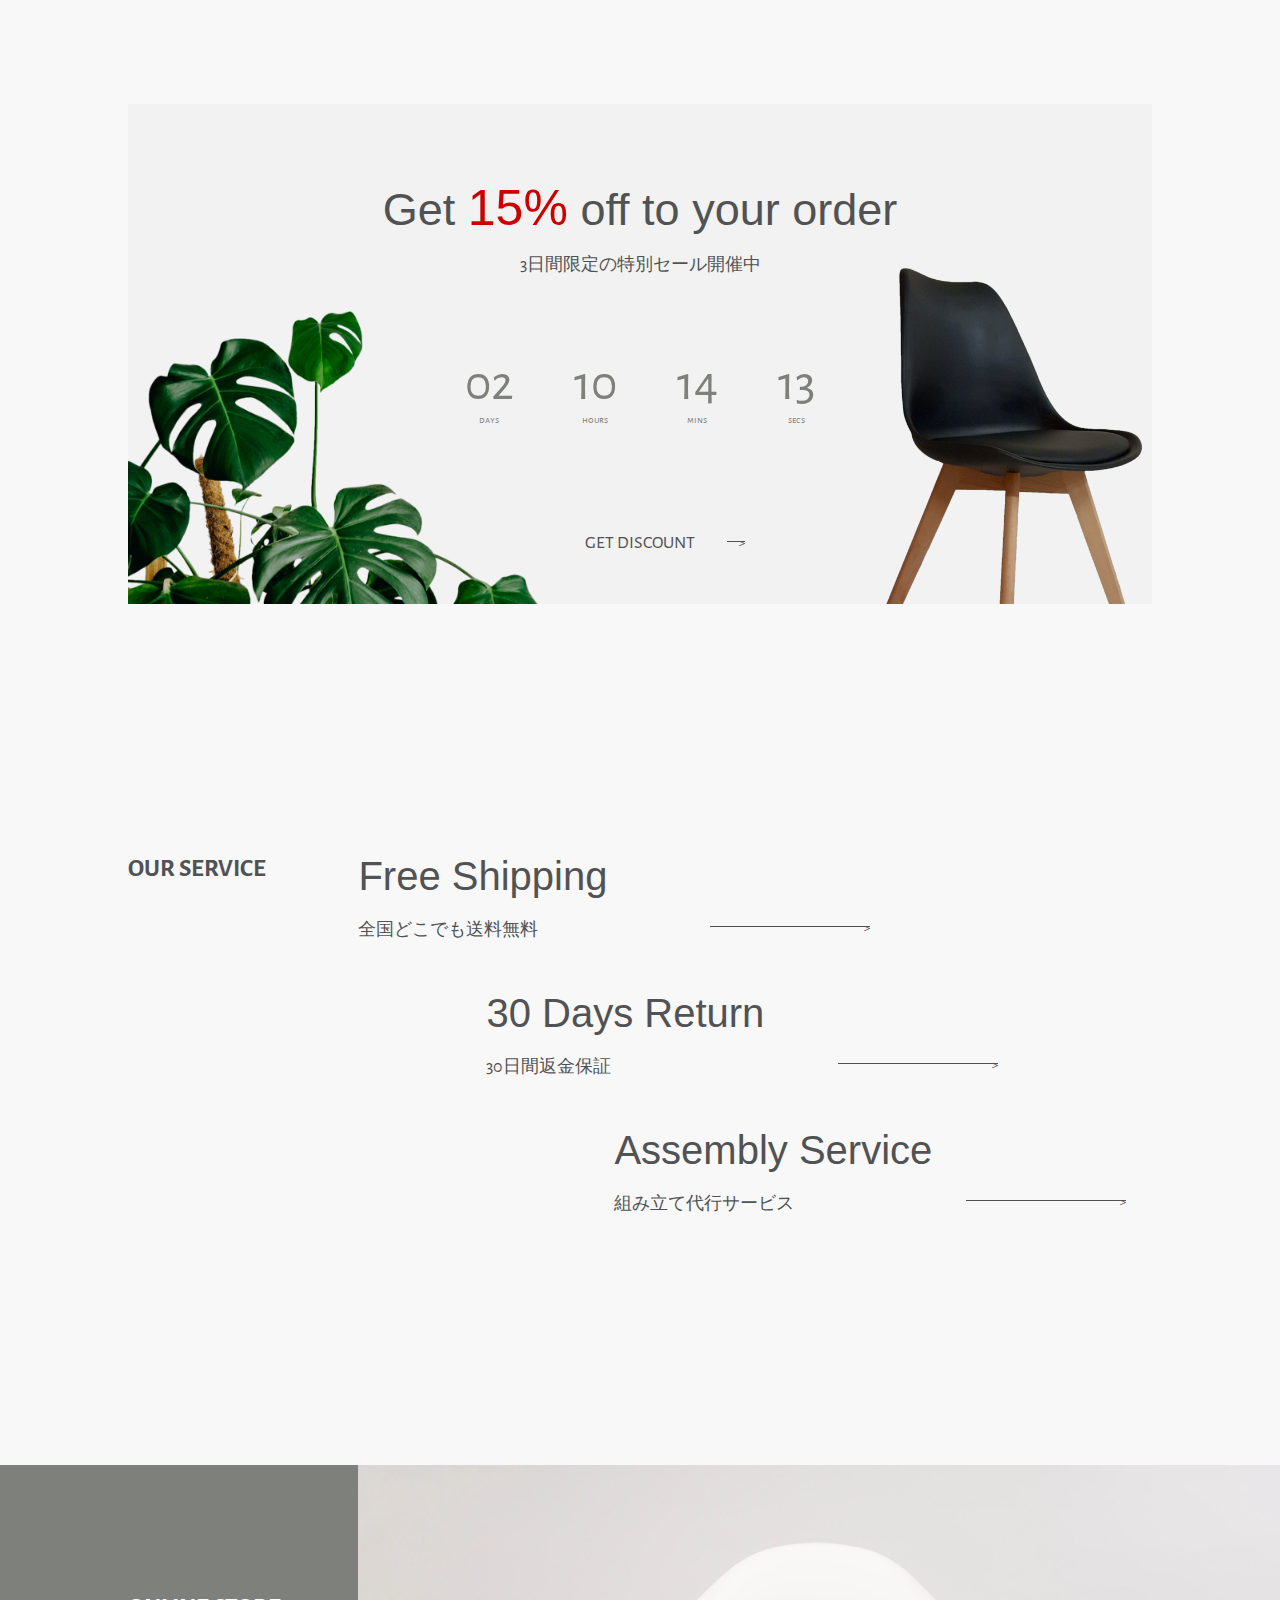
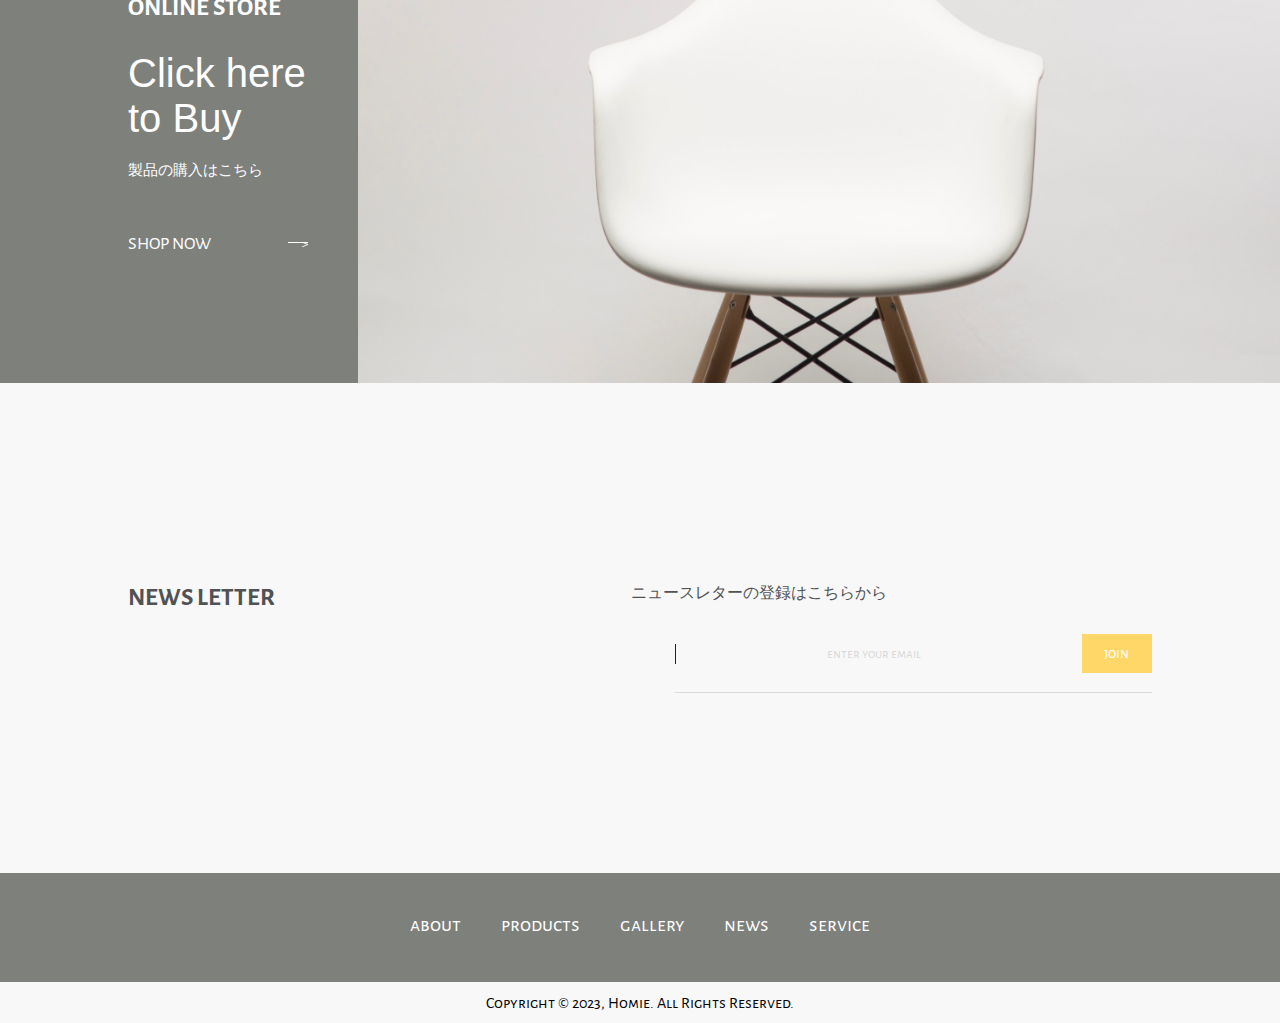
==== commit 64a981f4: "0612" ====
--- a/html/index.html
+++ b/html/index.html
@@ -9,70 +9,56 @@
         <script src="https://kit.fontawesome.com/376c75aa1e.js" crossorigin="anonymous"></script>
     </head>
     <body>
-        <iframe src="header.html" frameborder="0" width="100%" style="z-index: 99;"></iframe>
-
-        <div class="hamburger_outer">
-            <input type="checkbox" id="menu-btn-check">
-            <label for="menu-btn-check" class="menu-btn"><span></span></label>
-            <div class="menu-content">
-                <div class="search_btn"><i class="fas fa-search fa-fw"></i></div>
+        <header>
+            <div class="top_logo">H</div>
+            <nav>
                 <ul>
-                    <li>
-                        <a href="#">my page</a>
-                    </li>
-                    <li>
-                        <a href="#">categories</a>
-                    </li>
-                    <li>
-                        <a href="#">news</a>
-                    </li>
-                    <li>
-                        <a href="#">contact us</a>
-                    </li>
+                    <li>about</li>
+                    <li>products</li>
+                    <li>gallery</li>
+                    <li>news</li>
+                    <li>service</li>
                 </ul>
-            </div>
-        </div>
+            </nav>
+            <div class="menu">
+                <span>shop</span>
+            </div>
+            <div class="hamburger">
+                <input type="checkbox" id="menu-btn-check">
+                <label for="menu-btn-check" class="menu-btn"><span></span></label>
+                <div class="menu-content">
+                    <div class="search_btn"><i class="fas fa-search fa-fw"></i></div>
+                    <ul>
+                        <li>
+                            <a href="#">my page</a>
+                        </li>
+                        <li>
+                            <a href="#">categories</a>
+                        </li>
+                        <li>
+                            <a href="#">news</a>
+                        </li>
+                        <li>
+                            <a href="#">contact us</a>
+                        </li>
+                    </ul>
+                </div>
+            </div>
+        </header>
 
         <!-- 1.TOP -->
-        <div class="top_logo">H</div>
-        <div class="top_container">
-            <div class="slide">
-                <div class="slide_img"><img src="../img/top.jpg"></div>
-                <div class="slide_caption top">
-                    <p class="title">homie</p>
-                    <p class="heading">homie <span>creates "new standard"<br>to enrich your everyday life.</span></p>
-                </div>
-            </div>
-            <div class="slide">
-                <div class="slide_img"><img src="../img/newarrival.jpg"></div>
-                <div class="slide_caption newarrival">
-                    <p class="title">a brand</p>
-                    <p class="heading">new arrivals</p>
-                    <div class="slide_btn">shop now</div>
-                </div>
-            </div>
-            <div class="slide">
-                <div class="slide_img">
-                    <img src="../img/kitchen2.jpg">
-                </div>
-                <div class="slide_caption kitchen_items">
-                    <p class="title">shop and fun</p>
-                    <p class="heading">aaaa</p>
-                    <div class="slide_btn">shop now</div>
-                </div>
-            </div>
-            <div class="slide slide4">
-                <div class="slide_img"><img src="../img/plant_room.jpg"></div>
-                <div class="slide_caption green_items">
-                    <p>big sale products</p>
-                    <p class="title">plants for interior</p>
-                    <div class="slide_btn">shop now</div>
-                </div>
-            </div>
-        </div>
+        <section class="top">
+            <div class="top_img">
+                <img src="../img/top.jpg">
+            </div>
+            <div class="top_title">
+                <h1>homie</h1>
+                <p>HOMIE <span>creates "new standard"<br>to enrich your everyday life.</span></p>
+            </div>
+        </section>
 
         <!-- 2.ABOUT US -->
-        <div class="wrapper about">
+        <section class="wrapper about">
             <div>
                 <h2>ABOUT US</h2>
             </div>
@@ -101,10 +87,10 @@
                     </div>
                 </div>
             </div>
-        </div>
+        </section>
 
         <!-- 3.BEST ITEMS -->
-        <div class="best_items">
+        <section class="best_items">
             <div class="head">
                 <h2>BEST ITEMS</h2>
                 <div class="best_items_btn">
@@ -153,10 +139,10 @@
                     <p>lamp</p><p>¥6,990</p>
                 </div>
             </div>
-        </div>
+        </section>
 
         <!-- 4.DESIGNERS -->
-        <div class="wrapper designer">
+        <section class="wrapper designer">
             <div class="head">
                 <h2>DESIGNERS</h2>
             </div>
@@ -172,15 +158,15 @@
                     </div>
                 </div>
             </div>
-        </div>
+        </section>
 
         <!-- 5.SHOPS -->
-        <div class="wrapper shops">
+        <section class="wrapper shops">
             <div class="head">
                 <h2>SHOPS</h2>
             </div>
             <div class="container">
-                <h3>About Designers</h3>
+                <h3>Find Shops</h3>
                     <div class="btn">
                     <p>HOMIEの取扱店舗について</p>
                     <div class="arrow">
@@ -191,10 +177,10 @@
                     </div>
                 </div>
             </div>
-        </div>
+        </section>
 
         <!-- 6.GALLERY -->
-        <div class="wrapper room_container">
+        <section class="wrapper room_container">
             <div id="toggleButton"><i class="fa-solid fa-chevron-right"></i></div>
             <div id="page">
                 <div class="room_content">
@@ -235,31 +221,31 @@
                 </div>
                 <img src="../img/design3.jpg">
             </div>
-        </div>
+        </section>
 
         <!-- 7.NEWS -->
-        <div class="wrapper news">
+        <section class="wrapper news">
             <div>
                 <h2>NEWS</h2>
             </div>
             <ul>
                 <li>
                     <div class="news_inner">
-                        <div class="news_date">2023.06.01</div>
+                        <time class="news_date" datetime="2023-06-01">2023.06.01</time>
                         <div class="news_category">news</div>
                         <h4>HOMIEホームページをリニューアルしました。</h4>
                     </div>
                 </li>
                 <li>
                     <div class="news_inner">
-                        <div class="news_date">2023.05.21</div>
+                        <time class="news_date" datetime="2023-05-21">2023.05.21</time>
                         <div class="news_category">news</div>
                         <h4>雑誌「GINZA」にてHOMIEが紹介されました。</h4>
                     </div>
                 </li>
                 <li>
                     <div class="news_inner">
-                        <div class="news_date">2023.05.01</div>
+                        <time class="news_date" datetime="2023-05-01">2023.05.01</time>
                         <div class="news_category">news</div>
                         <h4>今月の新商品が入荷しました。</h4>
                     </div>
@@ -274,10 +260,10 @@
                     <div class="arrow_head">＞</div>
                 </div>
             </div>
-        </div>
+        </section>
 
         <!-- 8.DISCOUNT -->
-        <div class="wrapper discount_container">
+        <section class="wrapper discount_container">
             <div>
                 <img src="../img/plant.PNG" alt="ディスカウント商品イメージ画像" class="img_left">
                 <img src="../img/chair_2.PNG" alt="ディスカウント商品イメージ画像" class="img_right">
@@ -301,10 +287,10 @@
                     <div class="arrow_head">＞</div>
                 </div>
             </div>
-        </div>
+        </section>
 
         <!-- 9.OUR SERVICE -->
-        <div class="wrapper service">
+        <section class="wrapper service">
             <div class="head">
                 <h2>OUR SERVICE</h2>
             </div>
@@ -346,10 +332,10 @@
                     </div>
                 </div>
             </div>
-        </div>
+        </section>
 
         <!-- 10.ONLINE STORE -->
-        <div class="store">
+        <section class="store">
             <div class="head">
                 <h2>ONLINE STORE</h2>
                 <div class="store_sub_title">Click here<br>to Buy</div>
@@ -367,14 +353,21 @@
             <div class="container">
                 <img src="../img/shop.jpg">
             </div>
-        </div>
+        </section>
         
         <!-- 11.NEWS LETTERー -->
-        <div class="wrapper news_letter">
-            <p>join our news letter</p>
-            <input type="text" placeholder="enter your email">
-            <button>join</button>
-        </div>
+        <section class="wrapper news_letter">
+            <div>
+                <h2>NEWS LETTER</h2>
+            </div>
+            <div class="container">
+                <p>ニュースレターの登録はこちらから</p>
+                <label>
+                    <input type="text" placeholder="enter your email">
+                    <button>join</button>
+                </label>
+            </div>
+        </section>
 
         <script src="../js/script.js"></script>
     </body>
--- a/css/base.css
+++ b/css/base.css
@@ -12,8 +12,11 @@
     margin: 0;
     color: #515254;
 }
+body::-webkit-scrollbar {
+    display: none;
+}
 .wrapper {
-    margin: 100px 10%;
+    margin: 250px 10%;
 }
 p {
     margin: 0;
@@ -29,6 +32,9 @@
     font-size: 45px;
     margin: 0;
 }
+.container {
+    width: calc(100% - 18vw);
+}
 .btn {
     display: flex;
     margin-left: 11em;
@@ -63,19 +69,57 @@
 }
 
 /**
- * ハンバーガーメニュー
- */
-.hamburger_outer {
-    display: none;
-}
+ * HEADER
+ */
+header {
+    font-size: 20px;
+    line-height: 3;
+    position: fixed;
+    z-index: 99;
+    background-color: #f8f8f8;
+    width: 100%;
+}
+.top_logo {
+    position: absolute;
+    top: 40px;
+    font-family: Quicksand;
+    background: #FFD768;
+    width: 70px;
+    color: white;
+    font-weight: bold;
+    text-align: center;
+    font-size: 40px;
+    cursor: pointer;
+    line-height: 1.5;
+    margin-left: 50px;
+}
+header ul {
+    display: flex;
+    list-style: none;
+    justify-content: center;
+}
+header li {
+    margin: 0 2rem;
+    text-align: center;
+    cursor: pointer;
+}
+header li:hover {
+    color: #FFD768;
+}
+.menu {
+    position: fixed;
+    right: 100px;
+    top: 20px;
+}
+/**
+ * HAMBURGER MENU
+ */
 .menu-btn {
     position: fixed;
-    top: 10px;
-    right: 30px;
+    top: 50px;
+    right: 80px;
     display: flex;
     height: 30px;
-    justify-content: center;
-    align-items: center;
     z-index: 90;
 }
 .menu-btn span,
@@ -110,7 +154,7 @@
     display: none;
 }
 .search_btn {
-    color: white;
+    color: #f1f2ed;
     font-size: 20px;
     padding: 15px;
 }
@@ -118,224 +162,65 @@
     padding: 50px 10px 0;
 }
 .menu-content ul li {
-    border-bottom: solid 1px #ffffff;
+    border-bottom: solid 1px #f1f2ed;
     list-style: none;
 }
 .menu-content ul li a {
     display: block;
     font-size: 15px;
-    color:#ffffff;
+    color: #f1f2ed;
     text-decoration: none;
     padding: 9px 15px 10px 0;
 }
 .menu-content {
-    width: 50%;
+    width: 100%;
     height: 100%;
     position: fixed;
     top: 0;
     left: 100%;
     z-index: 80;
-    background-color: #515254;
-    opacity: 0.9;
+    background-color: #888884;
     transition: all 0.5s;
 }
 #menu-btn-check:checked ~ .menu-content {
-    left: 50%;
+    left: 0;
 }
 
 /**
  * 1.TOP
  */
-.top_logo {
-    position: absolute;
-    top: 40px;
-    font-family: Quicksand;
-    background: #FFD768;
-    width: 70px;
-    color: white;
-    font-weight: bold;
-    text-align: center;
-    font-size: 40px;
-    cursor: pointer;
-    z-index: 1;
-}
-.top_container {
+.top {
+    position: relative;
+    top: 80px;
+    font-size: 20px;
+}
+.top_img {
+    margin: 0 50px;
+}  
+.top_img img {
     width: 100%;
-    position: relative;
-    top: -70px;
-    display: flex;
-    overflow: hidden;
-    font-size: 20px;
-}  
-.slide {
-    width: 100%;
-    flex-shrink: 0;
-    position: relative;
-    top: 0;
-    left: 0;
-    transition: all 0.6s ease-in-out;
-}  
-.slide_img {
-    width: 100%;
-    height: 600px;
-}  
-.slide_img img {
-    width:100%;
-    object-fit: cover;
-    height: 100%;
-}
-.prev, .next {
-    cursor: pointer;
-    position: absolute;
-    top: 50%;
-    width: auto;
-    padding: 20px;
-    margin-top: -30px;
-    color: white;
-    font-size: 1em;
-    transition: all 0.2s ease;
-    text-shadow: 1px 1px 2px #515254;
-}  
-.next {
-    right: 0;
-}  
-.prev:hover, .next:hover {
-    color: #FFD768;
-    transition: all 0.2s ease;
-}  
-.slide_caption {
-    position: absolute;
-}
-.top {
+}
+.top_title {
+    position: absolute;
     top: 40%;
     left: 45%;
     transform: translate(-50%, -50%);
     text-align: right;
 }
-.top .title {
-    font-size:  20em;
+h1 {
+    font-size: 20em;
     color: white;
     height: 400px;
-}
-.top .heading {
-    color: white;
-    font-size: 2em;
-}
-.top .heading span {
-    font-size: 0.5em;
+    margin: 0;
+    font-weight: 500;
+}
+.top p {
+    color: white;
+    font-size: 30px;
+}
+.top span {
+    font-size: 25px;
     font-family:'メイリオ','ヒラギノ角ゴ Pro W3','ＭＳ Ｐゴシック',sans-serif;
-}
-.br_sp {
-    display: none;
-}
-.newarrival {
-    top: 30%;
-    left: 15%;
-}
-.newarrival .title {
-    font-size: 2em;
-    font-weight: lighter;
-    line-height: 0;
-}
-.newarrival .heading {
-    font-size: 3em;
-    font-weight: 1000;
-}
-.newarrival .slide_btn {
-    color: white;
-    background: #515254;
-    margin-top: 1em;
-}
-.newarrival .slide_btn:hover {
-    color: #515254;
-    background: white;
-    font-weight: bold;
-    transition: all.2s ease;
-}
-.slide_btn {
-    padding: 0.25em 0.5em;
-    font-size: 1em;
-    width: 30%;
-    cursor: pointer;
-    font-weight: bold;
-    text-align: center;
-}
-.kitchen_items {
-    color: white;
-    top: 20%;
-    right: 15%;
-    text-align: right;
-}
-.kitchen_items .title {
-    font-size: 3em;
-    font-weight: bold;
-}
-.kitchen_items .heading {
-    color: #515254;
-    text-shadow: 1px 1px 2px white;
-}
-.kitchen_items .slide_btn {
-    border: 2px solid #FFD768;
-    margin: 0.5em 0 0 auto;
-}
-.kitchen_items .slide_btn:hover {
-    background-color: #FFD768;
-    transition: all .2s ease;
-}
-.slide4 {
-    background: #F2F2F2;
-}
-.slide4 .slide_img {
-    width: 60%;
-    margin: 0 0 0 auto;
-}
-.green_items {
-    top: 25%;
-    left: 10%;
-}
-.green_items p:first-child {
-    font-size: 1em;
-    color: #9cbb1c;
-}
-.green_items .title {
-    font-size: 3em;
-    font-weight: bold;
-}
-.green_items .slide_btn {
-    margin: 5em 0 0;
-    border-bottom: 3px solid #9cbb1c;
-    padding-bottom: 0.25em;
-    width: 20%;
-}
-.green_items .slide_btn:hover {
-    color: white;
-    text-shadow: 1px 1px 3px #515254;
-    transition: all .2s ease;
-}
-.numbertext {
-    font-size: 20px;
-    position: absolute;
-    top: 20px;
-    right: 20px;
-}
-.dots {
-    position: absolute;
-    bottom: 0;
-    width: 100%;
-    text-align: center;
-}
-.dot {
-    cursor: pointer;
-    height: 12px;
-    width: 12px;
-    margin: 10px 4px;
-    background-color: white;
-    border-radius: 50%;
-    display: inline-block;
-    transition: all 0.2s ease;
-}
-.dot:hover {
-    background-color: #FFD768;
 }
 
 /**
@@ -431,6 +316,9 @@
 /**
  * 4.DESIGNERs, 5.SHOPS
  */
+.designer {
+    margin-bottom: -200px;
+}
 .designer, .shops {
     display: flex;
 }
@@ -449,7 +337,7 @@
  */
  .room_container {
     position: relative;
-    height: 60em;
+    height: 80em;
     margin-top: 130px;
 }
 #page, #page2, #page3 {
@@ -597,7 +485,7 @@
  */
 .discount_container {
     background-color: #F2F2F2;
-    height: 400px;
+    height: 500px;
     text-align: center;
     position: relative;
     margin-top: 2em;
@@ -730,21 +618,36 @@
  * 11.NEWS LETTER
  */
 .news_letter {
+    display: flex;
     font-size: 20px;
-    text-align: center;
+    margin-top: 200px;
+    margin-bottom: 200px;
+}
+.news_letter .container {
+    text-align: end;
 }
 input::placeholder {
-    color: #dcdcdc;
-    font-size: 0.75em;
-}
-.news_letter_heading {
-    font-size: 0.7em;
+    color: #d9d9d9;
+}
+.news_letter label {
+    padding-bottom: 1.5em;
+    border-bottom: solid 1px #d9d9d9;
+}
+.news_letter p {
+    font-size: 16px;
+    margin-right: 265px;
+    margin-bottom: 30px;
 }
 .news_letter input {
-    height: 3em;
+    height: 1.5em;
     width: 50%;
     text-align: center;
     font-family: 'Alegreya Sans SC', sans-serif;
+    background-color: transparent;
+    border-block-end: none;
+    border-block-start: none;
+    border-right: none;
+    border-left-width: thin;
 }
 .news_letter button {
     padding: 0.7em 1.5em;
--- a/css/base_sp.css
+++ b/css/base_sp.css
@@ -21,41 +21,7 @@
     /**
     * 1.TOP
     */
-    .top_logo {
-        width: 40px;
-        height: 40px;
-        font-size: 25px;
-        top: 20px;
-    }
-    .top_container {
-        font-size: 10px;
-        top: -100px;
-    }
-    .slide_img {
-        height: 200px;
-    }
-    .top {
-        top: 7%;
-        right: 15%;
-    }
-    .top .heading {
-        line-height: 1;
-    }
-    .newarrival {
-        top: 25%;
-    }
-    .green_items {
-        top: 15%;
-    }
-    .numbertext {
-        font-size: 10px;
-        top: 10px;
-        right: 10px;
-    }
-    .dot {
-        height: 5px;
-        width: 5px;
-    }
+
 
     /**
     * 3.BEST ITEMS
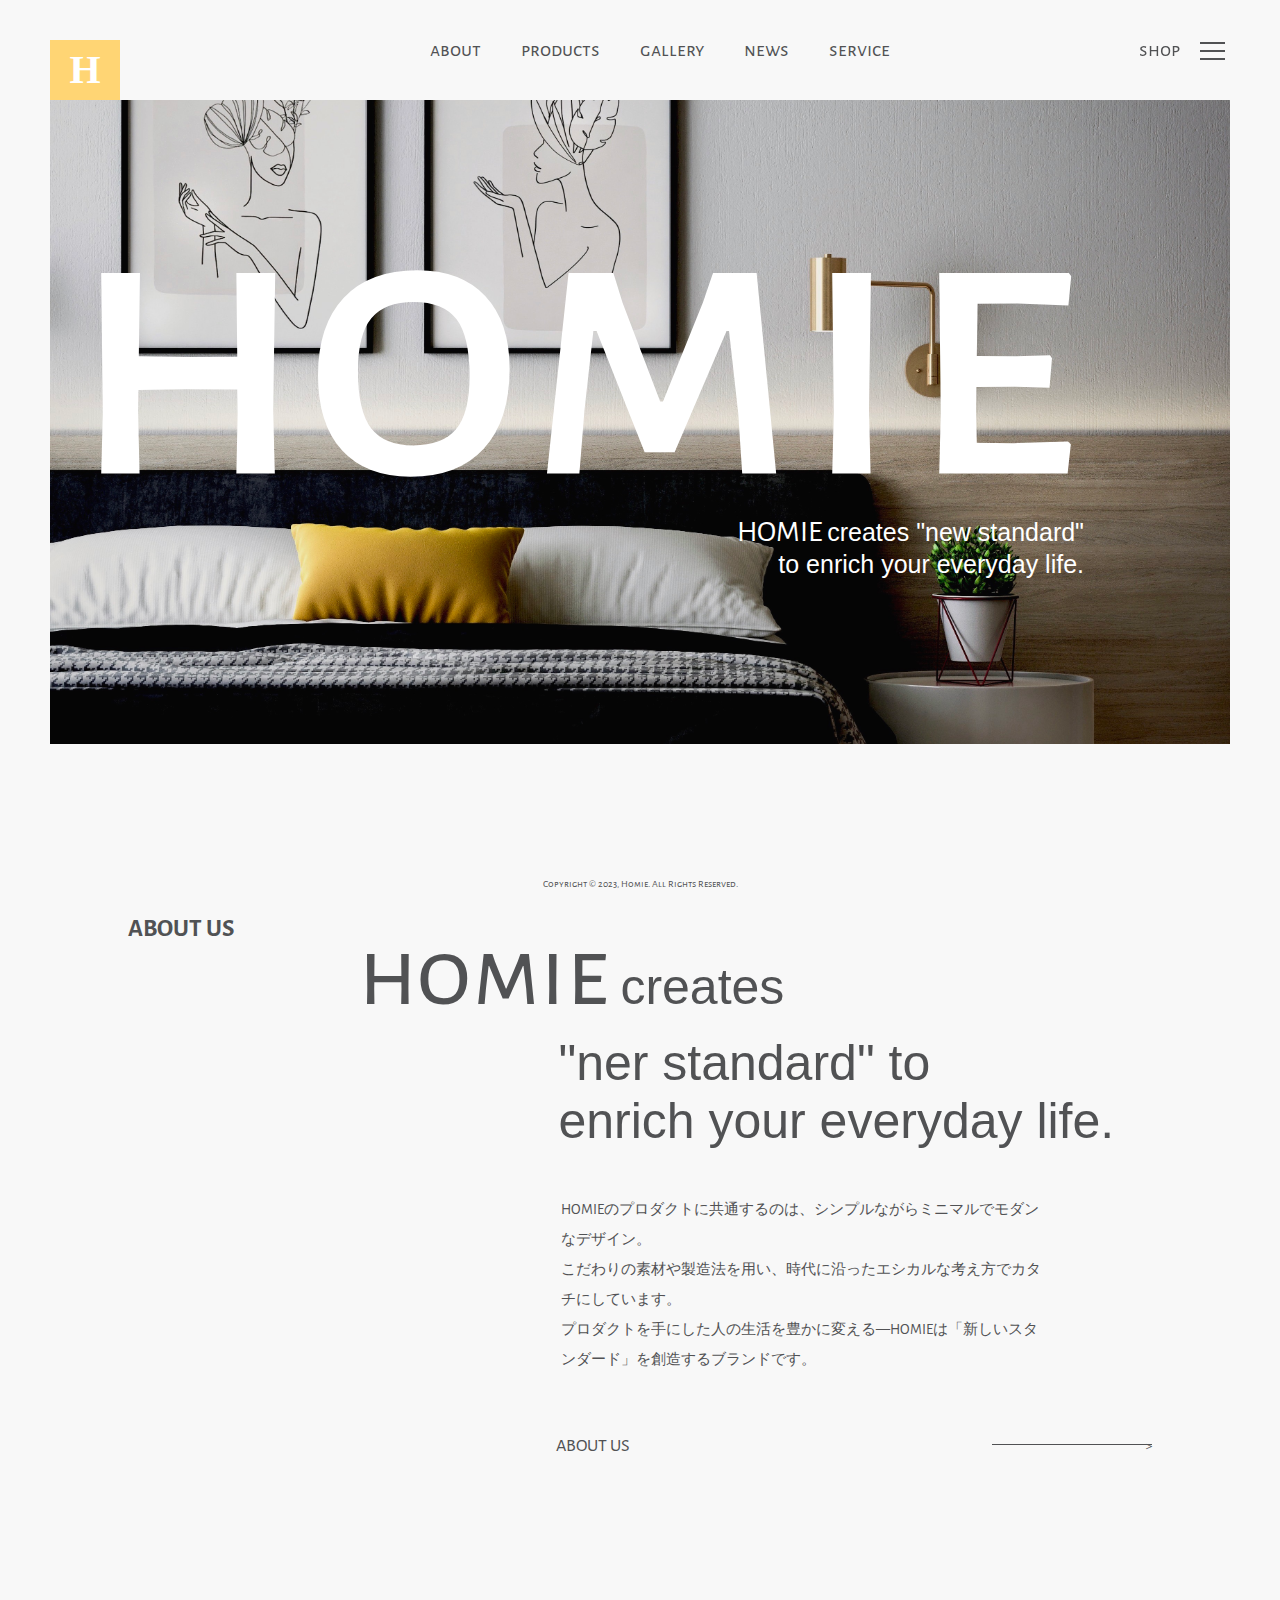
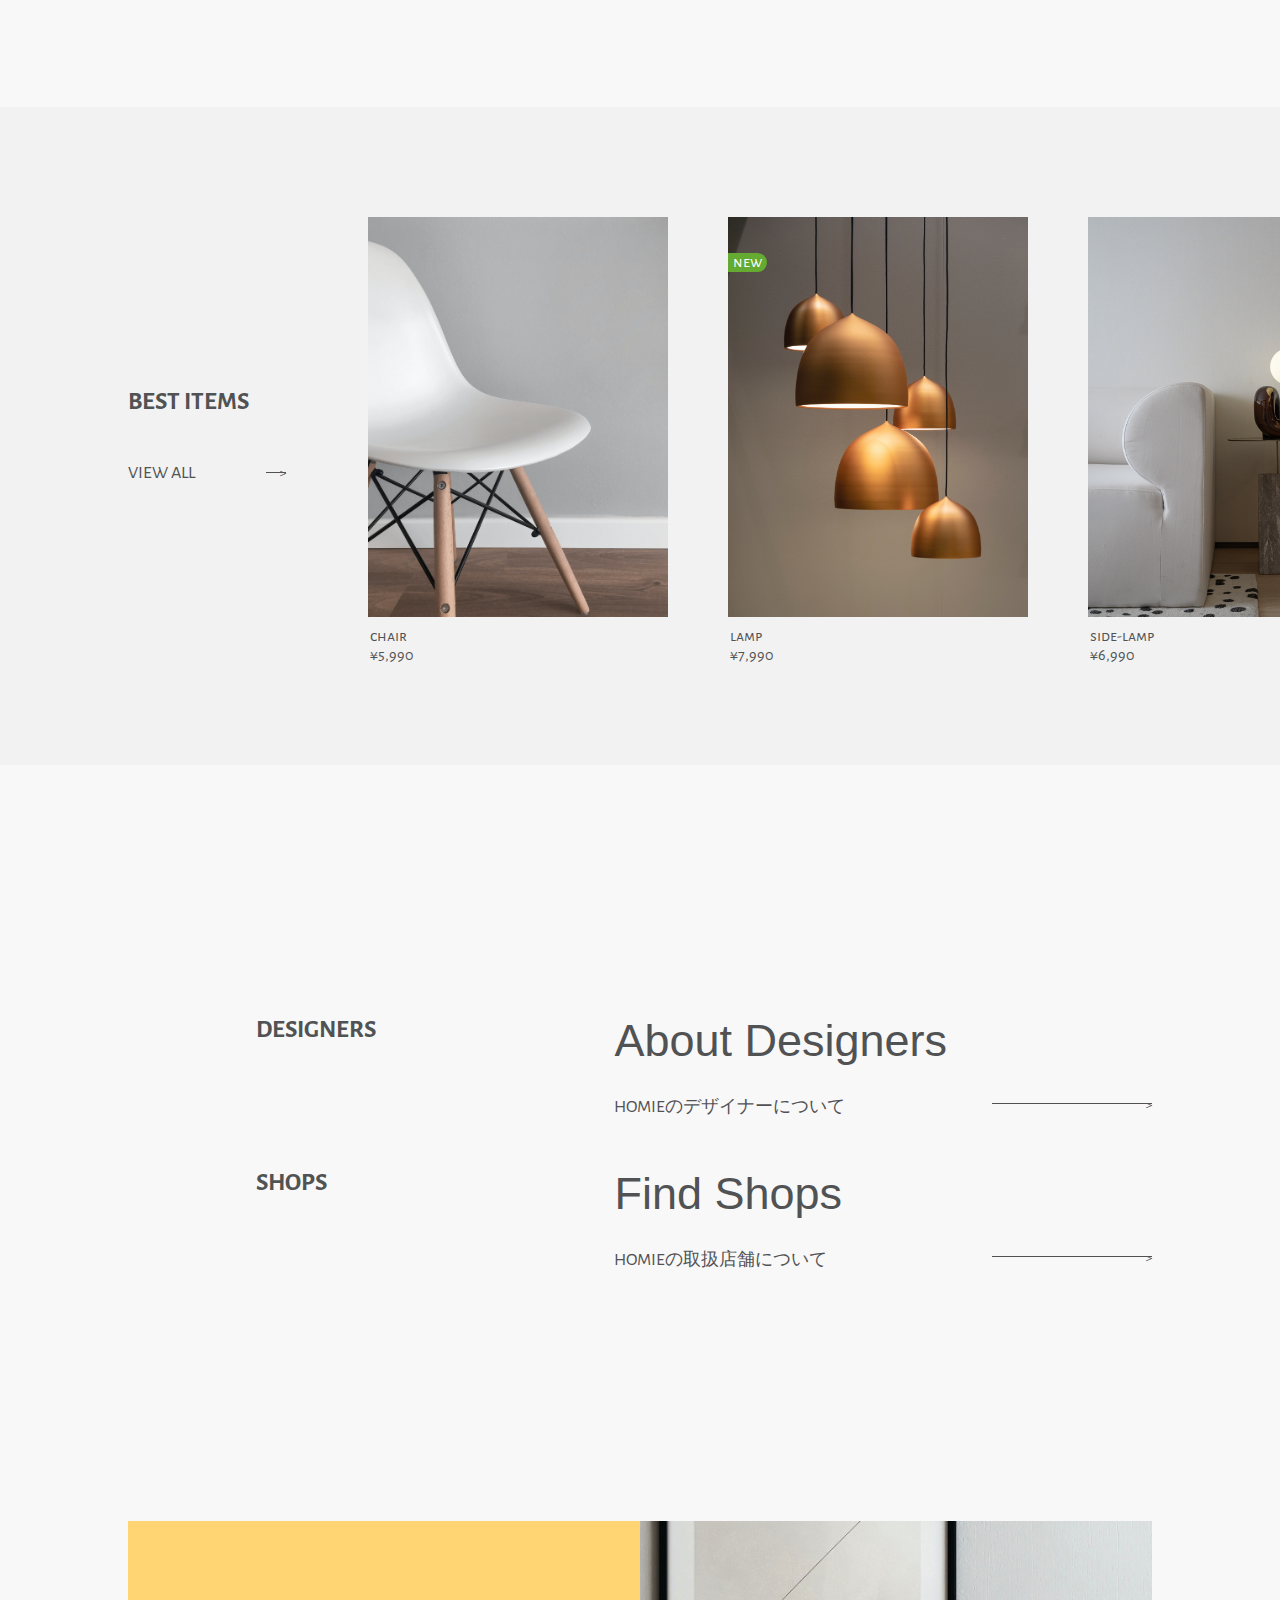
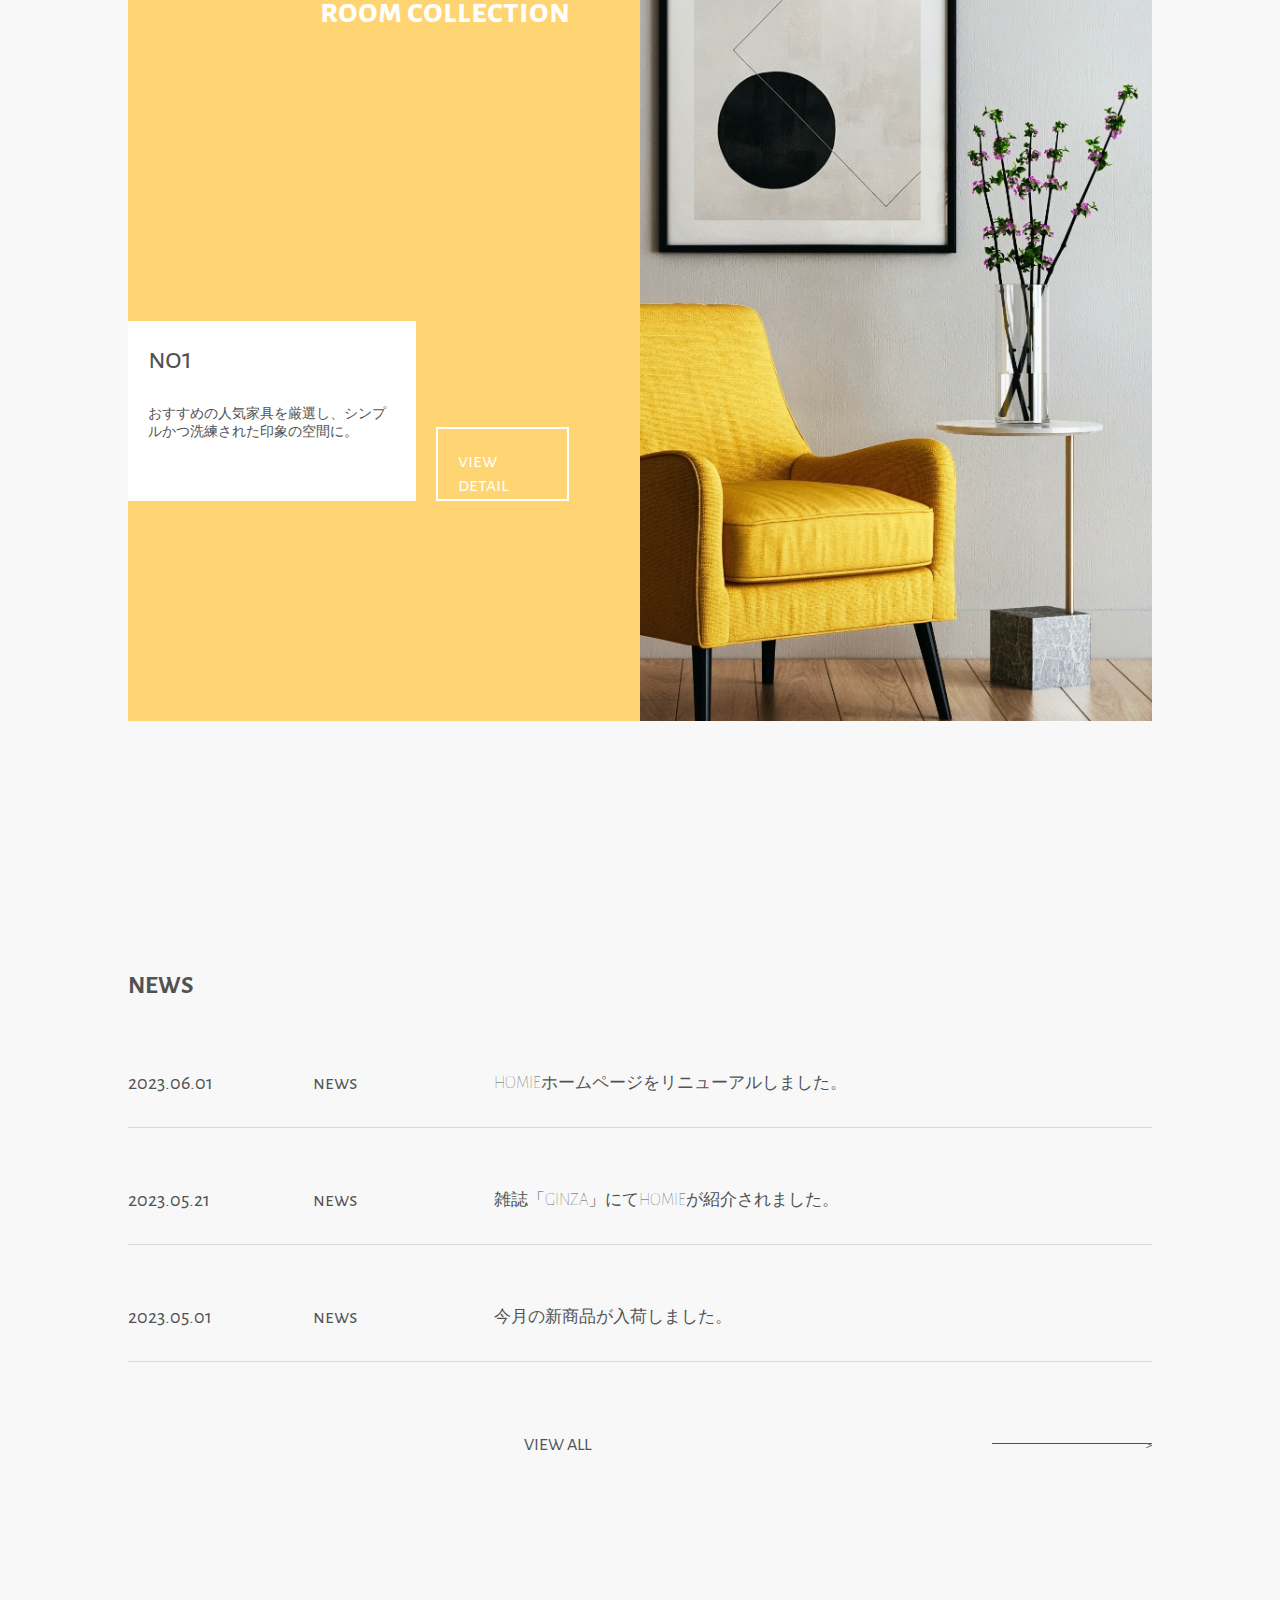
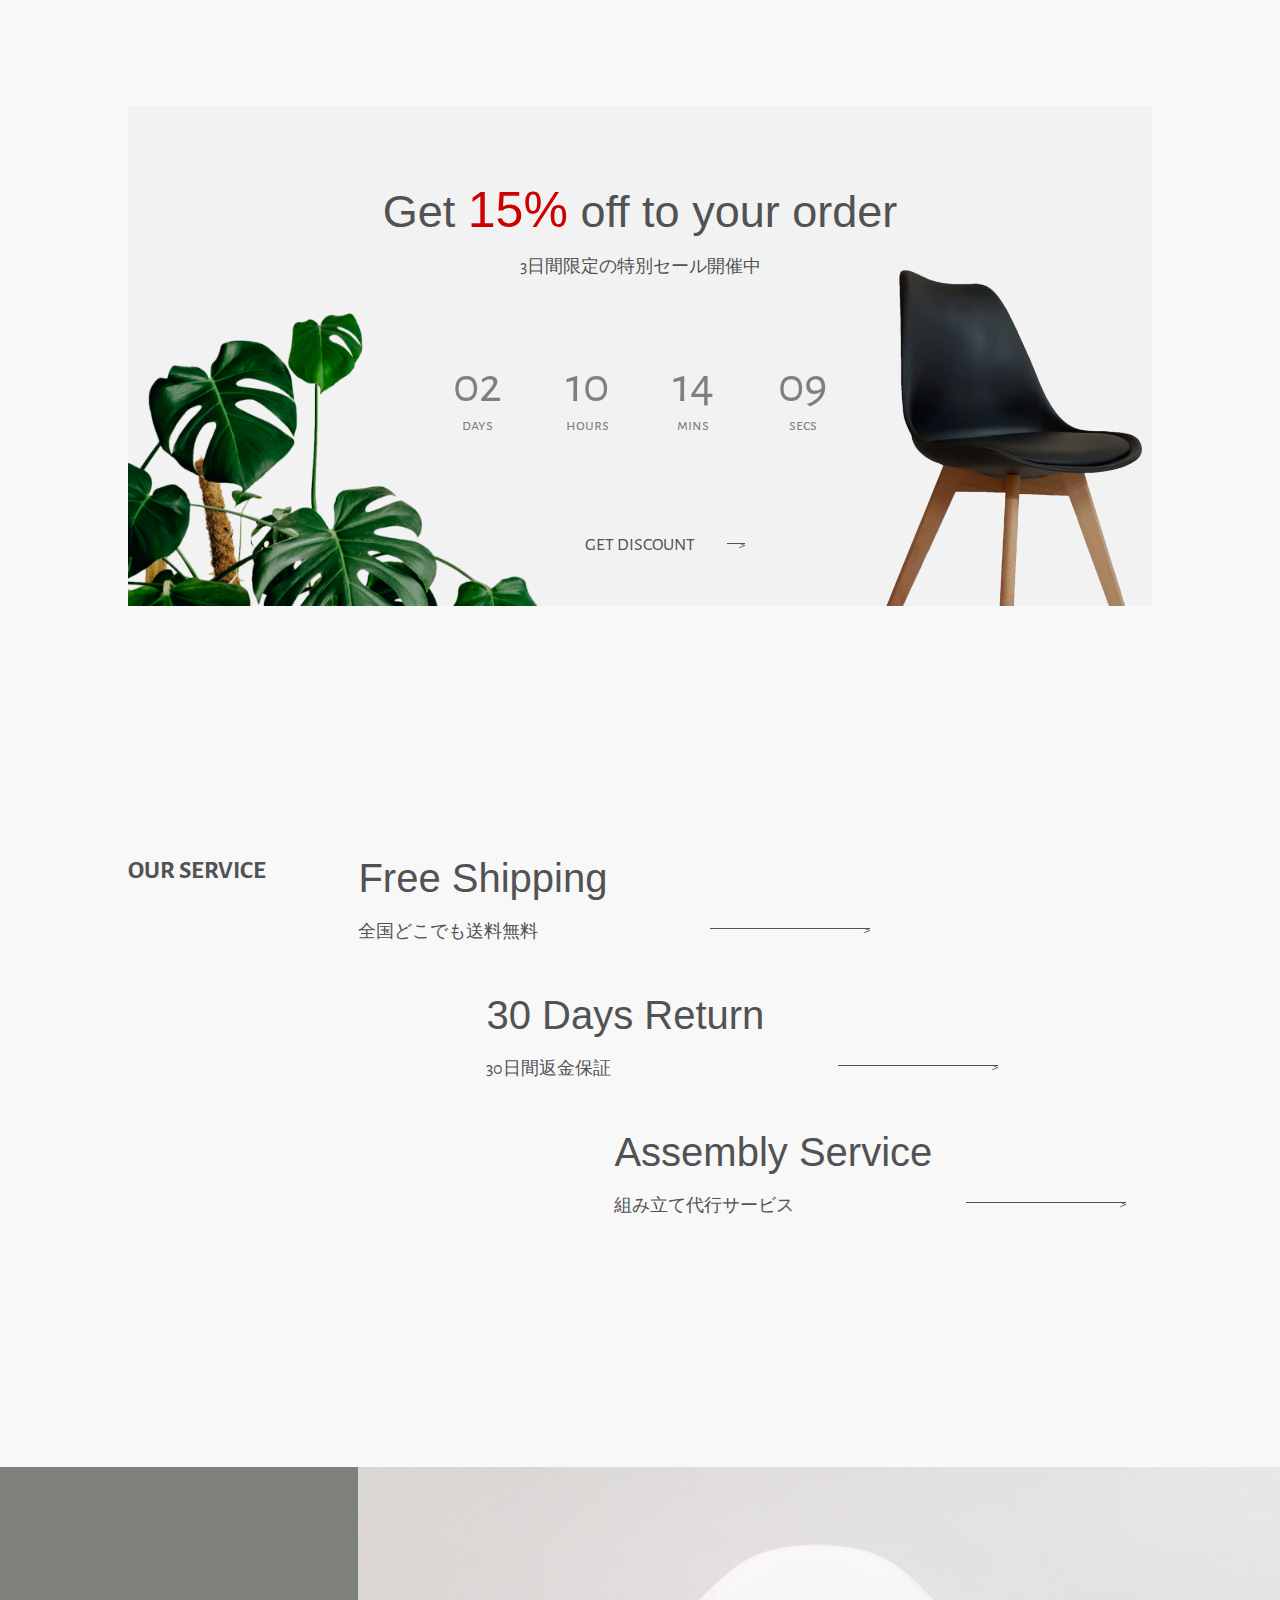
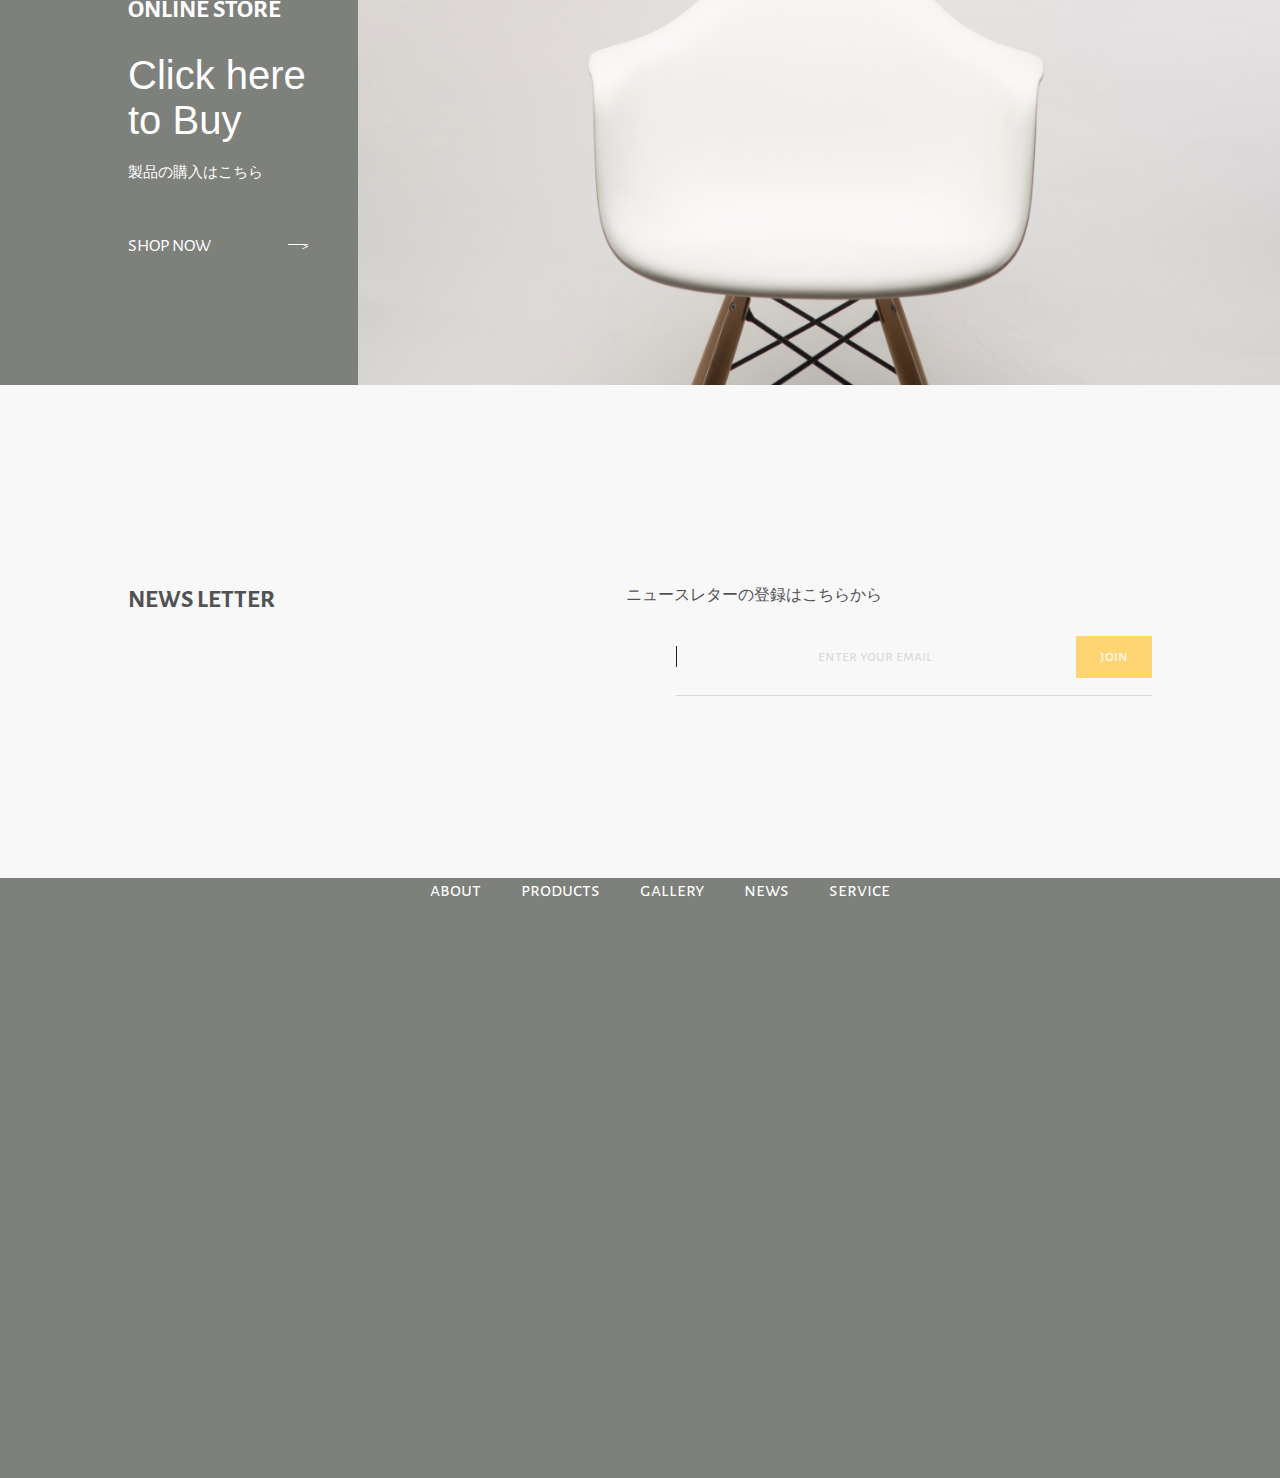
==== commit b522d0a5: "0612" ====
--- a/html/index.html
+++ b/html/index.html
@@ -13,15 +13,15 @@
             <div class="top_logo">H</div>
             <nav>
                 <ul>
-                    <li>about</li>
-                    <li>products</li>
-                    <li>gallery</li>
-                    <li>news</li>
-                    <li>service</li>
+                    <li><a href="#about">about</a></li>
+                    <li><a href="#products">products</a></li>
+                    <li><a href="#gallery">gallery</a></li>
+                    <li><a href="#news">news</a></li>
+                    <li><a href="#service">service</a></li>
                 </ul>
             </nav>
             <div class="menu">
-                <span>shop</span>
+                <span><a href="#store">shop</a></span>
             </div>
             <div class="hamburger">
                 <input type="checkbox" id="menu-btn-check">
@@ -53,23 +53,23 @@
             </div>
             <div class="top_title">
                 <h1>homie</h1>
-                <p>HOMIE <span>creates "new standard"<br>to enrich your everyday life.</span></p>
+                <p>HOMIE <span class="ms_font">creates "new standard"<br>to enrich your everyday life.</span></p>
             </div>
         </section>
 
         <!-- 2.ABOUT US -->
-        <section class="wrapper about">
+        <section class="wrapper about" id="about">
             <div>
                 <h2>ABOUT US</h2>
             </div>
             <div class="container">
                 <p class="first_line">
-                    <span class="about_title">homie</span><span class="about_font">creates</span>
+                    <span class="about_title">homie</span><span class="ms_font">creates</span>
                 </p>
-                <p class="second_line">
+                <p class="second_line ms_font">
                     "ner standard" to
                 </p>
-                <p class="last_line">
+                <p class="last_line ms_font">
                     enrich your everyday life. 
                 </p>
                 <p class="about_detail">
@@ -90,7 +90,7 @@
         </section>
 
         <!-- 3.BEST ITEMS -->
-        <section class="best_items">
+        <section class="best_items" id="products">
             <div class="head">
                 <h2>BEST ITEMS</h2>
                 <div class="best_items_btn">
@@ -180,14 +180,14 @@
         </section>
 
         <!-- 6.GALLERY -->
-        <section class="wrapper room_container">
+        <section class="wrapper gallery" id="gallery">
             <div id="toggleButton"><i class="fa-solid fa-chevron-right"></i></div>
             <div id="page">
-                <div class="room_content">
+                <div class="gallery_content">
                     <p>room collection</p>
-                    <div class="room_box">
-                        <div class="detail_outer">
-                            <div class="detail_head">no1</div>
+                    <div class="gallery_box">
+                        <div class="gallery_box_inner">
+                            <span>no1</span>
                             <div class="detail">おすすめの人気家具を厳選し、シンプルかつ洗練された印象の空間に。</div>
                         </div>
                         <div class="room_btn">view detail</div>
@@ -196,11 +196,11 @@
                 <img src="../img/design1.jpg">
             </div>
             <div id="page2">
-                <div class="room_content">
+                <div class="gallery_content">
                     <p>room collection</p>
-                    <div class="room_box">
-                        <div class="detail_outer">
-                            <div class="detail_head">no2</div>
+                    <div class="gallery_box">
+                        <div class="gallery_box_inner">
+                            <span>no2</span>
                             <div class="detail">アクセントとなる豊富なカラーの家具にインテリアグリーンをプラスした、個性的かつまとまりのあるお部屋。</div>
                         </div>
                         <div class="room_btn">view detail</div>
@@ -209,12 +209,12 @@
                 <img src="../img/design2.jpg">
             </div>
             <div id="page3">
-                <div class="room_content">
+                <div class="gallery_content">
                     <p>room collection</p>
-                    <div class="room_box">
+                    <div class="gallery_box">
                         <div class="room_btn">view detail</div>
-                        <div class="detail_outer">
-                            <div class="detail_head">no3</div>
+                        <div class="gallery_box_inner">
+                            <span>no3</span>
                             <div class="detail">テーマは「和モダン」。スタイリッシュな家具に和テイストの小物やインテリアを組み合わせました。</div>
                         </div>
                     </div>
@@ -224,30 +224,42 @@
         </section>
 
         <!-- 7.NEWS -->
-        <section class="wrapper news">
+        <section class="wrapper news" id="news">
             <div>
                 <h2>NEWS</h2>
             </div>
             <ul>
                 <li>
                     <div class="news_inner">
-                        <time class="news_date" datetime="2023-06-01">2023.06.01</time>
-                        <div class="news_category">news</div>
-                        <h4>HOMIEホームページをリニューアルしました。</h4>
+                        <div class="news_head">
+                            <time datetime="2023-06-01">2023.06.01</time>
+                            <div class="news_category">news</div>
+                        </div>
+                        <h4>HOMIEホームページをリニューアルしました。
+                            <i class="fa-sharp fa-solid fa-arrow-up-right-from-square" style="font-size: 14px;cursor: pointer;"></i>
+                        </h4>
                     </div>
                 </li>
                 <li>
                     <div class="news_inner">
-                        <time class="news_date" datetime="2023-05-21">2023.05.21</time>
-                        <div class="news_category">news</div>
-                        <h4>雑誌「GINZA」にてHOMIEが紹介されました。</h4>
+                        <div class="news_head">
+                            <time datetime="2023-05-21">2023.05.21</time>
+                            <div class="news_category">news</div>
+                        </div>
+                        <h4>雑誌「GINZA」にてHOMIEが紹介されました。
+                            <i class="fa-sharp fa-solid fa-arrow-up-right-from-square" style="font-size: 14px;cursor: pointer;"></i>
+                        </h4>
                     </div>
                 </li>
                 <li>
                     <div class="news_inner">
-                        <time class="news_date" datetime="2023-05-01">2023.05.01</time>
-                        <div class="news_category">news</div>
-                        <h4>今月の新商品が入荷しました。</h4>
+                        <div class="news_head">
+                            <time datetime="2023-05-01">2023.05.01</time>
+                            <div class="news_category">news</div>
+                        </div>
+                        <h4>今月の新商品が入荷しました。
+                            <i class="fa-sharp fa-solid fa-arrow-up-right-from-square" style="font-size: 14px;cursor: pointer;"></i>
+                        </h4>
                     </div>
                 </li>
             </ul>
@@ -263,13 +275,13 @@
         </section>
 
         <!-- 8.DISCOUNT -->
-        <section class="wrapper discount_container">
+        <section class="wrapper discount">
             <div>
                 <img src="../img/plant.PNG" alt="ディスカウント商品イメージ画像" class="img_left">
                 <img src="../img/chair_2.PNG" alt="ディスカウント商品イメージ画像" class="img_right">
             </div>
             <div class="discount_head">
-                <h2>Get <span>15%</span> off to your order</h2>
+                <h2 class="ms_font">Get <span>15%</span> off to your order</h2>
                 <div class="discount_detail">3日間限定の特別セール開催中</div>
             </div>
             <div class="countdown">
@@ -290,13 +302,13 @@
         </section>
 
         <!-- 9.OUR SERVICE -->
-        <section class="wrapper service">
+        <section class="wrapper service" id="service">
             <div class="head">
                 <h2>OUR SERVICE</h2>
             </div>
             <div class="container">
                 <div class="service_content">
-                    <span>Free Shipping</span>
+                    <span class="ms_font">Free Shipping</span>
                     <div class="btn">
                         <p>全国どこでも送料無料</p>
                         <div class="arrow">
@@ -308,7 +320,7 @@
                     </div>
                 </div>
                 <div class="service_content">
-                    <span>30 Days Return</span>
+                    <span class="ms_font">30 Days Return</span>
                     <div class="btn">
                         <p>30日間返金保証</p>
                         <div class="arrow">
@@ -320,7 +332,7 @@
                     </div>
                 </div>
                 <div class="service_content">
-                    <span>Assembly Service</span>
+                    <span class="ms_font">Assembly Service</span>
                     <div class="btn">
                         <p>組み立て代行サービス</p>
                         <div class="arrow">
@@ -335,10 +347,10 @@
         </section>
 
         <!-- 10.ONLINE STORE -->
-        <section class="store">
+        <section class="store" id="store">
             <div class="head">
                 <h2>ONLINE STORE</h2>
-                <div class="store_sub_title">Click here<br>to Buy</div>
+                <div class="store_sub_title ms_font">Click here<br>to Buy</div>
                 <div class="store_detail">製品の購入はこちら</div>
                 <div class="btn">
                     <p>SHOP NOW</p>
@@ -369,8 +381,19 @@
             </div>
         </section>
 
+        <footer>
+            <nav>
+                <ul>
+                    <li><a href="#about">about</a></li>
+                    <li><a href="#products">products</a></li>
+                    <li><a href="#gallery">gallery</a></li>
+                    <li><a href="#news">news</a></li>
+                    <li><a href="#service">service</a></li>
+                </ul>
+            </nav>
+            <div class="copyright">Copyright ©︎ 2023, Homie. All Rights Reserved.</div>
+        </footer>
+
         <script src="../js/script.js"></script>
     </body>
-    
-    <iframe id="footer" src="footer.html" frameborder="0" width="100%"></iframe>
 </html>--- a/css/base.css
+++ b/css/base.css
@@ -14,6 +14,16 @@
 }
 body::-webkit-scrollbar {
     display: none;
+}
+a {
+    text-decoration: none;
+    cursor: default;
+    color: inherit;
+}
+a:hover {
+    text-decoration: none;
+    cursor: default;
+    color: inherit;
 }
 .wrapper {
     margin: 250px 10%;
@@ -49,6 +59,7 @@
     height: 20px;
     right: 0;
     line-height: 0;
+    cursor: pointer;
 }
 .arrow_bar {
     width: 16rem;
@@ -66,6 +77,12 @@
 }
 #footer {
     height: 150px;
+}
+ul {
+    list-style: none;
+}
+.ms_font {
+    font-family:'メイリオ','ヒラギノ角ゴ Pro W3','ＭＳ Ｐゴシック',sans-serif;
 }
 
 /**
@@ -83,7 +100,7 @@
     position: absolute;
     top: 40px;
     font-family: Quicksand;
-    background: #FFD768;
+    background: #FFD574;
     width: 70px;
     color: white;
     font-weight: bold;
@@ -95,16 +112,19 @@
 }
 header ul {
     display: flex;
-    list-style: none;
     justify-content: center;
 }
 header li {
     margin: 0 2rem;
     text-align: center;
-    cursor: pointer;
-}
-header li:hover {
-    color: #FFD768;
+}
+header li a, .menu a {
+    padding-bottom: 10px;
+}
+header li a:hover, .menu a:hover {
+    color: #FFD574;
+    cursor: pointer;
+    border-bottom: 1px solid;
 }
 .menu {
     position: fixed;
@@ -163,7 +183,6 @@
 }
 .menu-content ul li {
     border-bottom: solid 1px #f1f2ed;
-    list-style: none;
 }
 .menu-content ul li a {
     display: block;
@@ -220,12 +239,14 @@
 }
 .top span {
     font-size: 25px;
-    font-family:'メイリオ','ヒラギノ角ゴ Pro W3','ＭＳ Ｐゴシック',sans-serif;
 }
 
 /**
  * 2.ABOUT US
  */
+#about {
+    scroll-margin-top: 150px;
+}
 .about {
     display: flex;
 }
@@ -236,9 +257,8 @@
     font-size: 100px;
     margin-right: 10px;
 }
-.about_font, .second_line, .last_line {
+.first_line, .second_line, .last_line {
     font-size: 50px;
-    font-family:'メイリオ','ヒラギノ角ゴ Pro W3','ＭＳ Ｐゴシック',sans-serif;
 }
 .second_line, .last_line {
     margin-left: 4em;
@@ -252,6 +272,9 @@
 /**
  *  3.BEST ITEMS
  */
+#products {
+    scroll-margin-top: 150px;
+}
 .best_items {
     background-color: #F2F2F2;
     padding: 100px 0;
@@ -292,13 +315,16 @@
 .best_items_content p {
     padding-top: 0;
     padding-left: 2em;
-    font-size: 1.5rem;
+    font-size: 16px;
 }
 .best_items_content span {
     text-decoration: line-through;
     padding-left: 5px;
     color: #515254;
 }
+.best_items_content:first-child {
+    margin-left: -2em;
+}
 .new_item_tag {
     position: absolute;
     top: 10%;
@@ -314,7 +340,7 @@
 }
 
 /**
- * 4.DESIGNERs, 5.SHOPS
+ * 4.DESIGNERS, 5.SHOPS
  */
 .designer {
     margin-bottom: -200px;
@@ -335,7 +361,10 @@
 /**
  * 6.GALLERY
  */
- .room_container {
+#gallery {
+    scroll-margin-top: 150px;
+}
+.gallery {
     position: relative;
     height: 80em;
     margin-top: 130px;
@@ -347,38 +376,38 @@
     height: 100%;
     width: 100%;
 }
-.room_container img {
+.gallery img {
     object-fit: cover;
     width: 50%;
 }
-.room_content {
+.gallery_content {
     width: 50%;
 }
-#page .room_content {
-    background-color: #FFD768;
-}
-#page2 .room_content {
+#page .gallery_content {
+    background-color: #FFD574;
+}
+#page2 .gallery_content {
     background-color: #007394;
 }
-#page3 .room_content {
+#page3 .gallery_content {
     background-color: #948779;
 }
-.room_content p {
+.gallery_content p {
     color: white;
     font-size: 35px;
     font-weight: bold;
     margin: 2em;
     text-align: right;
 }
-#page2 .room_content P {
+#page2 .gallery_content P {
     bottom: 0;
     position: absolute;
     right: 50%;
 }
-#page3 .room_content P {
+#page3 .gallery_content P {
     text-align: left;
 }
-.room_box {
+.gallery_box {
     position: absolute;
     display: flex;
     align-items: flex-end;
@@ -386,17 +415,17 @@
     right: 55%;
     font-size: 20px;
 }
-#page2 .room_box {
+#page2 .gallery_box {
     top: 15%;
 }
-.detail_outer {
+.gallery_box_inner {
     background-color: white;
     height: 7em;
     width: 13em;
     padding: 1em;
     font-size: 1em;
 } 
-.detail_head {
+.gallery_box span {
     font-size: 1.5em;
 }
 .detail {
@@ -418,7 +447,7 @@
     font-weight: bold;
 }
 #page .room_btn:hover {
-    color: #FFD768;
+    color: #FFD574;
 }
 #page2 .room_btn:hover {
     color: #007394;
@@ -445,12 +474,18 @@
 /**
  * 7.NEWS
  */
+#news {
+    scroll-margin-top: 150px;
+}
 .news_inner {
     display: flex;
     position: relative;
 }
+.news_head {
+    width: 18vw;
+    display: flex;
+}
 .news ul {
-    list-style: none;
     padding: 0;
 }
 .news li {
@@ -465,14 +500,17 @@
     left: 0;
     background-color: #d9d9d9;
 }
-.news_date, .news_category {
+time, .news_category {
     width: 12vw;
     font-size: 2em;
+}
+.news_category {
+    text-align: right;
 }
 h4 {
     font-size: 1.7em;
     font-weight: lighter;
-    margin: 0 auto 2em 3em;
+    margin: 0 auto 2em 8em;
     text-align: left;
 }
 .news .btn {
@@ -483,7 +521,7 @@
 /**
  * 8.DISCOUNT
  */
-.discount_container {
+.discount {
     background-color: #F2F2F2;
     height: 500px;
     text-align: center;
@@ -516,7 +554,6 @@
 .discount_head h2 {
     width: 100vw;
     font-size: 45px;
-    font-family: 'メイリオ','ヒラギノ角ゴ Pro W3','ＭＳ Ｐゴシック',sans-serif;
     margin-bottom: 15px;
     font-weight: lighter;
 }
@@ -529,11 +566,11 @@
     top: 50%;
     left: 50%;
     transform: translateX(-50%);
-    font-size: 10px;
+    font-size: 16px;
     color: #7e807c;
 }
 .time {
-    padding: 0 3em;
+    padding: 0 2em;
 }  
 #day, #hour, #min, #sec {
     font-size: 5rem;
@@ -555,7 +592,10 @@
 /**
  * 9.OUR SERVICE
  */
- .service {
+#service {
+    scroll-margin-top: 150px;
+}
+.service {
     display: flex;
 }
 .service_content {
@@ -571,7 +611,6 @@
 }
 .service span {
     font-size: 40px;
-    font-family: 'メイリオ','ヒラギノ角ゴ Pro W3','ＭＳ Ｐゴシック',sans-serif;
 }
 .service .btn {
     margin-left: 0;
@@ -581,6 +620,9 @@
 /**
  * 10.ONLINE STORE
  */
+#store {
+    scroll-margin-top: 150px;
+}
 .store {
     display: flex;
     background-color: #7e807c;
@@ -594,7 +636,6 @@
 }
 .store_sub_title {
     font-size: 4em;
-    font-family: 'メイリオ','ヒラギノ角ゴ Pro W3','ＭＳ Ｐゴシック',sans-serif;
     margin: 0.7em 0 0.5em;
 }
 .store_detail {
@@ -635,11 +676,10 @@
 }
 .news_letter p {
     font-size: 16px;
-    margin-right: 265px;
+    margin-right: 270px;
     margin-bottom: 30px;
 }
 .news_letter input {
-    height: 1.5em;
     width: 50%;
     text-align: center;
     font-family: 'Alegreya Sans SC', sans-serif;
@@ -648,14 +688,47 @@
     border-block-start: none;
     border-right: none;
     border-left-width: thin;
+    font-size: 16px;
+}
+.news_letter input:focus {
+    outline: none;
 }
 .news_letter button {
     padding: 0.7em 1.5em;
-    margin-left: 0.5em;
-    background-color: #FFD768;
+    background-color: #FFD574;
     border: none;
     color: white;
-    font-size: 0.75em;
     cursor: pointer;
     font-family: 'Alegreya Sans SC', sans-serif;
-}
+    font-size: 16px;
+}
+
+/**
+ * FOOTER
+ */
+footer nav {
+    color: white;
+    background: #7e807c;
+    height: 30em;
+    font-size: 20px;
+}
+footer ul {
+    display: flex;
+    justify-content: center;
+}
+footer li a {
+    margin: 0 1em;
+    padding-bottom: 10px;
+}
+footer li a:hover {
+    color: #FFD574;
+    cursor: pointer;
+    border-bottom: 1px solid;
+}
+
+.copyright {
+    position: absolute;
+    bottom: 10px;
+    width: 100%;
+    text-align: center;
+}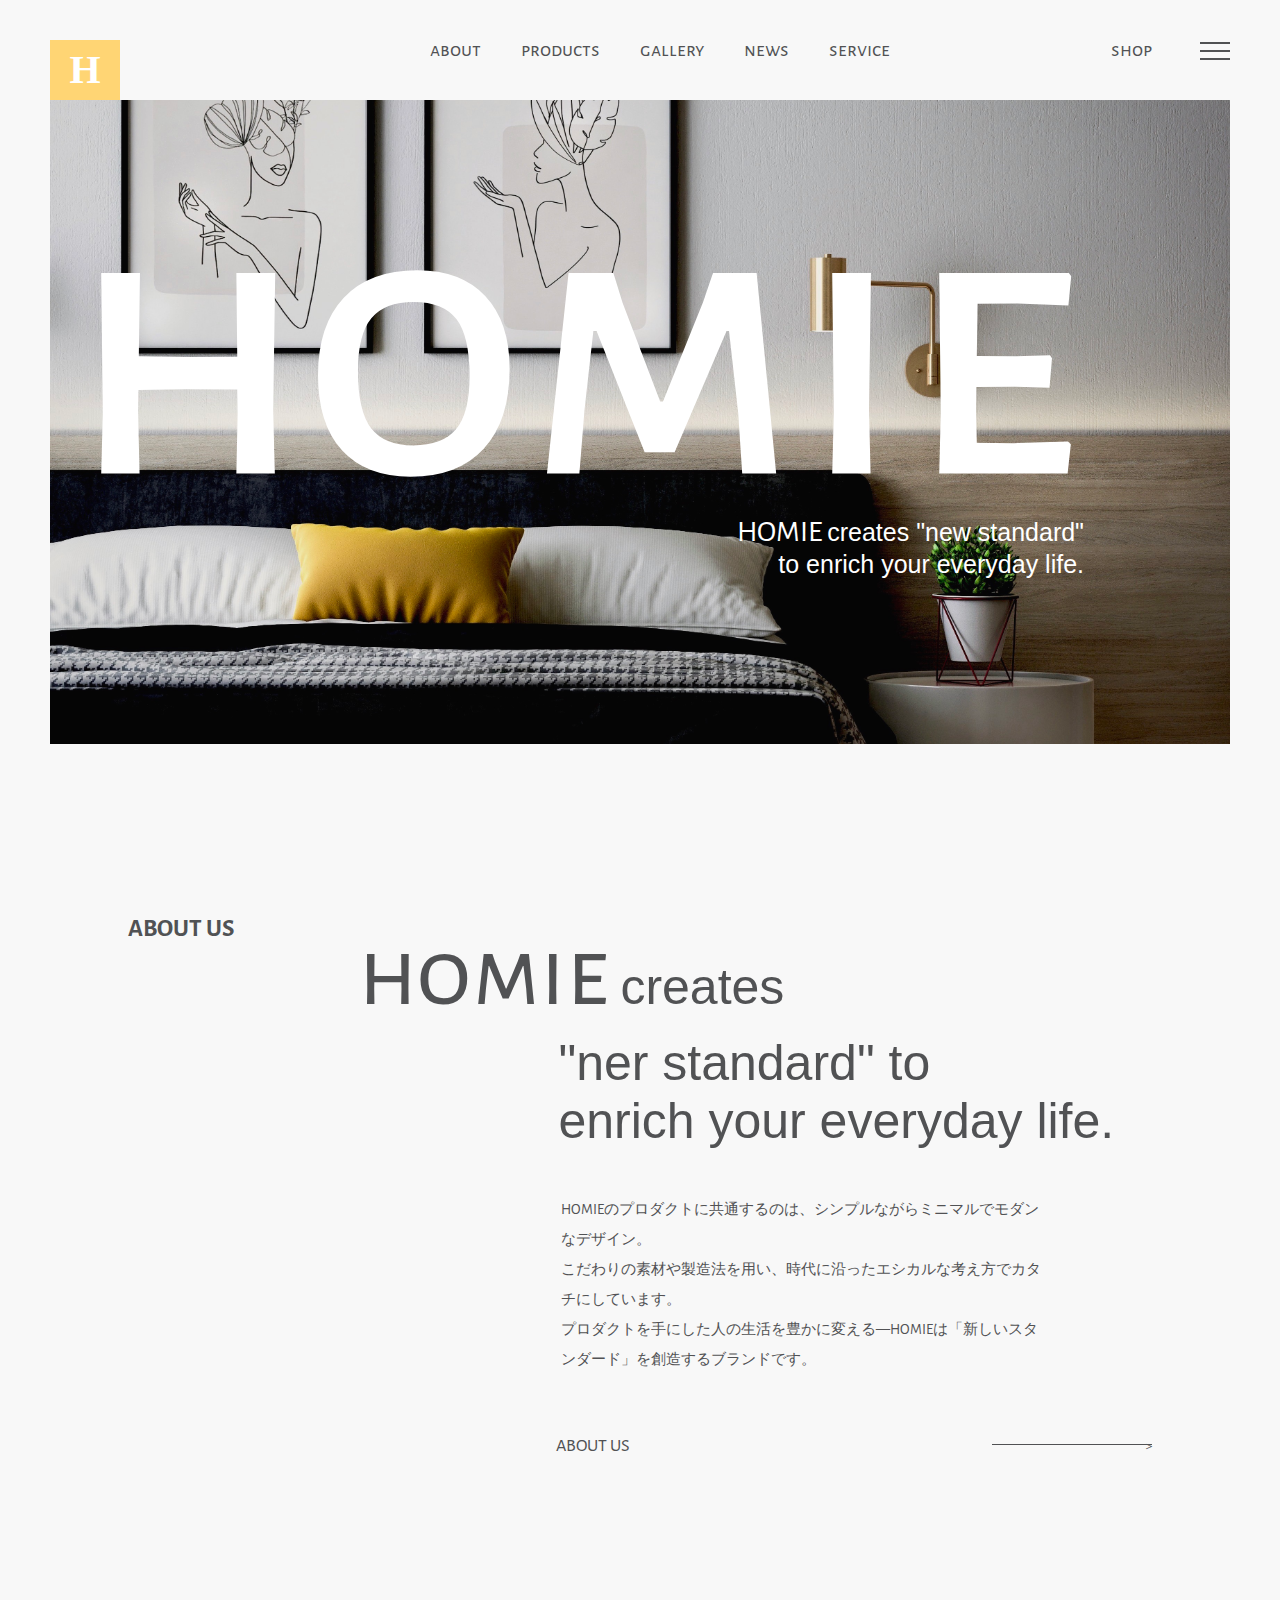
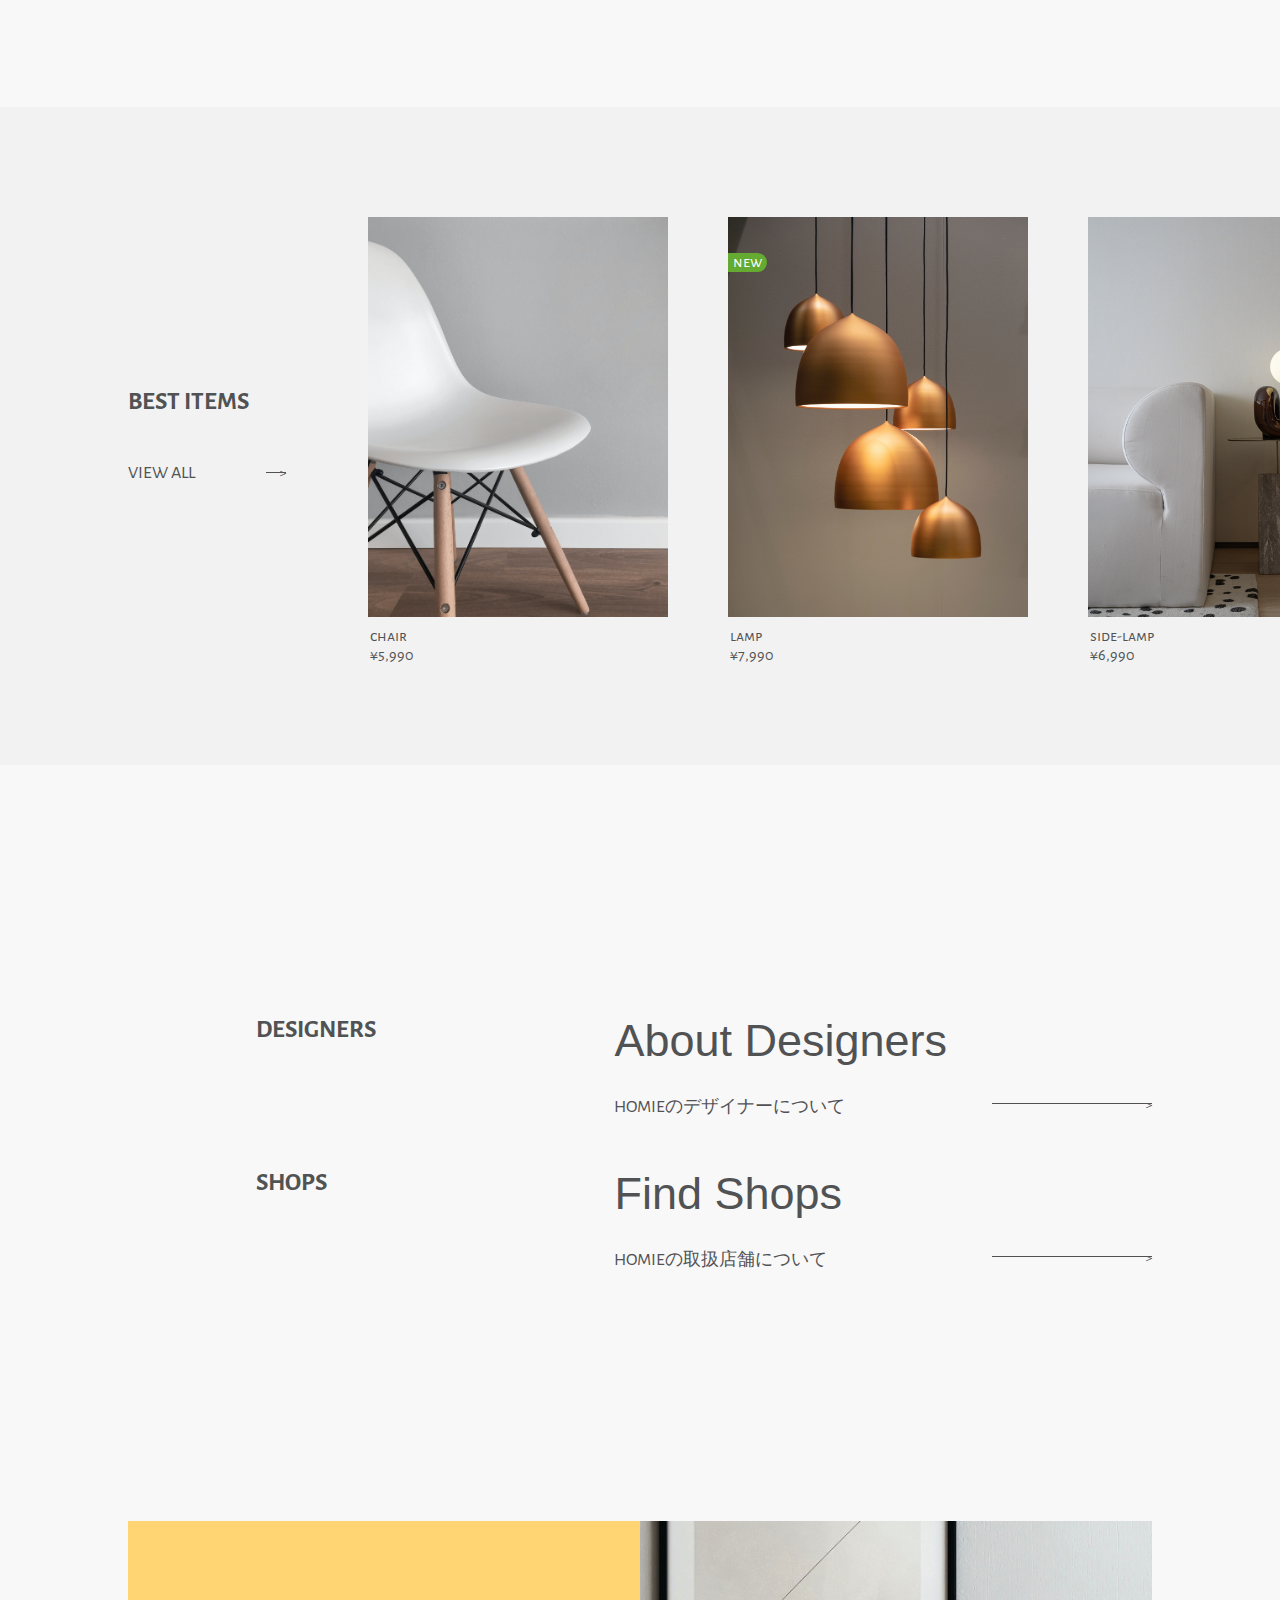
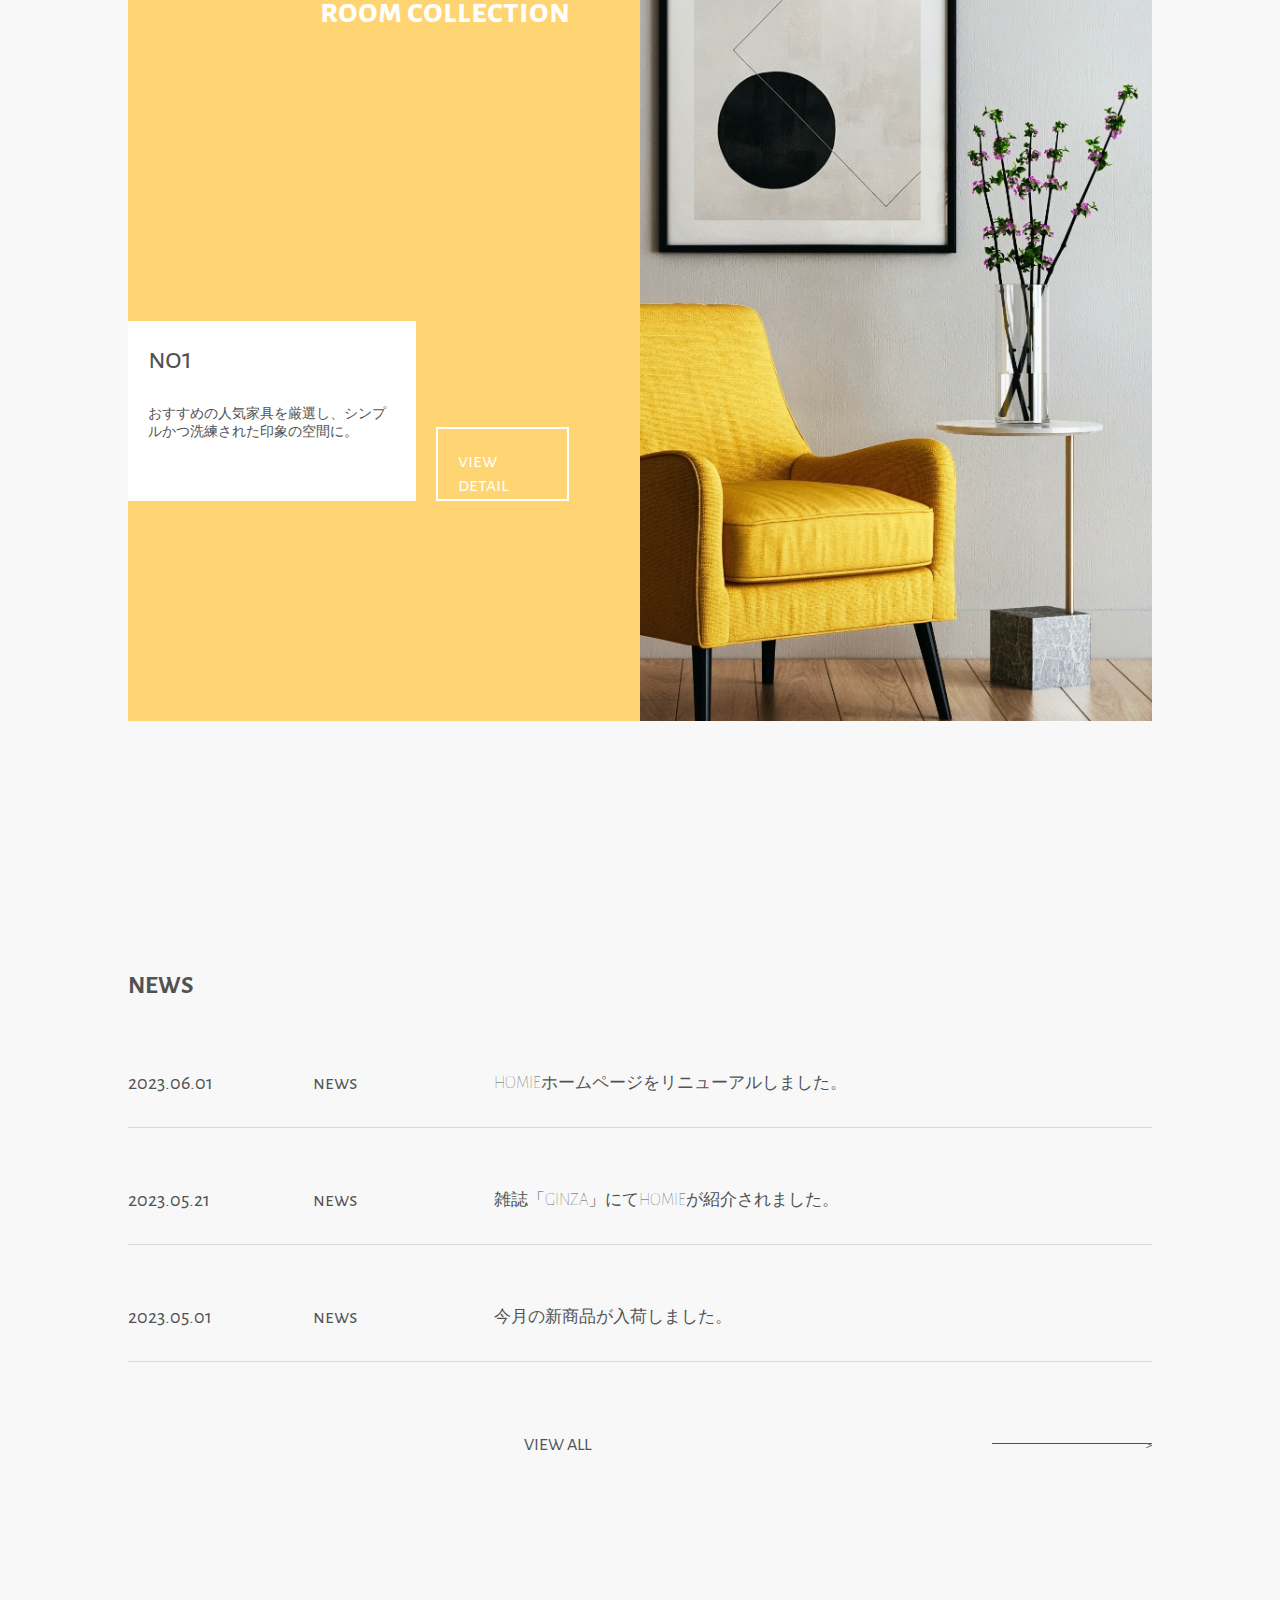
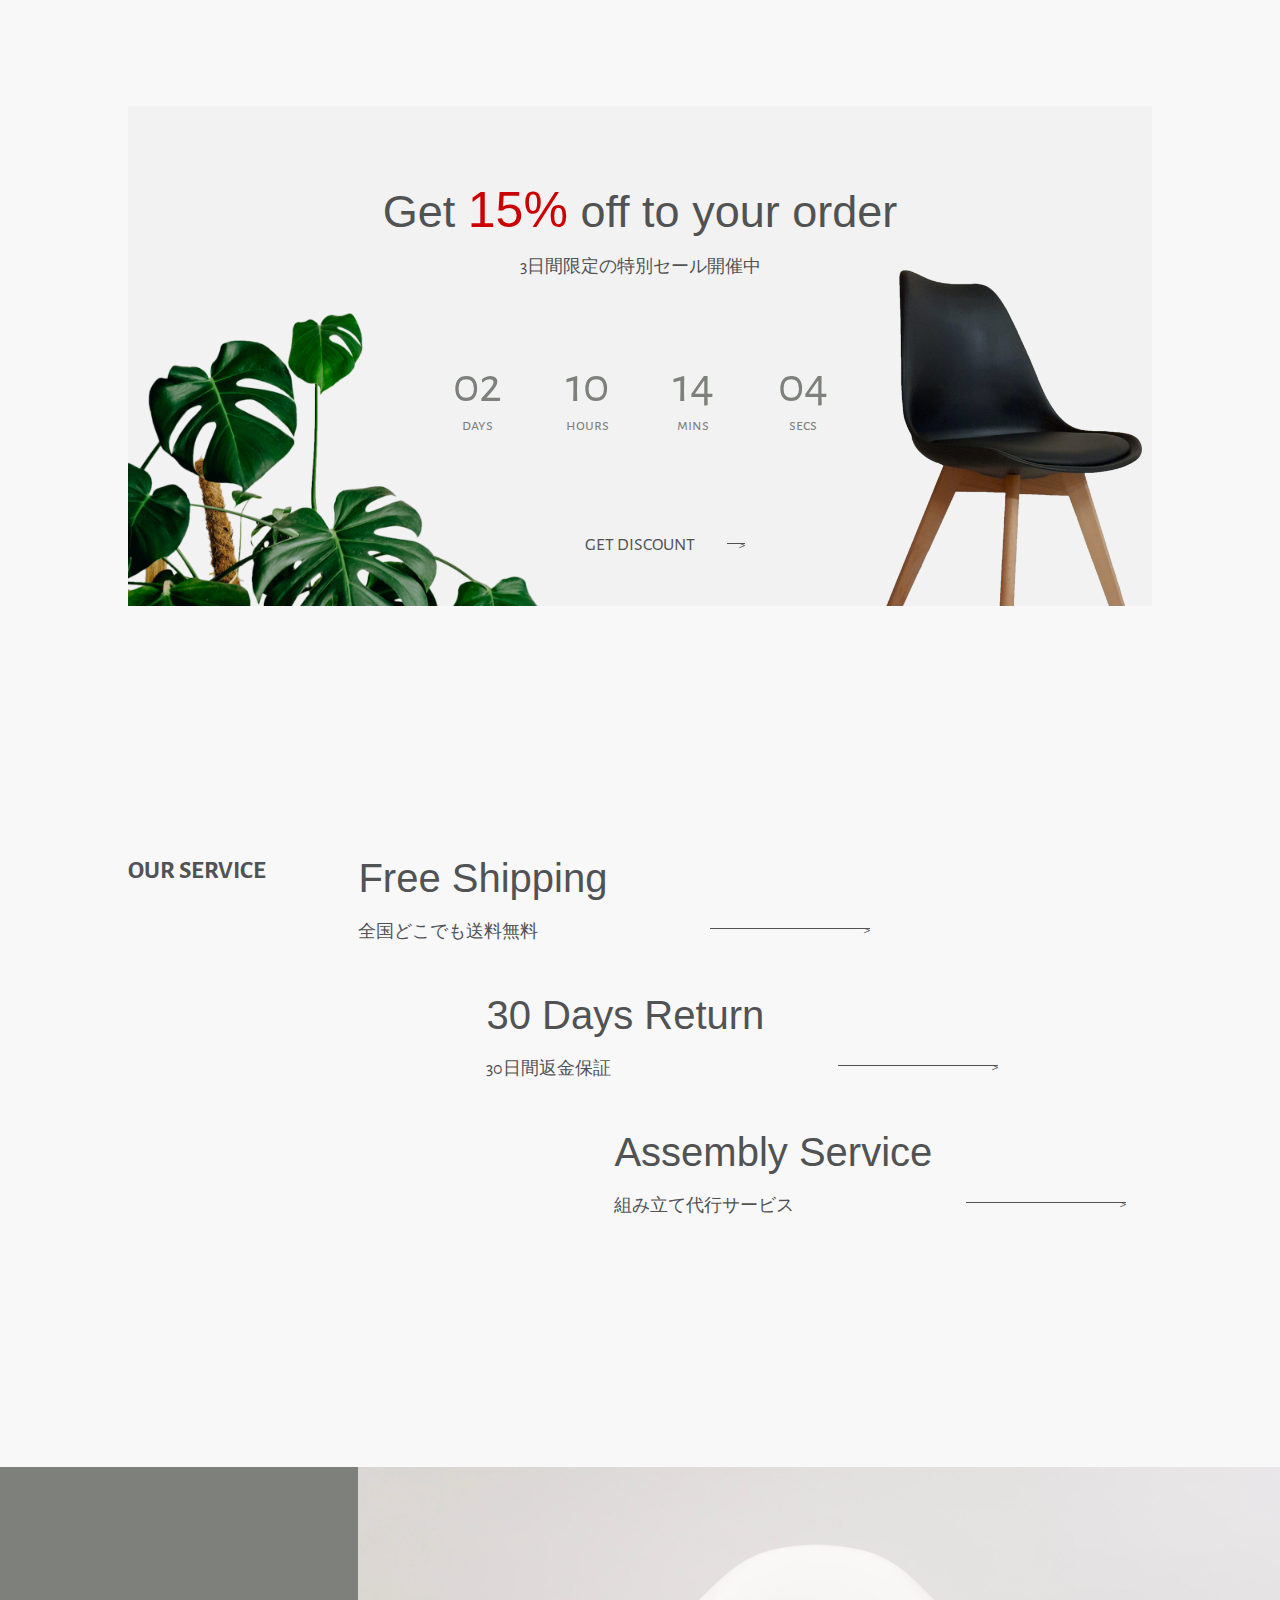
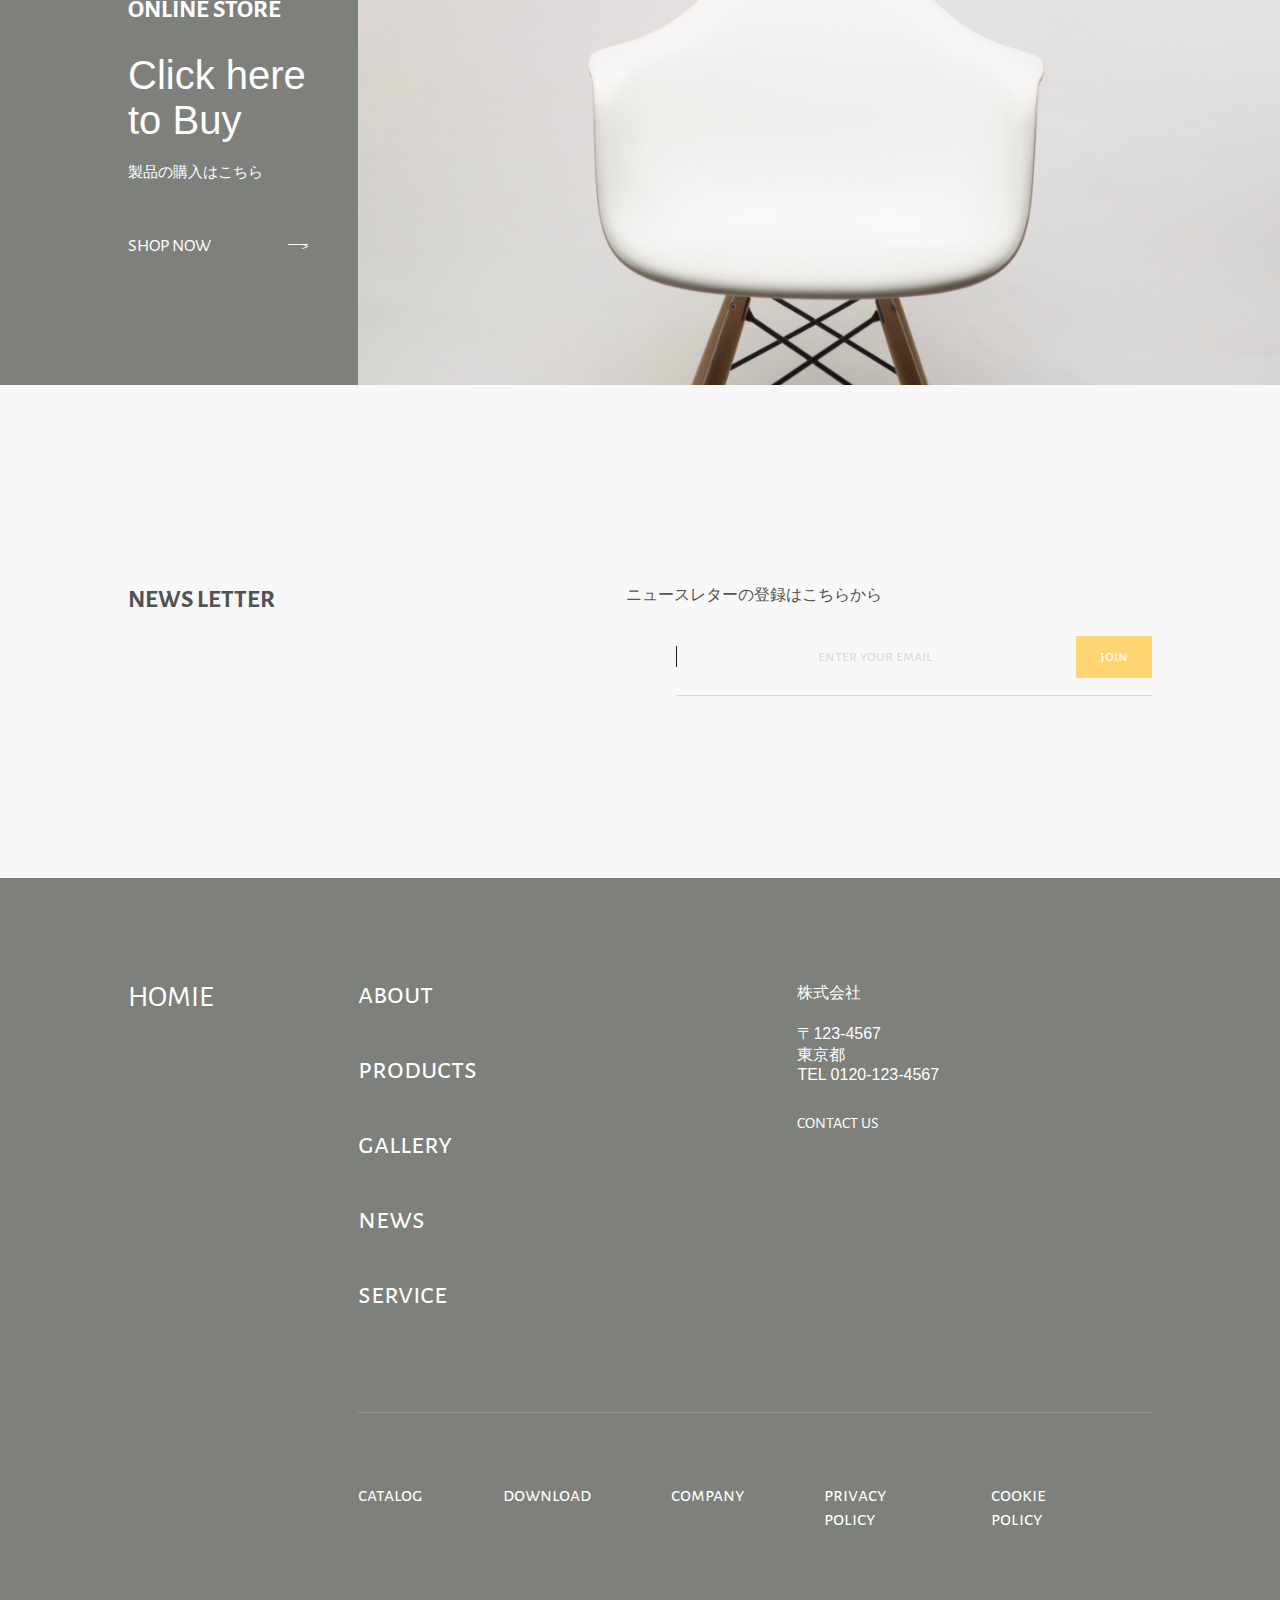
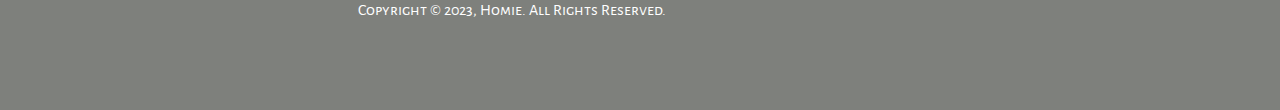
==== commit 29f93ede: "0613" ====
--- a/html/index.html
+++ b/html/index.html
@@ -12,7 +12,7 @@
         <header>
             <div class="top_logo">H</div>
             <nav>
-                <ul>
+                <ul class="header_list">
                     <li><a href="#about">about</a></li>
                     <li><a href="#products">products</a></li>
                     <li><a href="#gallery">gallery</a></li>
@@ -20,34 +20,45 @@
                     <li><a href="#service">service</a></li>
                 </ul>
             </nav>
-            <div class="menu">
+            <div class="store_btn">
                 <span><a href="#store">shop</a></span>
             </div>
             <div class="hamburger">
                 <input type="checkbox" id="menu-btn-check">
-                <label for="menu-btn-check" class="menu-btn"><span></span></label>
-                <div class="menu-content">
-                    <div class="search_btn"><i class="fas fa-search fa-fw"></i></div>
-                    <ul>
-                        <li>
-                            <a href="#">my page</a>
-                        </li>
-                        <li>
-                            <a href="#">categories</a>
-                        </li>
-                        <li>
-                            <a href="#">news</a>
-                        </li>
-                        <li>
-                            <a href="#">contact us</a>
-                        </li>
-                    </ul>
+                <label for="menu-btn-check" class="menu_btn"><span></span></label>
+                <div class="menu_content">
+                    <div class="menu_head">
+                        <p><a href="#top">HOMIE</a></p>
+                    </div>
+                    <div class="menu_right">
+                        <div class="menu_body">
+                            <ul>
+                                <li><a href="#about">about</a></li>
+                                <li><a href="#products">products</a></li>
+                                <li><a href="#gallery">gallery</a></li>
+                                <li><a href="#news">news</a></li>
+                                <li><a href="#service">service</a></li>
+                            </ul>
+                            <p>
+                                online store
+                            </p>
+                        </div>
+                        <div class="menu_bottom">
+                            <ul>
+                                <li>catalog</li>
+                                <li>download</li>
+                                <li>company</li>
+                                <li>privacy policy</li>
+                                <li>cookie policy</li>
+                            </ul>
+                        </div>
+                    </div>
                 </div>
             </div>
         </header>
 
         <!-- 1.TOP -->
-        <section class="top">
+        <section class="top" id="top">
             <div class="top_img">
                 <img src="../img/top.jpg">
             </div>
@@ -382,16 +393,45 @@
         </section>
 
         <footer>
-            <nav>
-                <ul>
-                    <li><a href="#about">about</a></li>
-                    <li><a href="#products">products</a></li>
-                    <li><a href="#gallery">gallery</a></li>
-                    <li><a href="#news">news</a></li>
-                    <li><a href="#service">service</a></li>
-                </ul>
-            </nav>
-            <div class="copyright">Copyright ©︎ 2023, Homie. All Rights Reserved.</div>
+            <div class="footer_head">
+                <p><a href="#top">HOMIE</a></p>
+            </div>
+            <div class="footer_right">
+                <div class="footer_body">
+                    <ul>
+                        <li><a href="#about">about</a></li>
+                        <li><a href="#products">products</a></li>
+                        <li><a href="#gallery">gallery</a></li>
+                        <li><a href="#news">news</a></li>
+                        <li><a href="#service">service</a></li>
+                    </ul>
+                    <div class="footer_address">
+                        <dl>
+                            <dt>株式会社</dt>
+                            <dd>
+                                <address class="ms_font">
+                                    <div>〒123-4567</div>
+                                    <div>東京都</div>
+                                    <div>TEL 0120-123-4567</div>
+                                </address>
+                            </dd>
+                            <dd>
+                                CONTACT US
+                            </dd>
+                        </dl>
+                    </div>
+                </div>
+                <div class="footer_bottom">
+                    <ul>
+                        <li>catalog</li>
+                        <li>download</li>
+                        <li>company</li>
+                        <li>privacy policy</li>
+                        <li>cookie policy</li>
+                    </ul>
+                    <div class="copyright">Copyright ©︎ 2023, Homie. All Rights Reserved.</div>
+                </div>
+            </div>
         </footer>
 
         <script src="../js/script.js"></script>
--- a/css/base.css
+++ b/css/base.css
@@ -22,7 +22,7 @@
 }
 a:hover {
     text-decoration: none;
-    cursor: default;
+    cursor: pointer;
     color: inherit;
 }
 .wrapper {
@@ -95,6 +95,13 @@
     z-index: 99;
     background-color: #f8f8f8;
     width: 100%;
+    top: 0;
+    transition: top 0.8s ease-in-out;
+}
+.unfixed {
+    position: fixed !important;
+    top: -100%;
+    transition: top 0.8s ease-in-out;
 }
 .top_logo {
     position: absolute;
@@ -110,62 +117,63 @@
     line-height: 1.5;
     margin-left: 50px;
 }
-header ul {
+.header_list {
     display: flex;
     justify-content: center;
 }
-header li {
+.header_list li {
     margin: 0 2rem;
     text-align: center;
 }
-header li a, .menu a {
+.header_list li a, .menu a {
     padding-bottom: 10px;
 }
-header li a:hover, .menu a:hover {
+.header_list li a:hover, .menu a:hover {
     color: #FFD574;
-    cursor: pointer;
     border-bottom: 1px solid;
 }
-.menu {
-    position: fixed;
-    right: 100px;
+.store_btn {
+    position: absolute;
+    right: 10%;
     top: 20px;
 }
 /**
  * HAMBURGER MENU
  */
-.menu-btn {
-    position: fixed;
-    top: 50px;
-    right: 80px;
-    display: flex;
+.menu_btn {
+    position: absolute;
+    top: 30px;
+    right: 50px;
     height: 30px;
+    width: 30px;
     z-index: 90;
-}
-.menu-btn span,
-.menu-btn span:before,
-.menu-btn span:after {
+    cursor: pointer;
+    padding-top: 20px;
+}
+.menu_btn span,
+.menu_btn span:before,
+.menu_btn span:after {
     content: '';
     height: 2px;
-    width: 25px;
+    width: 30px;
     background-color: #515254;
     position: absolute;
 }
-.menu-btn span:before {
+.menu_btn span:before {
     bottom: 8px;
 }
-.menu-btn span:after {
+.menu_btn span:after {
     top: 8px;
 }
-#menu-btn-check:checked ~ .menu-btn span {
+#menu-btn-check:checked ~ .menu_btn span {
     background-color: rgba(255, 255, 255, 0);
 }
-#menu-btn-check:checked ~ .menu-btn span::before {
+#menu-btn-check:checked ~ .menu_btn span::before {
     bottom: 0;
     transform: rotate(45deg);
     background-color: white;
 }
-#menu-btn-check:checked ~ .menu-btn span::after {
+#menu-btn-check:checked ~ .menu_btn span::after {
     top: 0;
     transform: rotate(-45deg);
     background-color: white;
@@ -173,41 +181,67 @@
 #menu-btn-check {
     display: none;
 }
-.search_btn {
-    color: #f1f2ed;
-    font-size: 20px;
-    padding: 15px;
-}
-.menu-content ul {
-    padding: 50px 10px 0;
-}
-.menu-content ul li {
-    border-bottom: solid 1px #f1f2ed;
-}
-.menu-content ul li a {
-    display: block;
-    font-size: 15px;
-    color: #f1f2ed;
-    text-decoration: none;
-    padding: 9px 15px 10px 0;
-}
-.menu-content {
+.menu_content {
     width: 100%;
     height: 100%;
     position: fixed;
     top: 0;
     left: 100%;
-    z-index: 80;
     background-color: #888884;
     transition: all 0.5s;
-}
-#menu-btn-check:checked ~ .menu-content {
+    padding: 7vw 10%;
+    color: white;
+    display: flex;
+}
+#menu-btn-check:checked ~ .menu_content {
     left: 0;
 }
+.menu_head {
+    width: 18vw;
+    font-size: 30px;
+    line-height: 2;
+}
+.menu_right {
+    width: calc(100% - 18vw);
+}
+.menu_body {
+    font-size: 40px;
+    display: flex;
+}
+.menu_body ul {
+    line-height: 2;
+    margin-top: -10px;
+    padding: 0;
+}
+.menu_body li a:hover {
+    color: #FFD574;
+}
+.menu_body p {
+    padding-left: 35vw;
+    line-height: 1.5;
+}
+.menu_bottom {
+    margin-top: 50px;
+    padding-top: 50px;
+    border-top: 1px solid #959793;
+    width: calc(100% - 22vw);
+}
+.menu_bottom ul {
+    font-size: 20px;
+    padding-left: 0;
+    display: flex;
+}
+.menu_bottom li {
+    margin-right: 3em;
+    cursor: pointer;
+}
 
 /**
  * 1.TOP
  */
+#top {
+    scroll-margin-top: 150px;
+}
 .top {
     position: relative;
     top: 80px;
@@ -316,11 +350,6 @@
     padding-top: 0;
     padding-left: 2em;
     font-size: 16px;
-}
-.best_items_content span {
-    text-decoration: line-through;
-    padding-left: 5px;
-    color: #515254;
 }
 .best_items_content:first-child {
     margin-left: -2em;
@@ -465,7 +494,6 @@
     top: 50%;
     right: 1%;
     z-index: 1;
-    cursor: pointer;
     color: white;
     text-shadow: 1px 1px 2px #515254;
     z-index: 5;
@@ -526,8 +554,6 @@
     height: 500px;
     text-align: center;
     position: relative;
-    margin-top: 2em;
-    margin-top: 130px;
 }
 .img_left {
     position: absolute;
@@ -706,29 +732,61 @@
 /**
  * FOOTER
  */
-footer nav {
+footer, .footer_body, .footer_bottom ul {
+    display: flex;
+}
+footer {
+    position: relative;
     color: white;
     background: #7e807c;
-    height: 30em;
+    padding: 7vw 10%;
+}
+footer ul {
+    padding: 0;
+}
+.footer_head {
+    width: 18vw;
+    font-size: 30px;
+    line-height: 2;
+}
+.footer_right {
+    width: calc(100% - 18vw);
+}
+.footer_body ul {
+    font-size: 30px;
+    line-height: 2.5;
+    margin-top: -10px;
+}
+.footer_body li a {
+    padding-bottom: 10px;
+}
+.footer_body li a:hover {
+    color: #FFD574;
+    border-bottom: 1px solid;
+}
+.footer_address {
+    padding-left: 25vw;
+    font-size: 16px;
+}
+address {
+    font-style: normal;
+}
+.footer_address dd {
+    margin: 20px 0 30px;
+}
+.footer_bottom {
+    margin-top: 50px;
+    padding-top: 50px;
+    border-top: 1px solid #959793;
+}
+.footer_bottom ul {
     font-size: 20px;
 }
-footer ul {
-    display: flex;
-    justify-content: center;
-}
-footer li a {
-    margin: 0 1em;
-    padding-bottom: 10px;
-}
-footer li a:hover {
-    color: #FFD574;
-    cursor: pointer;
-    border-bottom: 1px solid;
-}
-
+.footer_bottom li {
+    margin-right: 4em;
+    cursor: pointer;
+}
 .copyright {
-    position: absolute;
-    bottom: 10px;
-    width: 100%;
-    text-align: center;
+    padding-top: 50px;
+    font-size: 16px;
 }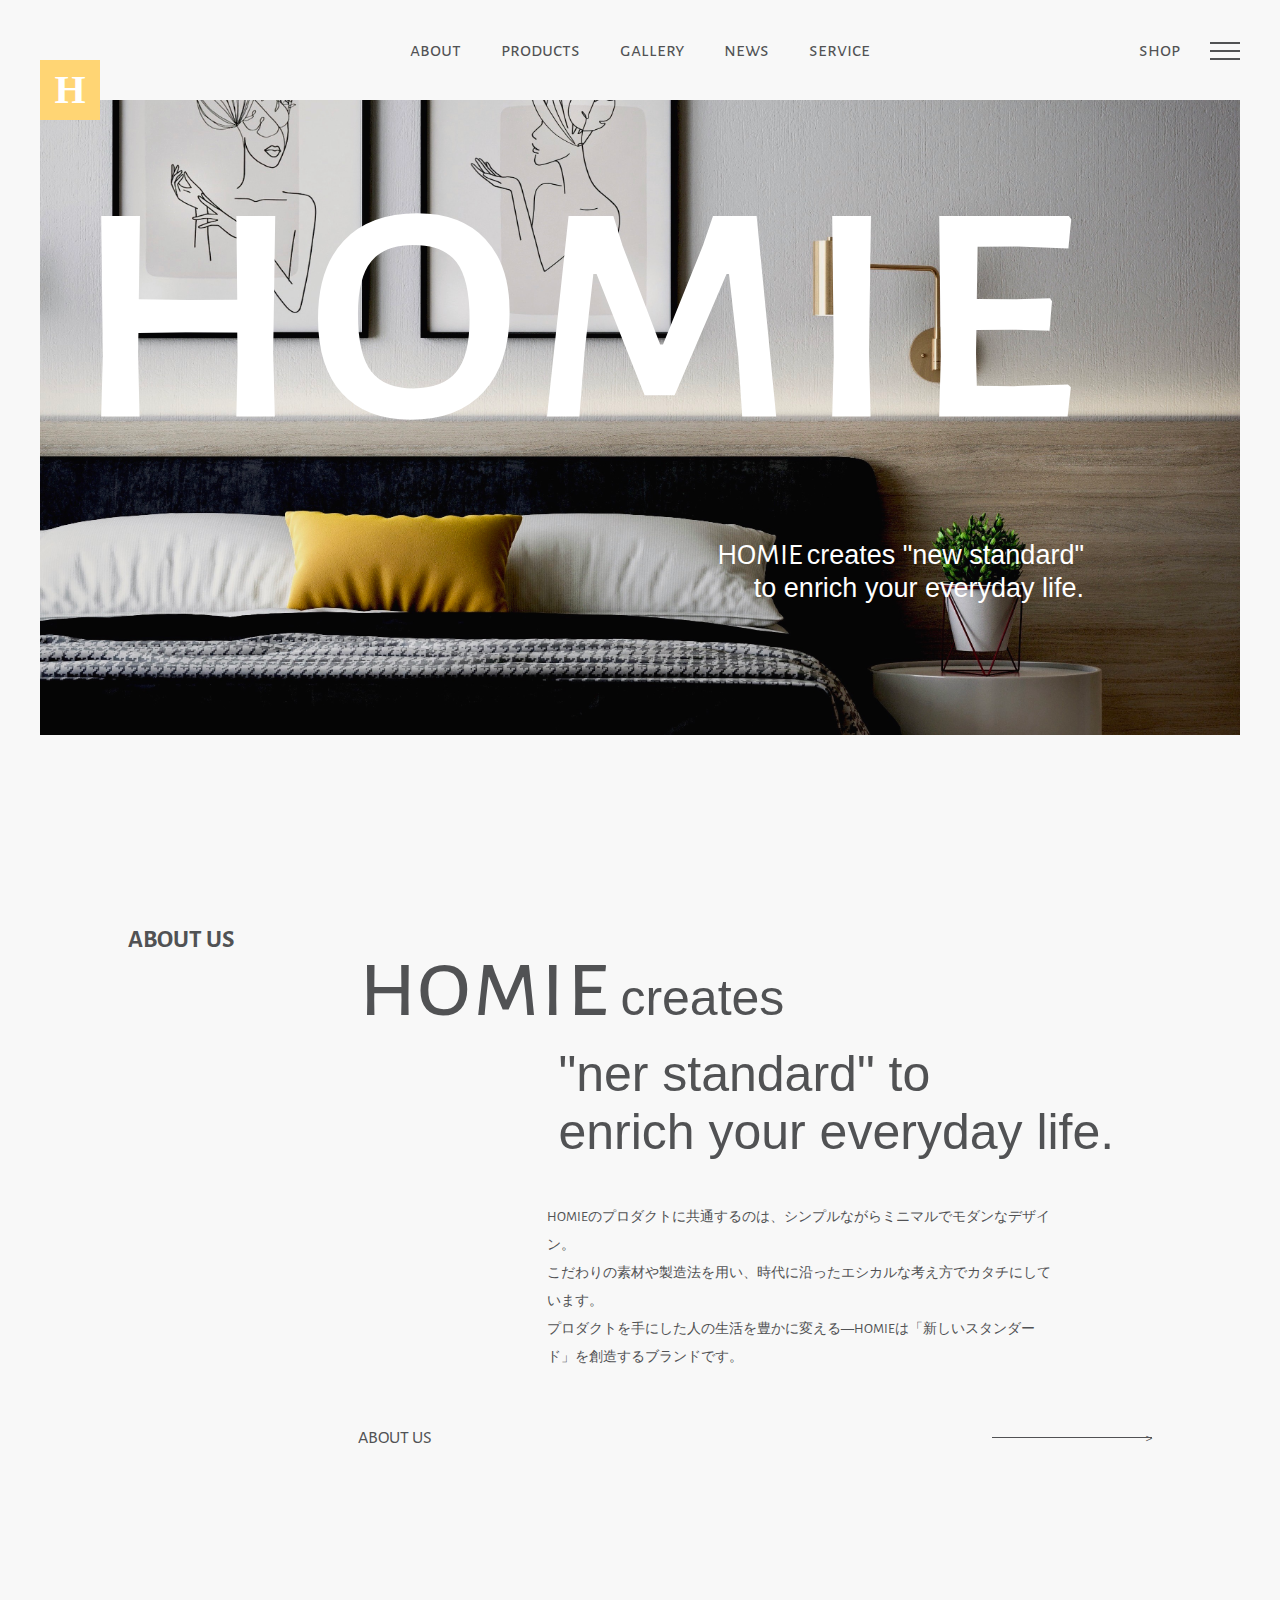
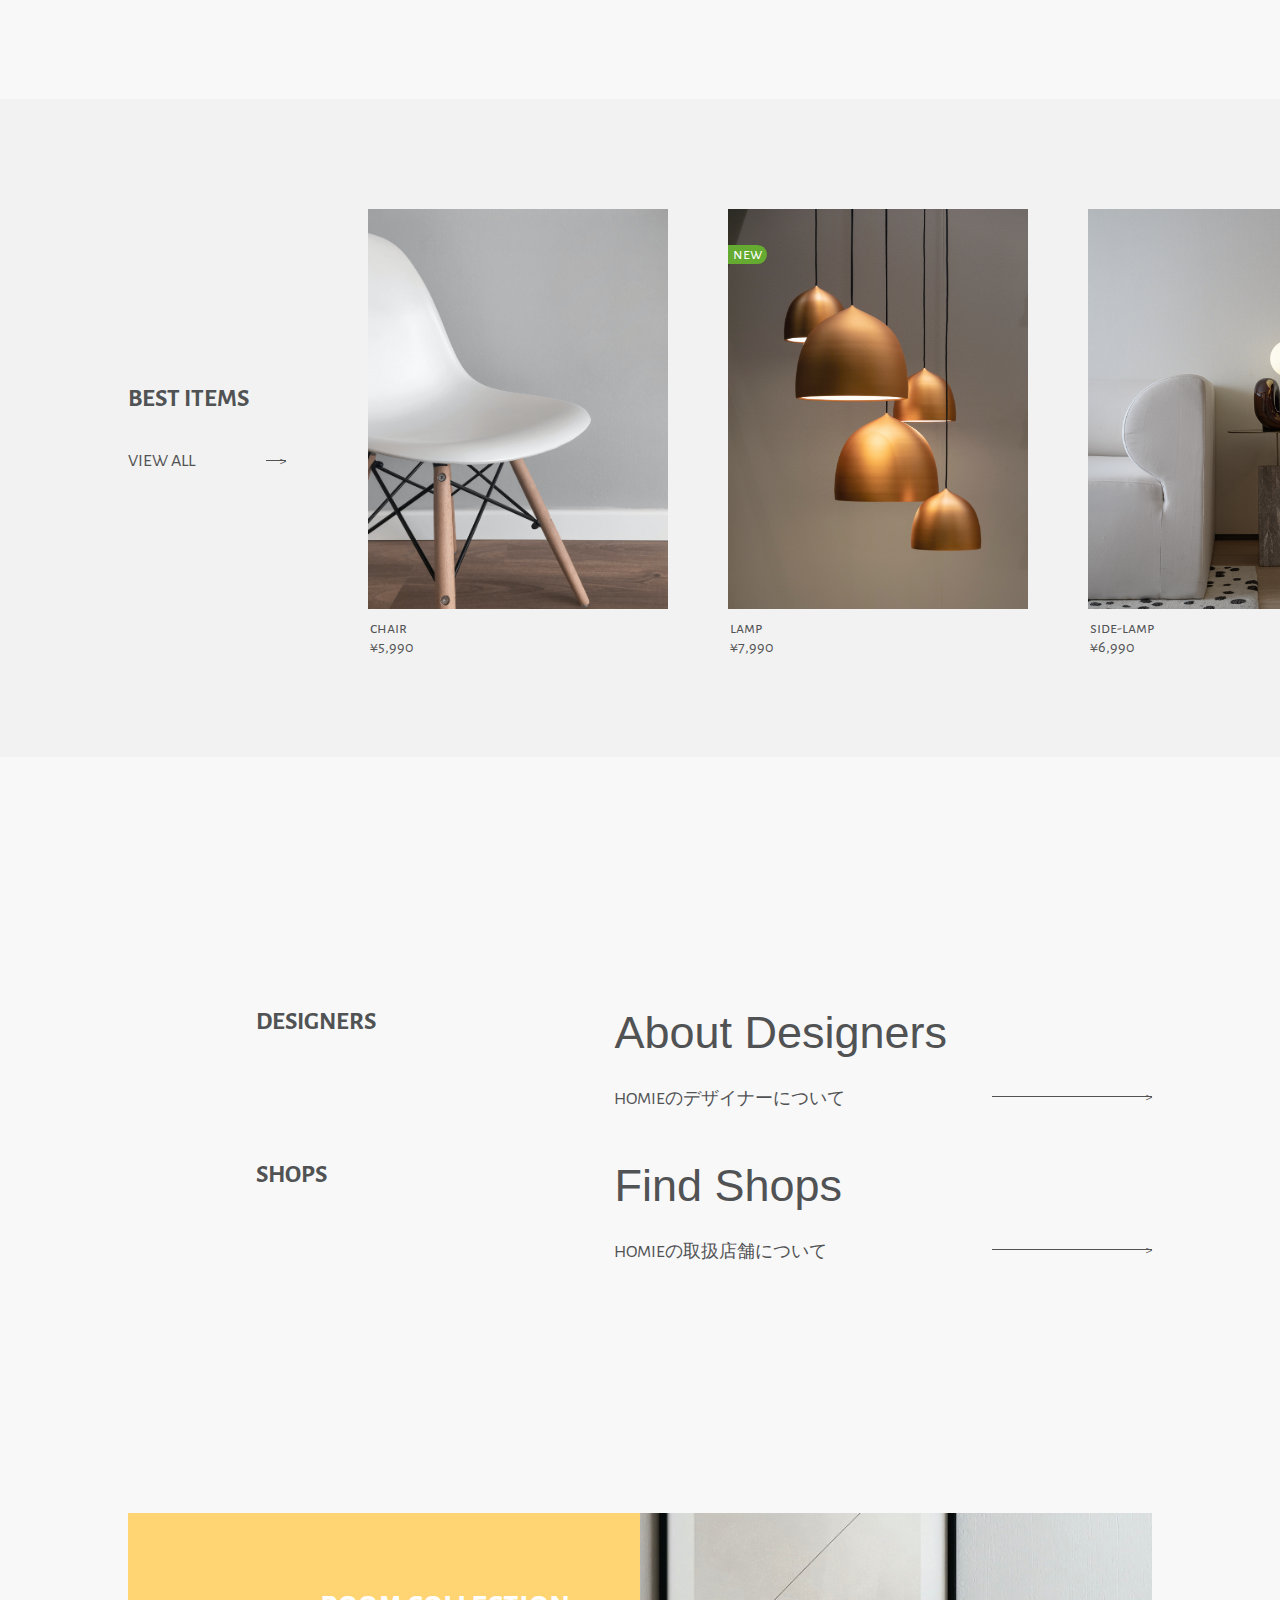
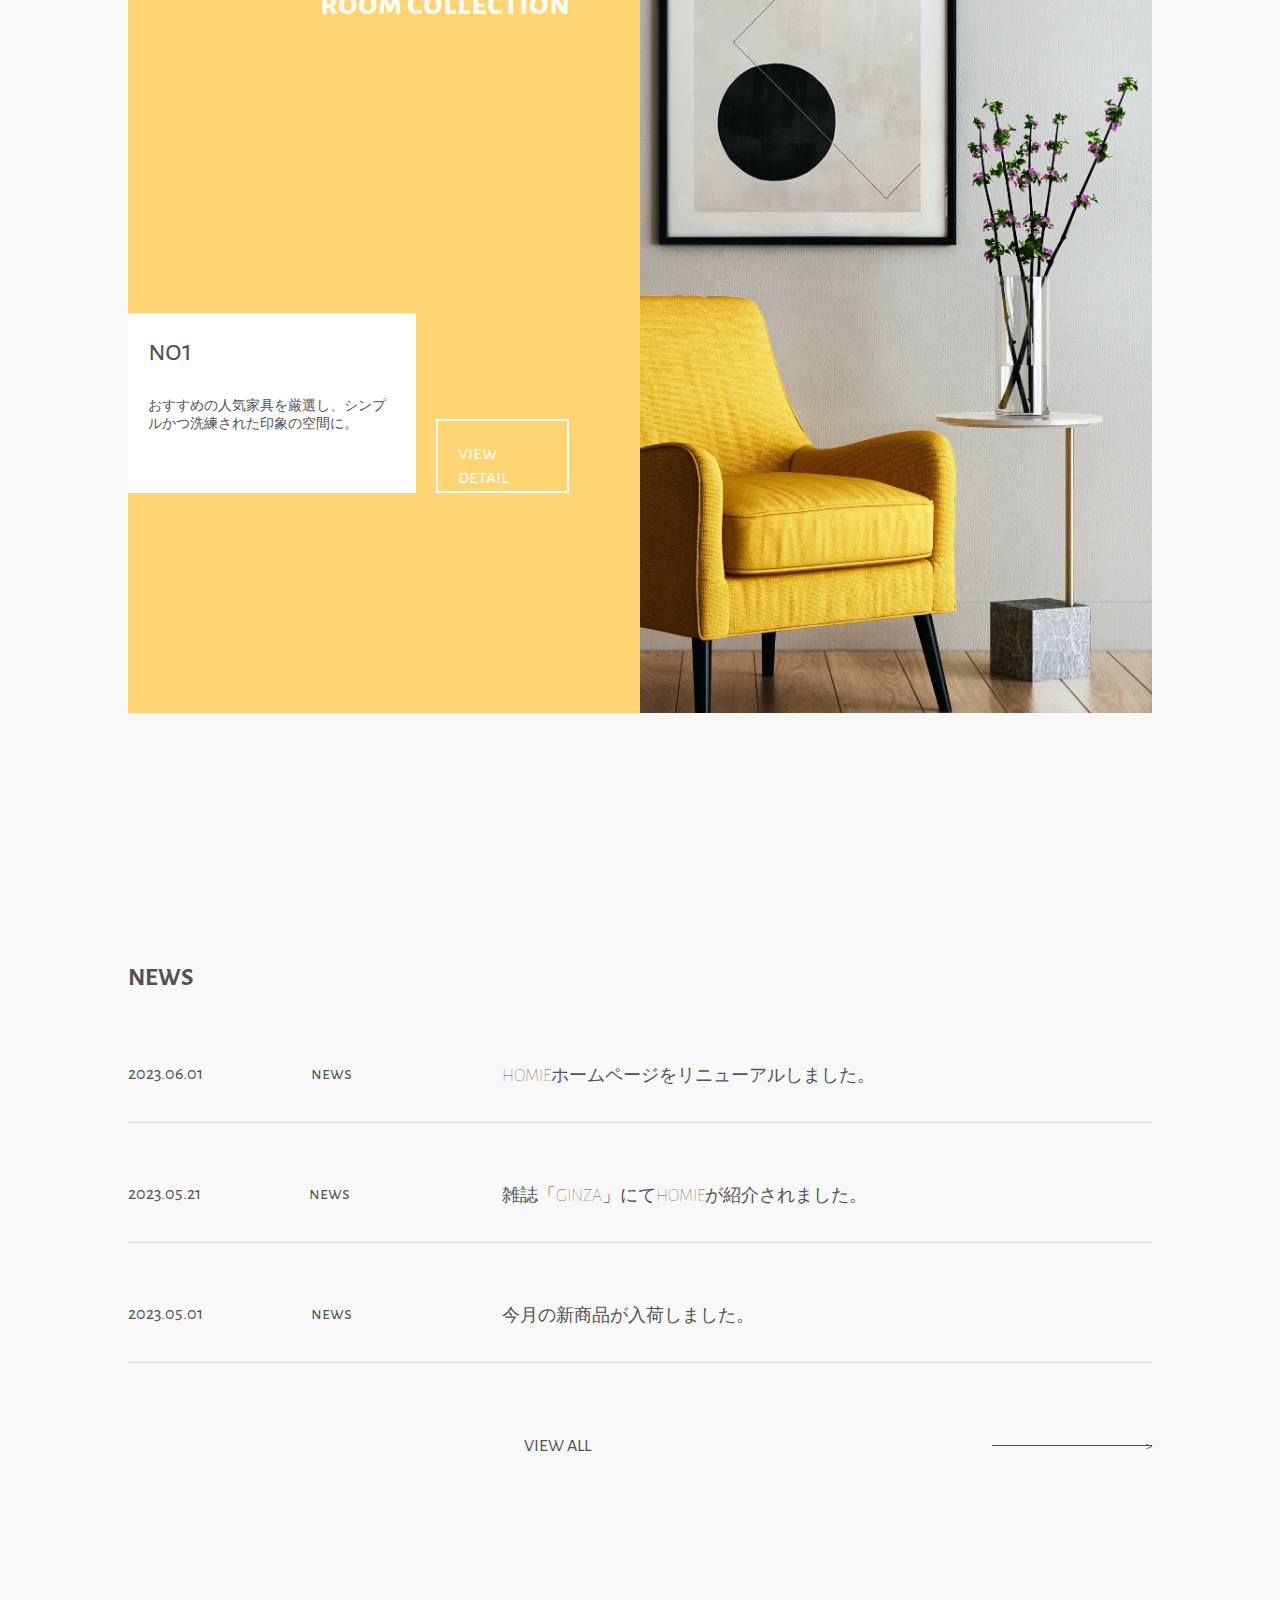
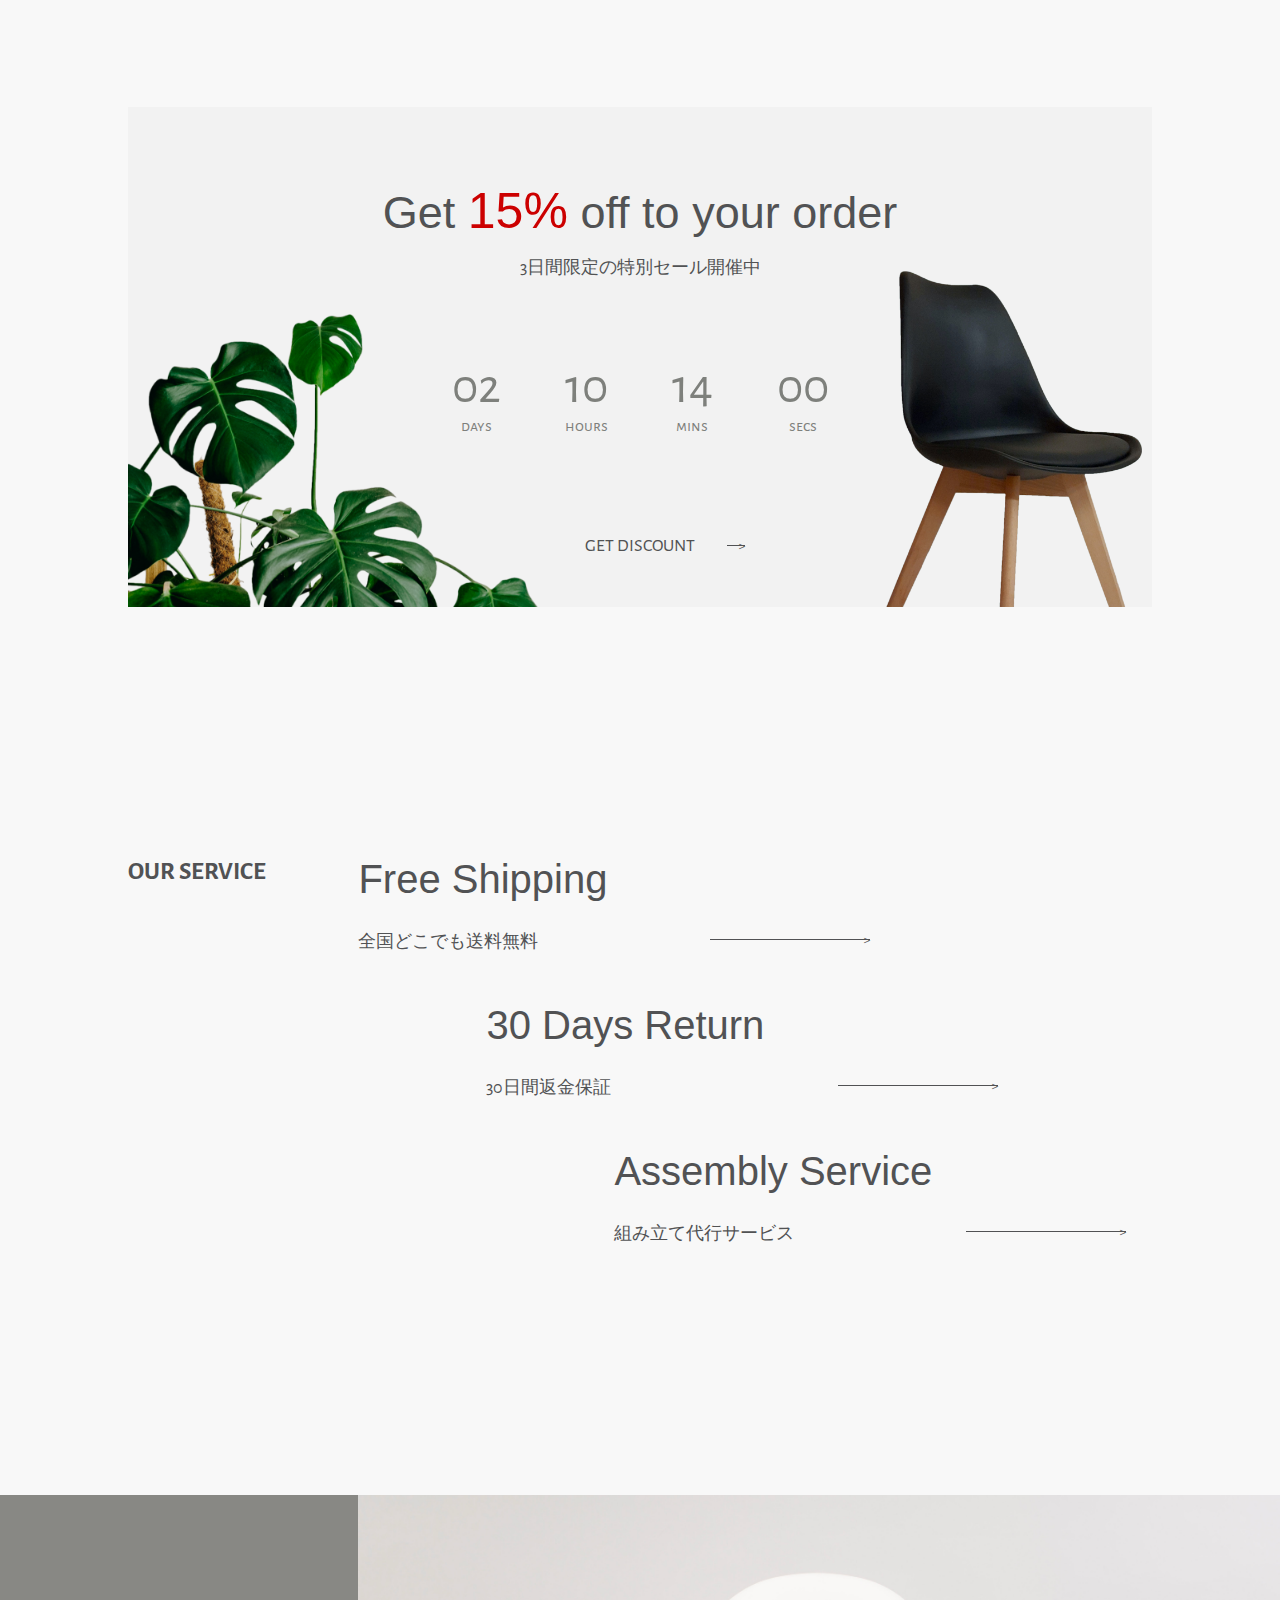
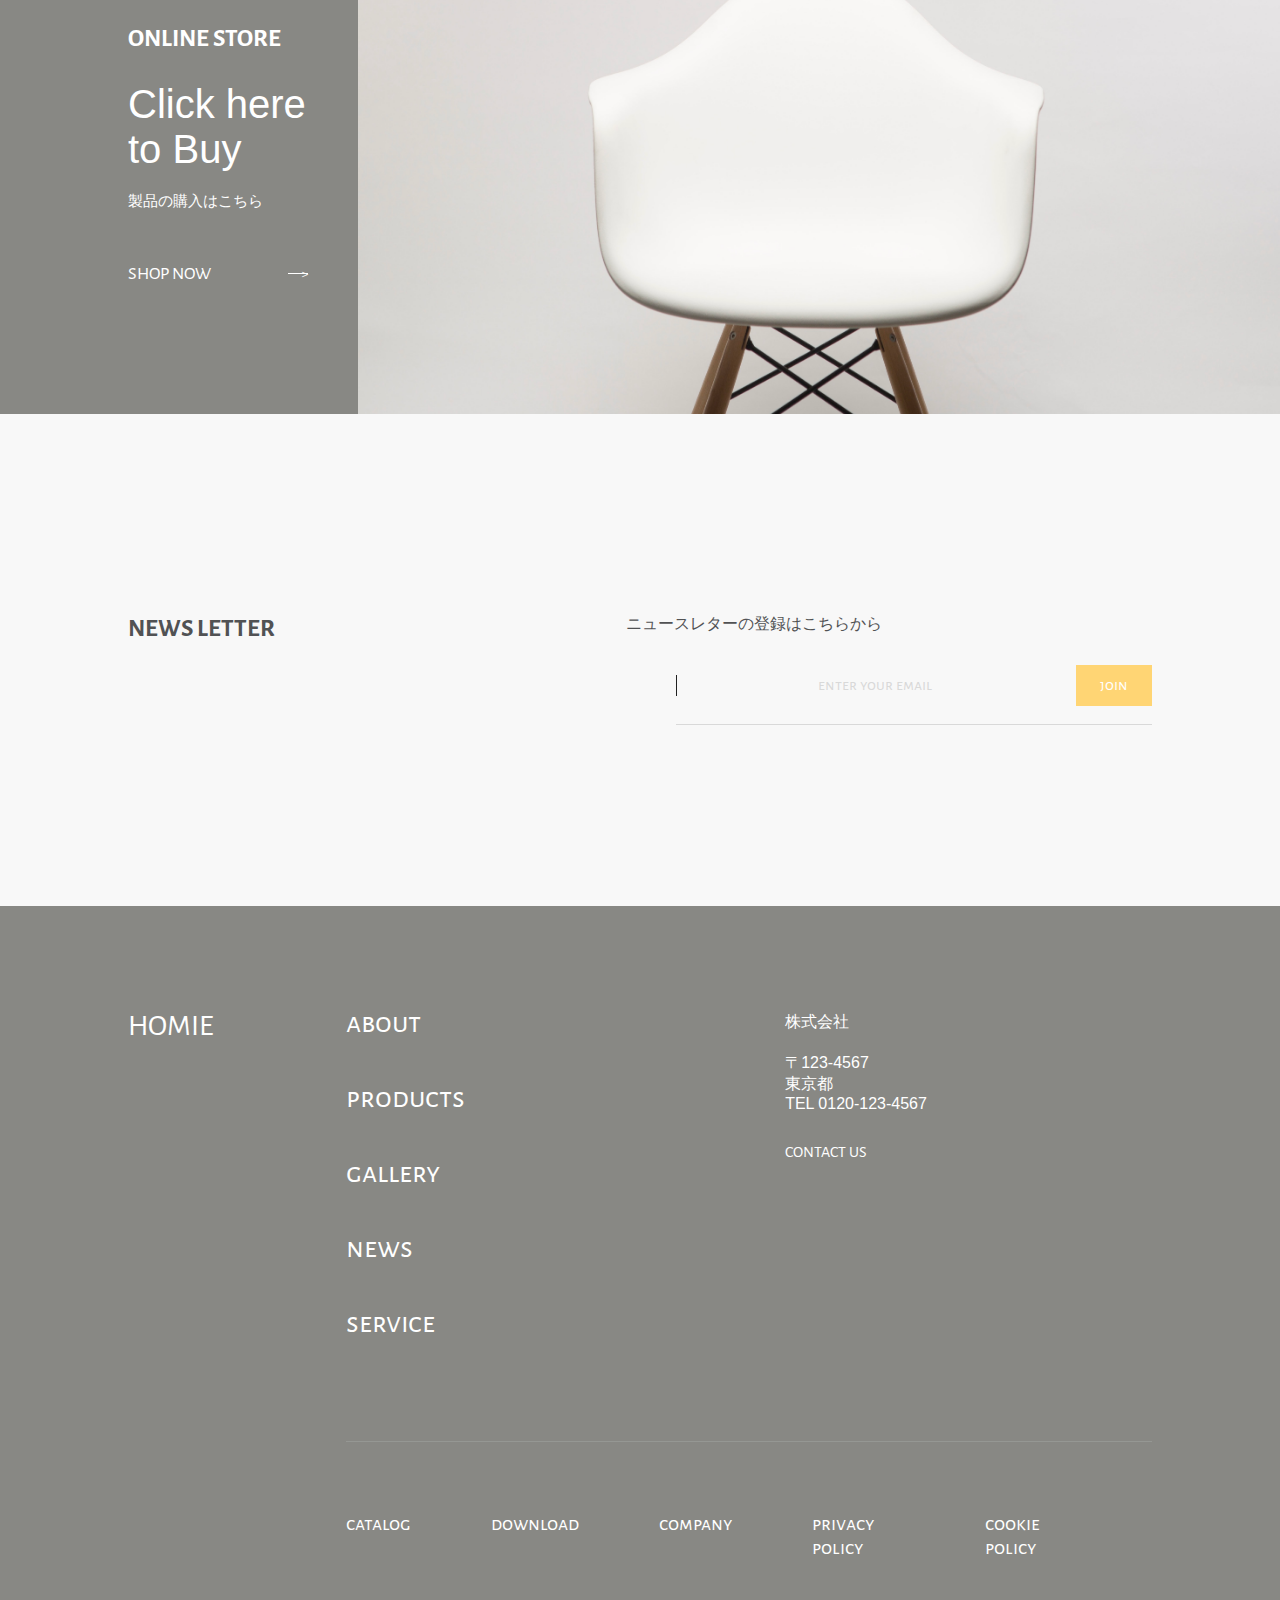
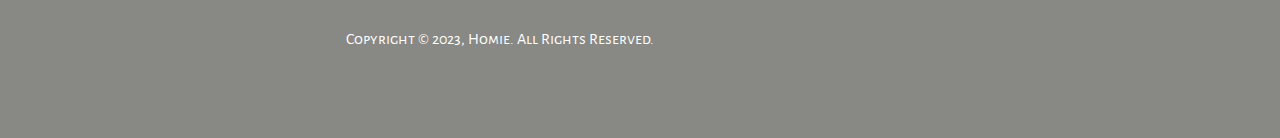
==== commit 89a42a87: "0614 responsive" ====
--- a/html/index.html
+++ b/html/index.html
@@ -10,7 +10,7 @@
     </head>
     <body>
         <header>
-            <div class="top_logo">H</div>
+            <div class="logo">H</div>
             <nav>
                 <ul class="header_list">
                     <li><a href="#about">about</a></li>
@@ -73,7 +73,7 @@
             <div>
                 <h2>ABOUT US</h2>
             </div>
-            <div class="container">
+            <div>
                 <p class="first_line">
                     <span class="about_title">homie</span><span class="ms_font">creates</span>
                 </p>
@@ -150,6 +150,15 @@
                     <p>lamp</p><p>¥6,990</p>
                 </div>
             </div>
+            <div class="best_items_btn_sp">
+                <p>VIEW ALL</p>
+                <div class="arrow">
+                    <div class="arrow_bar">
+                        <div class="arrow_inner"></div>
+                    </div>
+                    <div class="arrow_head">＞</div>
+                </div>
+            </div>
         </section>
 
         <!-- 4.DESIGNERS -->
@@ -247,7 +256,7 @@
                             <div class="news_category">news</div>
                         </div>
                         <h4>HOMIEホームページをリニューアルしました。
-                            <i class="fa-sharp fa-solid fa-arrow-up-right-from-square" style="font-size: 14px;cursor: pointer;"></i>
+                            <i class="fa-sharp fa-solid fa-arrow-up-right-from-square"></i>
                         </h4>
                     </div>
                 </li>
@@ -258,7 +267,7 @@
                             <div class="news_category">news</div>
                         </div>
                         <h4>雑誌「GINZA」にてHOMIEが紹介されました。
-                            <i class="fa-sharp fa-solid fa-arrow-up-right-from-square" style="font-size: 14px;cursor: pointer;"></i>
+                            <i class="fa-sharp fa-solid fa-arrow-up-right-from-square"></i>
                         </h4>
                     </div>
                 </li>
@@ -269,7 +278,7 @@
                             <div class="news_category">news</div>
                         </div>
                         <h4>今月の新商品が入荷しました。
-                            <i class="fa-sharp fa-solid fa-arrow-up-right-from-square" style="font-size: 14px;cursor: pointer;"></i>
+                            <i class="fa-sharp fa-solid fa-arrow-up-right-from-square"></i>
                         </h4>
                     </div>
                 </li>
@@ -292,7 +301,7 @@
                 <img src="../img/chair_2.PNG" alt="ディスカウント商品イメージ画像" class="img_right">
             </div>
             <div class="discount_head">
-                <h2 class="ms_font">Get <span>15%</span> off to your order</h2>
+                <h2 class="ms_font">Get <span>15%</span> off <br class="br_sp">to your order</h2>
                 <div class="discount_detail">3日間限定の特別セール開催中</div>
             </div>
             <div class="countdown">
@@ -361,7 +370,7 @@
         <section class="store" id="store">
             <div class="head">
                 <h2>ONLINE STORE</h2>
-                <div class="store_sub_title ms_font">Click here<br>to Buy</div>
+                <div class="store_sub_title ms_font">Click here <br class="br_pc">to Buy</div>
                 <div class="store_detail">製品の購入はこちら</div>
                 <div class="btn">
                     <p>SHOP NOW</p>
--- a/css/base.css
+++ b/css/base.css
@@ -47,7 +47,7 @@
 }
 .btn {
     display: flex;
-    margin-left: 11em;
+    /* margin-left: 11em; */
     margin-top: 1.5em;
     font-size: 18px;
     position: relative;
@@ -58,6 +58,7 @@
     align-items: center;
     height: 20px;
     right: 0;
+    top: 0;
     line-height: 0;
     cursor: pointer;
 }
@@ -80,6 +81,7 @@
 }
 ul {
     list-style: none;
+    padding: 0;
 }
 .ms_font {
     font-family:'メイリオ','ヒラギノ角ゴ Pro W3','ＭＳ Ｐゴシック',sans-serif;
@@ -103,19 +105,19 @@
     top: -100%;
     transition: top 0.8s ease-in-out;
 }
-.top_logo {
-    position: absolute;
-    top: 40px;
+.logo {
+    position: absolute;
+    top: 1.5em;
     font-family: Quicksand;
     background: #FFD574;
-    width: 70px;
+    width: 1.5em;
     color: white;
     font-weight: bold;
     text-align: center;
-    font-size: 40px;
+    font-size: 2em;
     cursor: pointer;
     line-height: 1.5;
-    margin-left: 50px;
+    margin-left: 1em;
 }
 .header_list {
     display: flex;
@@ -134,16 +136,16 @@
 }
 .store_btn {
     position: absolute;
-    right: 10%;
-    top: 20px;
+    right: 5em;
+    top: 1em;
 }
 /**
  * HAMBURGER MENU
  */
 .menu_btn {
     position: absolute;
-    top: 30px;
-    right: 50px;
+    top: 1.5em;
+    right: 2em;
     height: 30px;
     width: 30px;
     z-index: 90;
@@ -244,11 +246,11 @@
 }
 .top {
     position: relative;
-    top: 80px;
+    top: 3em;
     font-size: 20px;
 }
 .top_img {
-    margin: 0 50px;
+    margin: 0 2em;
 }  
 .top_img img {
     width: 100%;
@@ -263,7 +265,6 @@
 h1 {
     font-size: 20em;
     color: white;
-    height: 400px;
     margin: 0;
     font-weight: 500;
 }
@@ -272,7 +273,7 @@
     font-size: 30px;
 }
 .top span {
-    font-size: 25px;
+    font-size: 0.9em;
 }
 
 /**
@@ -283,8 +284,6 @@
 }
 .about {
     display: flex;
-}
-.about {
     position: relative;
 }
 .about_title {
@@ -299,7 +298,7 @@
 }
 .about_detail {
     margin: 3em 7em 4em 13.5em;
-    font-size: 15px;
+    font-size: 14px;
     line-height: 2;
 }
   
@@ -317,11 +316,11 @@
 .best_items .head {
     margin: auto auto auto 10%;
 }
-.best_items_btn {
+.best_items_btn, .best_items_btn_sp {
     display: flex;
     font-size: 18px;
     position: relative;
-    margin-top: 45px;
+    margin-top: 2em;
 }
 .best_items_btn .arrow {
     right: 4em;
@@ -367,6 +366,9 @@
 .new_item_tag {
     background: #65ab31;
 }
+.best_items_btn_sp {
+    display: none;
+}
 
 /**
  * 4.DESIGNERS, 5.SHOPS
@@ -377,11 +379,9 @@
 .designer, .shops {
     display: flex;
 }
-.designer .head, .shops .head {
+.designer .head, .shops .head,
+.designer .container, .shops .container {
     margin-left: 10vw;
-}
-.designer .container, .shops .container {
-    padding-left: 10vw;
 }
 .designer .btn, .shops .btn {
     margin-left: 0;
@@ -512,6 +512,7 @@
 .news_head {
     width: 18vw;
     display: flex;
+    font-size: 18px;
 }
 .news ul {
     padding: 0;
@@ -528,18 +529,18 @@
     left: 0;
     background-color: #d9d9d9;
 }
-time, .news_category {
-    width: 12vw;
-    font-size: 2em;
-}
 .news_category {
-    text-align: right;
+    padding-left: 6em;
 }
 h4 {
-    font-size: 1.7em;
+    font-size: 18px;
     font-weight: lighter;
     margin: 0 auto 2em 8em;
     text-align: left;
+}
+h4 i {
+    font-size: 14px;
+    cursor: pointer;
 }
 .news .btn {
     margin-left: 22em;
@@ -583,6 +584,9 @@
     margin-bottom: 15px;
     font-weight: lighter;
 }
+.br_sp {
+    display: none;
+}
 .discount_detail {
     font-size: 18px;
 }
@@ -640,7 +644,6 @@
 }
 .service .btn {
     margin-left: 0;
-    margin-top: 1em;
 }
 
 /**
@@ -651,7 +654,7 @@
 }
 .store {
     display: flex;
-    background-color: #7e807c;
+    background-color: #888884;
 }
 .store .head {
     margin: auto 0 auto 10%;
@@ -738,7 +741,7 @@
 footer {
     position: relative;
     color: white;
-    background: #7e807c;
+    background: #888884;
     padding: 7vw 10%;
 }
 footer ul {
@@ -749,9 +752,6 @@
     font-size: 30px;
     line-height: 2;
 }
-.footer_right {
-    width: calc(100% - 18vw);
-}
 .footer_body ul {
     font-size: 30px;
     line-height: 2.5;
--- a/css/base_sp.css
+++ b/css/base_sp.css
@@ -1,112 +1,295 @@
 @charset "UTF-8";
 
 @media screen and (max-width: 480px) {
-    body {
-        margin: 0;
-    }
+
     /* 共通部分 */
     .wrapper {
-        margin: 30px 10%;
+        margin: 90px 10%;
     }
     h2 {
-        font-size: 15px;
-    }
-    #footer {
-        height: 80px;
-    }
-    .hamburger_outer {
-        display: block;
+        font-size: 16px;
+        margin-bottom: 15px;
+        width: 100%;
+    }
+    h3 {
+        font-size: 23px;
+    }
+    h4 {
+        font-size: 14px;
+        margin: 1em 0 0;
+    }
+    .container {
+        width: 100%;
+    }
+    .btn {
+        margin-left: 1.5em;
+        margin-top: 0.5em;
+        font-size: 14px;
+    }
+    .arrow_bar {
+        width: 10rem;
+    }
+
+    /**
+    * HEADER
+    */
+    header {
+        font-size: 16px;
+        height: 3.5em;
+    }
+    .logo {
+        top: 1em;
+        margin-left: 0;
+    }
+    .header_list li, .store_btn {
+        display: none;
+    }
+    .menu_btn {
+        top: 0.8em;
     }
 
     /**
     * 1.TOP
     */
-
+    .top_img {
+        margin: 0;
+    }
+    h1 {
+        font-size: 7em;
+    }
+    .top p {
+        font-size: 14px;
+    }
+    .top_img img {
+        height: 50%;
+        object-fit: cover;
+    }
+
+    /**
+    * 2.ABOUT US
+    */
+    .about {
+        display: block;
+    }
+    .about_title {
+        font-size: 45px;
+    }
+    .first_line, .second_line, .last_line {
+        font-size: 23px;
+    }
+    .second_line, .last_line {
+        margin-left: 0;
+    }
+    .about_detail {
+        margin: 2em 0 0 2em;
+    }
 
     /**
     * 3.BEST ITEMS
     */
-    .best_items_container {
-        padding: 10px 0;
-    }
-    .best_items_content {
-        font-size: 5px;
+    .best_items {
+        padding: 50px 0;
+        display: block;
+    }
+    .best_items_btn {
+        display: none;
+        font-size: 14px;
+    }
+    .best_items_content img {
+        width: 20em;
+        height: 30em;
+        padding: 1em 2em;
+    }
+    .best_items_content:first-child {
+        margin-left: 2em;
     }
     .best_items_content p {
+        padding-left: 18px;
+    }
+    .best_items_btn_sp {
+        display: block;
+        margin-right:  10%;
+        margin-left: 10%;
+        font-size: 14px;
+    }
+
+    /**
+     * 4.DESIGNERS, 5.SHOPS
+    */
+    .designer .head, .shops .head,
+    .designer .container, .shops .container {
+        margin-left: 0;
+    }
+    .designer, .shops {
+        display: block;
+    }
+    .shops {
+        margin-top: -50px;
+    }
+
+    /**
+    * 6.GALLERY
+    */
+
+
+    /**
+    * 7.NEWS
+    */
+    .news_inner {
+        display: block;
+        padding-bottom: 2em;
+    }
+    time, .news_category {
+        font-size: 14px;
+    }
+    .news_category {
         padding-left: 1em;
     }
-    .best_items_img {
-        padding-bottom: 0;
-    }
-
-    /**
-    * 6.GALLERY
-    */
-    .room_container {
-        height: 160px;
-        margin-top: 50px;
-    }
-    .room_content p {
+    .news li {
+        padding-top: 3em;
+    }
+    h4 i {
+        font-size: 12px;
+    }
+    .news .btn {
+        margin-left: 0;
+    }
+
+    /**
+    * 8.DISCOUNT
+    */
+    .img_right {
+        display: none;
+    }
+    .discount_head h2 {
+        font-size: 23px;
+        line-height: 1.3;
+    }
+    .discount_head span {
+        font-size: 30px;
+    }
+    .br_sp {
+        display: block;
+    }
+    .discount_detail {
+        font-size: 14px;
+        padding-top: 10px;
+    }
+    .img_left {
+        width: 80%;
+    }
+    .countdown {
+        font-size: 14px;
+    }
+    .time {
+        padding: 0 1em;
+    }
+    #day, #hour, #min, #sec {
+        font-size: 4rem;
+    }
+    .discount_btn {
+        bottom: 20%;
+    }
+
+    /**
+    * 9.OUR SERVICE
+    */
+    .service {
+        display: block;
+    }
+    .service span {
+        font-size: 23px;
+    }
+    .service_content {
+        width: 58vw;
+    }
+    .service_content:nth-child(2), .service_content:last-child {
+        margin-top: 25px;
+    }
+    .service_content .arrow_bar {
+        width: 5rem;
+    }
+    
+    /**
+    * 10.ONLINE STORE
+    */
+    .store {
+        display: grid;
+    }
+    .store .head {
+        order: 2;
+        padding: 18% 10%;
+        margin: 0;
+    }
+    .br_pc {
+        display: none;
+    }
+    .store img {
+        height: 80vw;
+        object-fit: cover;
+    }
+    .store_sub_title {
+        font-size: 23px;
+    }
+    .store_detail {
+        font-size: 12px;
+    }
+
+    /**
+    * 11.NEWS LETTER
+    */
+    .news_letter {
+        display: block;
+    }
+    .news_letter .container {
+        text-align: left;
+    }
+    .news_letter p {
+        font-size: 12px;
+        margin-right: 0;
+    }
+    .news_letter input {
+        width: 75%;
+    }
+    .news_letter button {
+        padding: 0.3em 1em;
+    }
+
+    /**
+     * FOOTER
+    */
+    footer {
+        display: block;
+        padding: 50px 10%;
+    }
+    .footer_head {
+        font-size: 23px;
+    }
+    .footer_body ul {
         font-size: 20px;
-        margin: 1em;
-    }
-    .room_box {
-        font-size: 7px;
-    }
-    .room_btn {
-        border: 1px solid white;
-    }
-    #page .room_box {
-        right: 53%;
-    }
-    #page2 .room_box {
-        left: 4%;
-    }
-    #page3 .room_box {
-        right: 51%;
-    }
-    #toggleButton {
-        font-size: 15px;
-    }
-
-    /**
-    * 7.NEWS
-    */
-    .news_letter {
-        font-size: 8px;
-        margin: 20px auto;
-    }
-    .news_letter input {
-        height: 1em;
-    }
-    .news_letter button {
-        padding: 0 1em;
-    }
-    /**
-    * 8.DISCOUNT
-    */
-    .discount_container {
-        height: 100px;
-        margin-top: 50px;
-    }
-    .img_left {
-        width: 30%;
-    }
-    .img_right {
-        width: 20%;
-    }
-    .discount_detail, .discount_btn {
-        font-size: 5px;
-    }
-    .countdown {
-        top: 30%;
-        font-size: 5px;
-    }
-    .time {
-        line-height: 1;
-        padding: 0 1.5em;
-    }
-    #day, #hour, #min, #sec {
-        font-size: 3rem;
+        line-height: 2;
+        margin-top: 30px;
+    }
+    .footer_address {
+        font-size: 12px;
+        padding-top: 70px;
+    }
+    .footer_bottom {
+        margin-top: 30px;
+        padding-top: 30px;
+    }
+    .footer_bottom ul {
+        font-size: 14px;
+        display: flex;
+        flex-wrap: wrap;
+    }
+    .footer_bottom li {
+        margin-right: 1.5em;
+        margin-bottom: 1.5em;
+        display: inline;
+    }
+    .copyright {
+        font-size: 11px;
+        text-align: end;
     }
 }